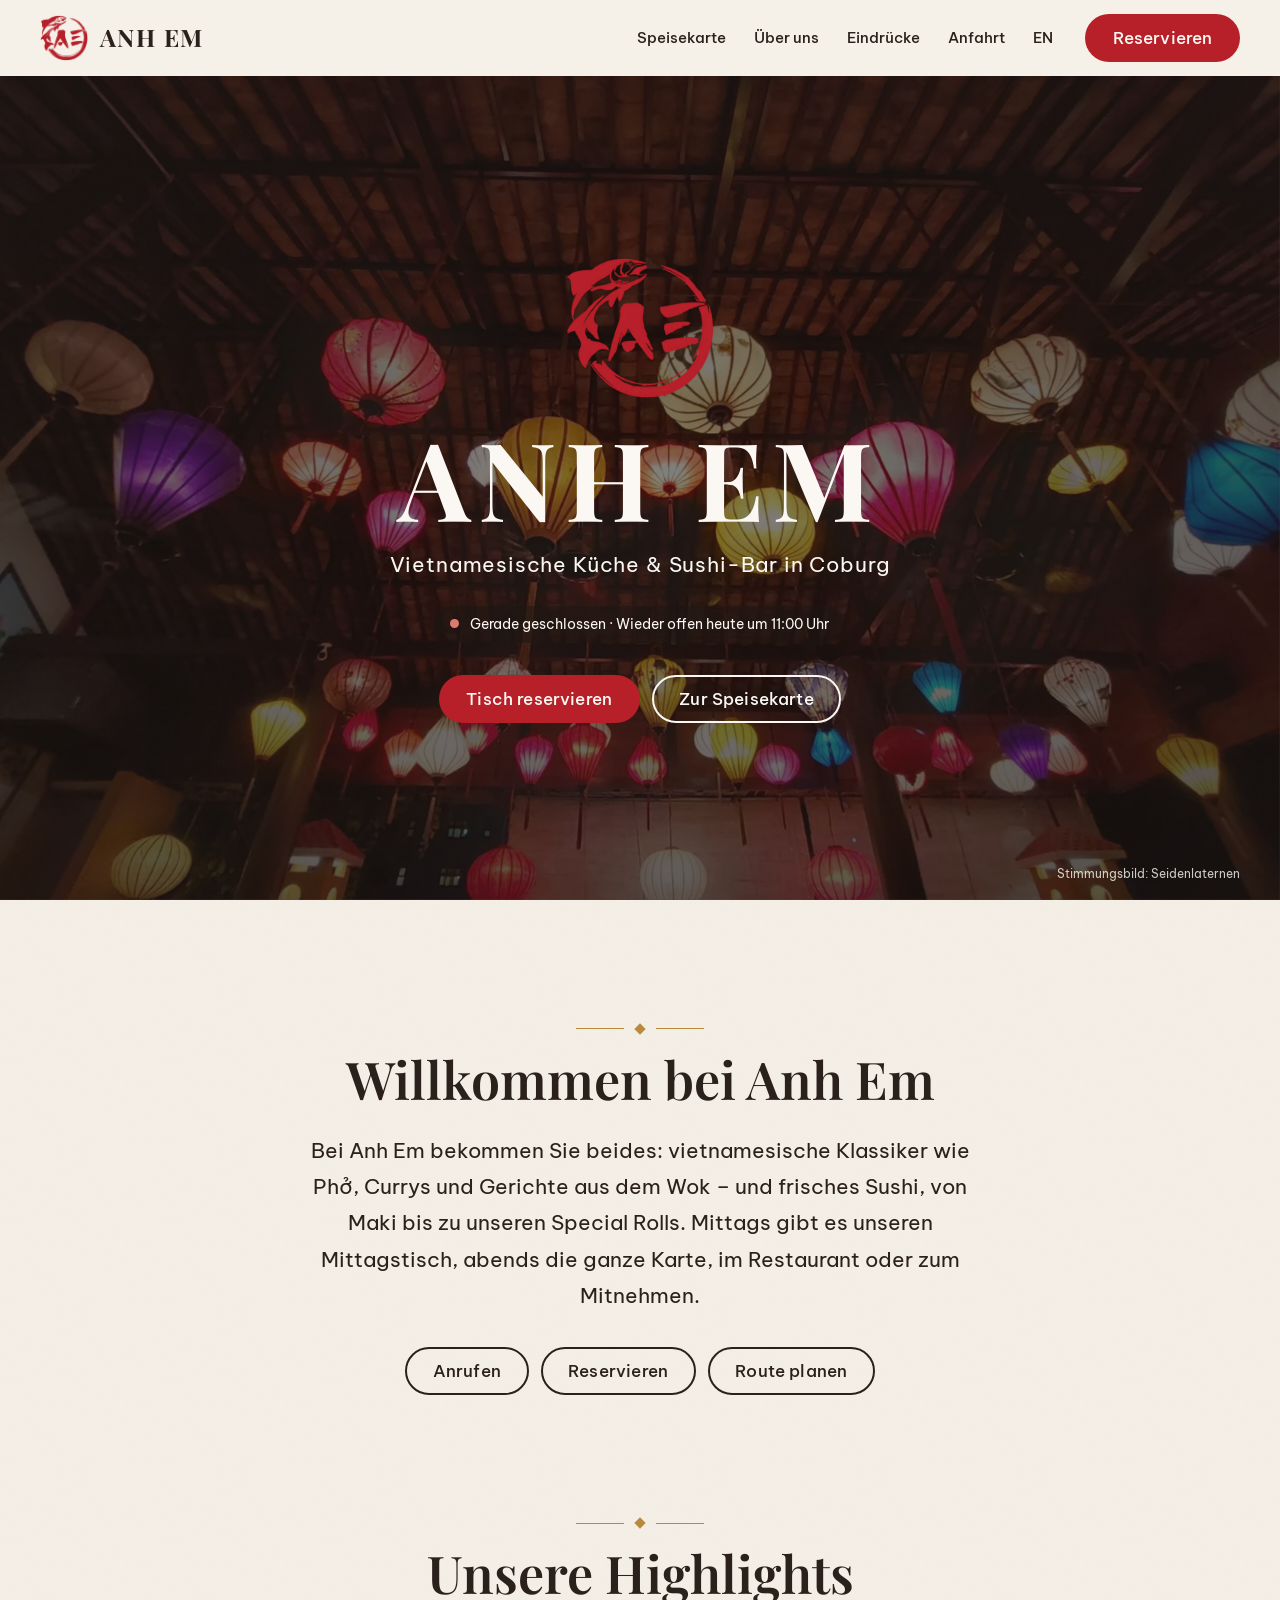
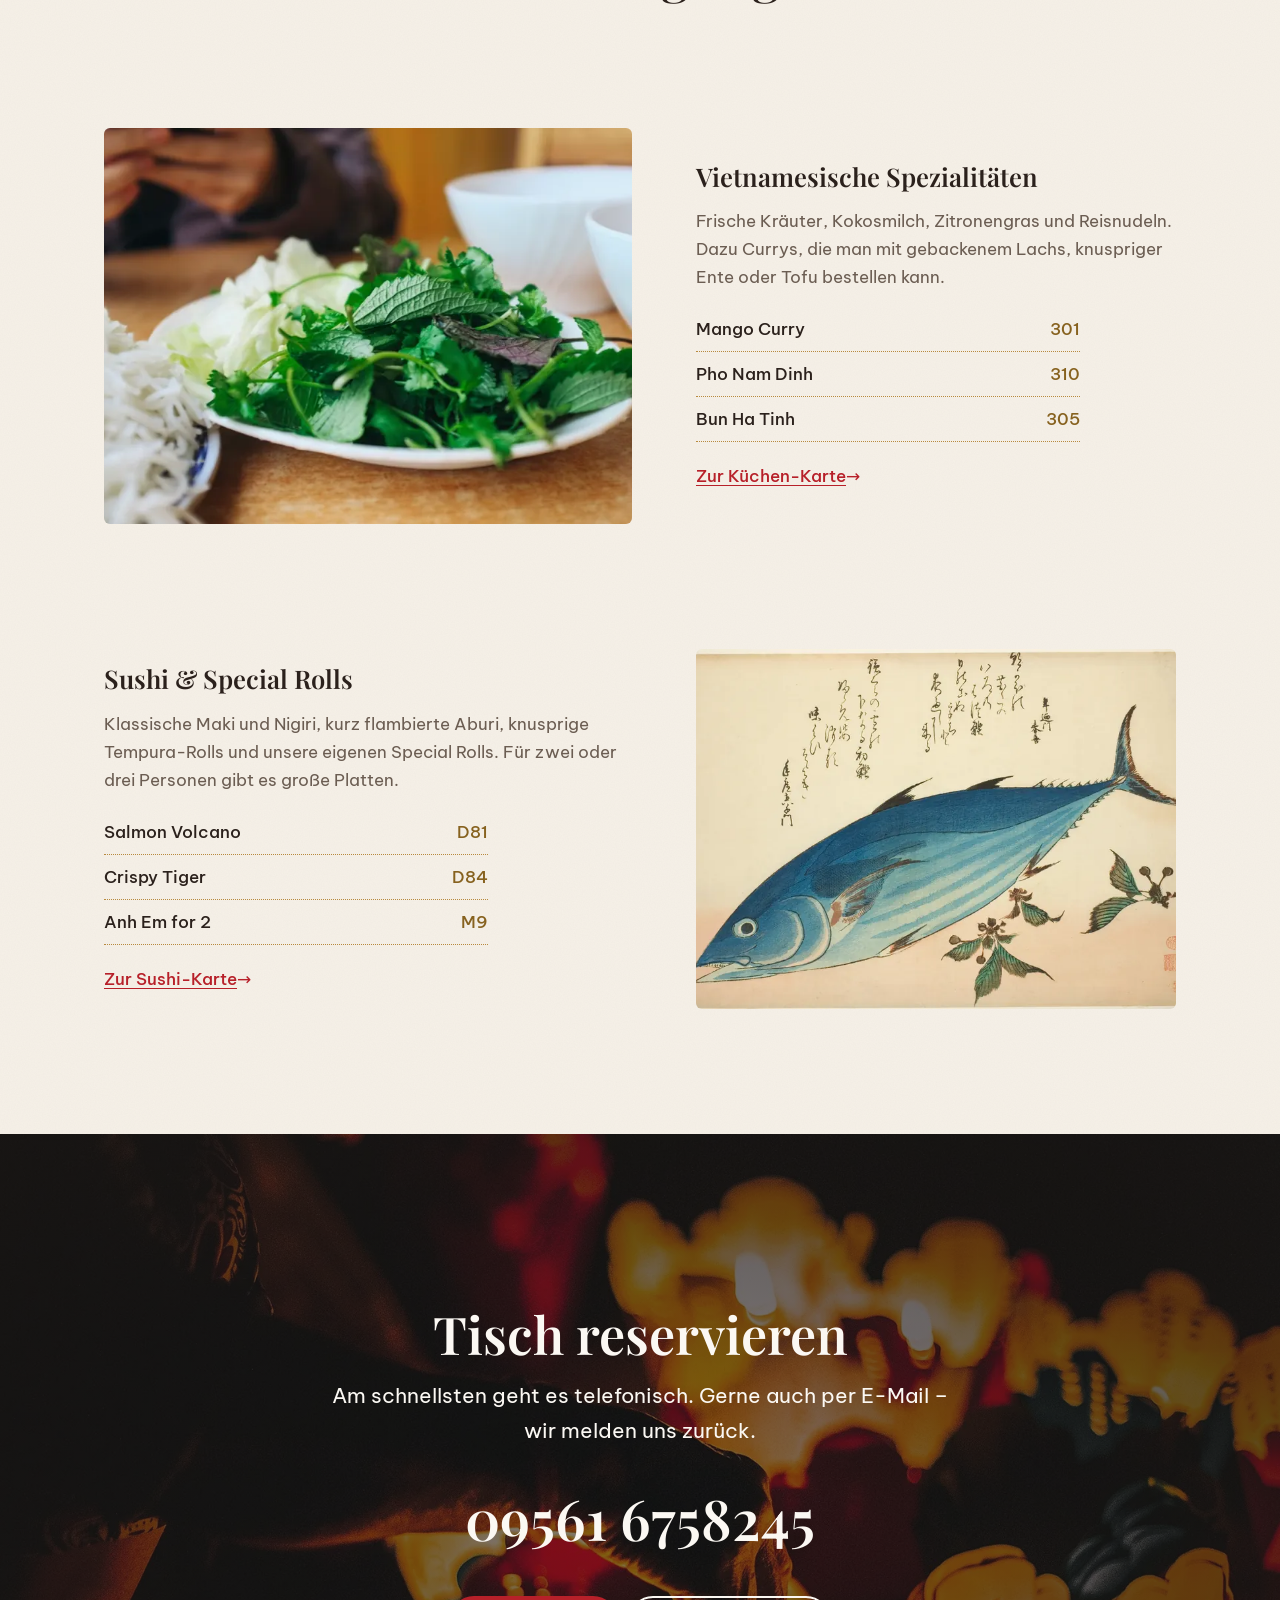
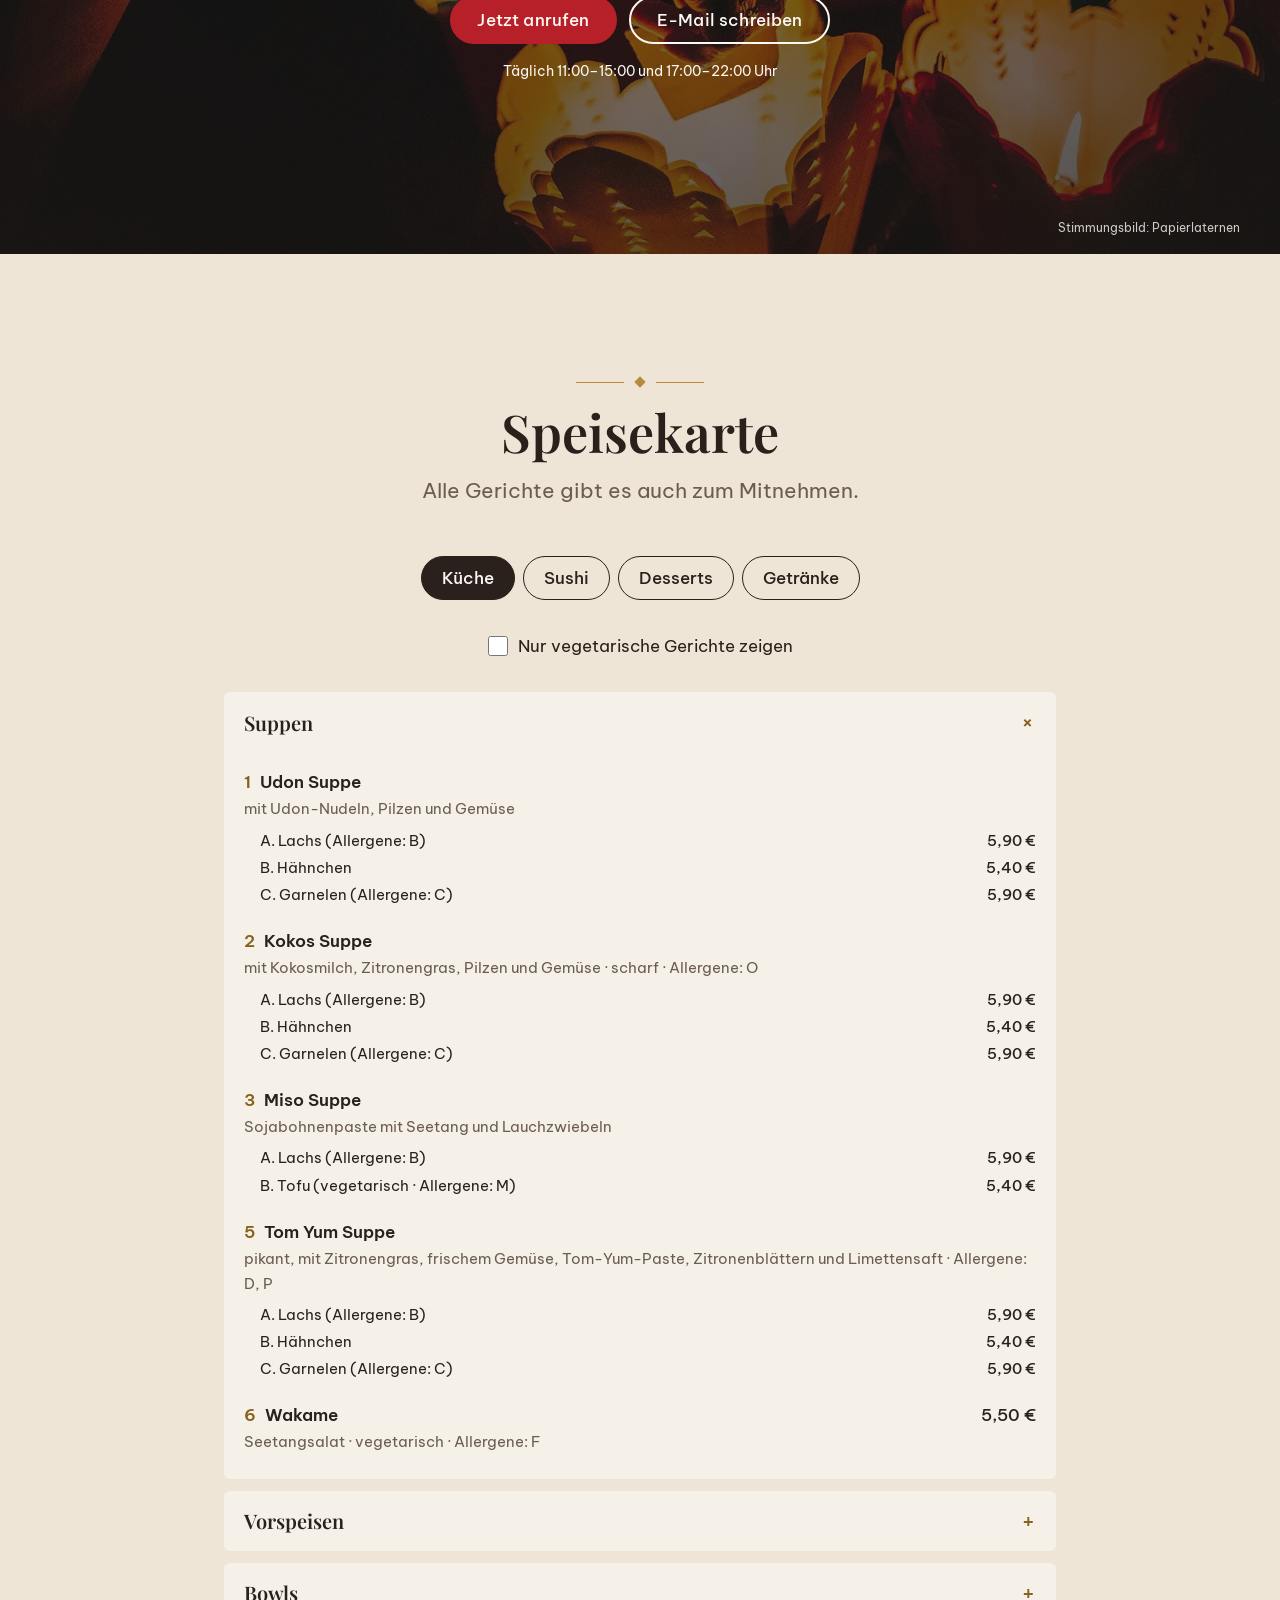
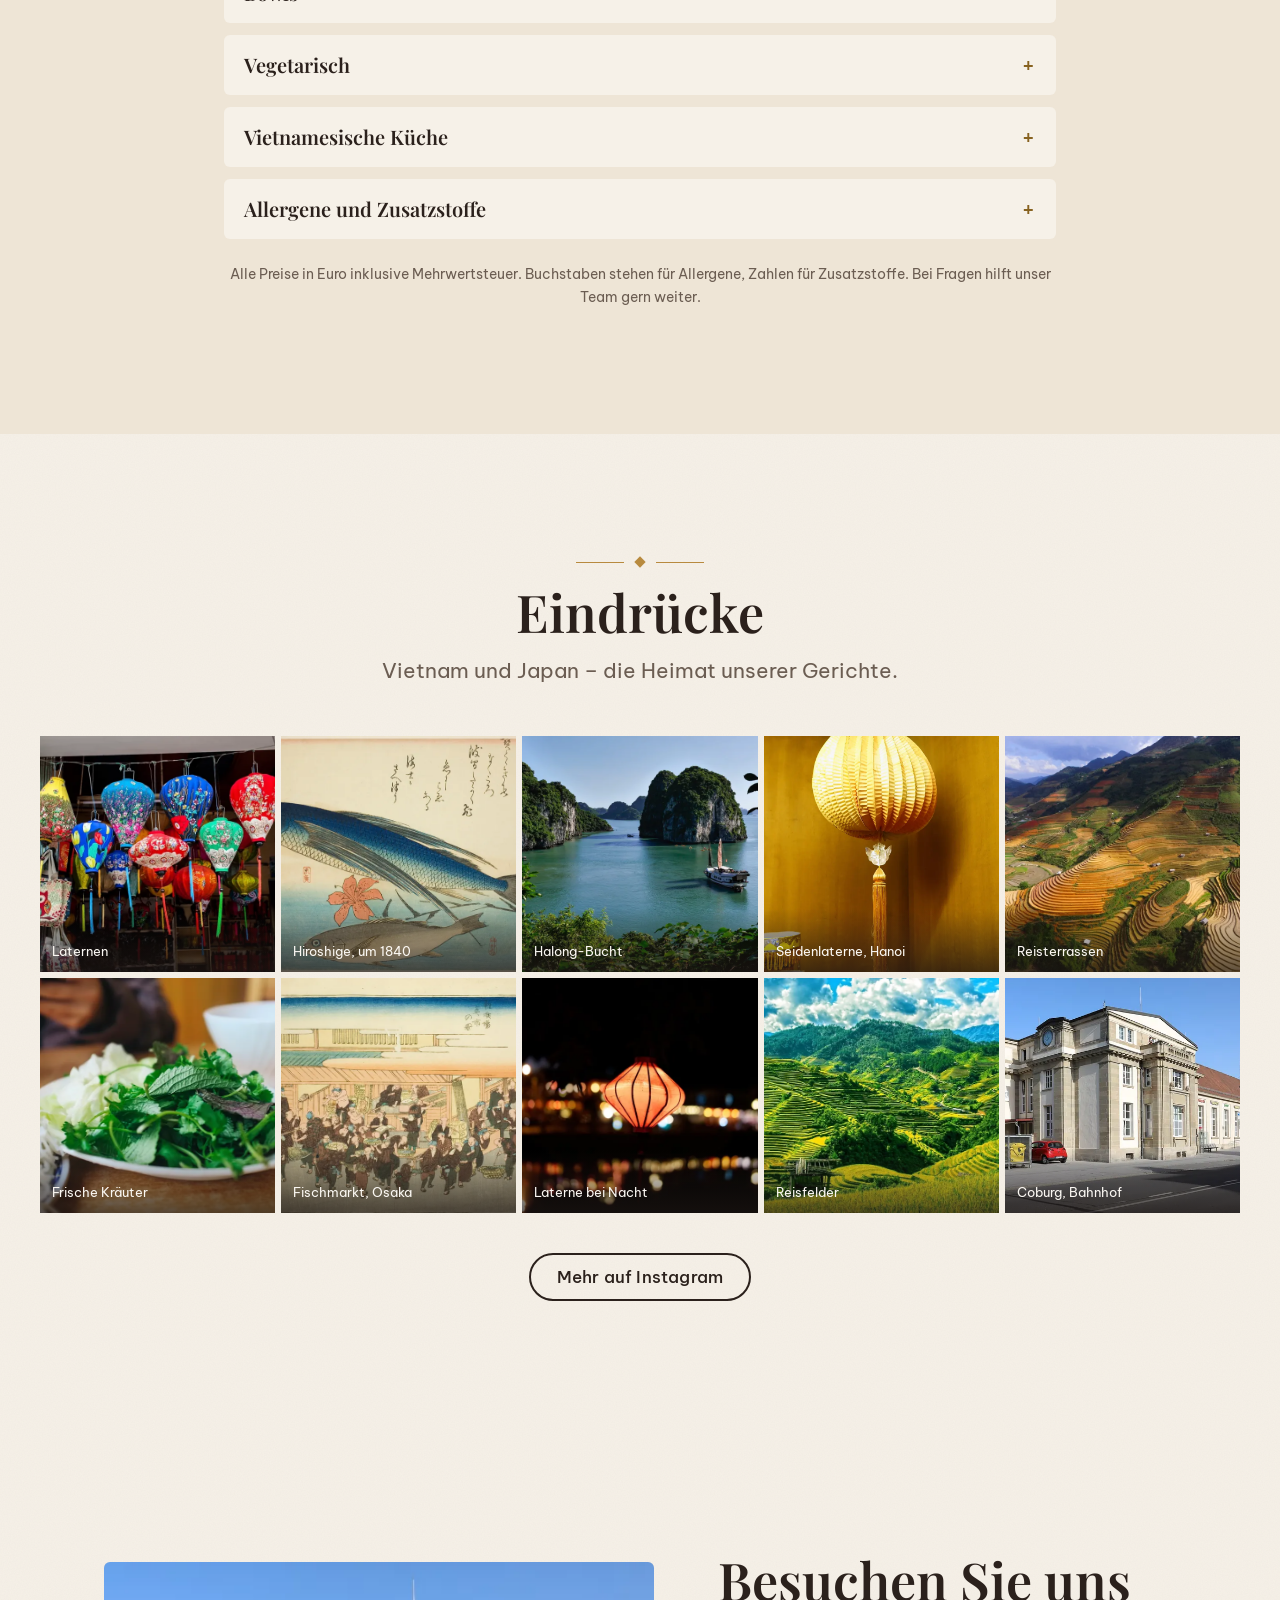
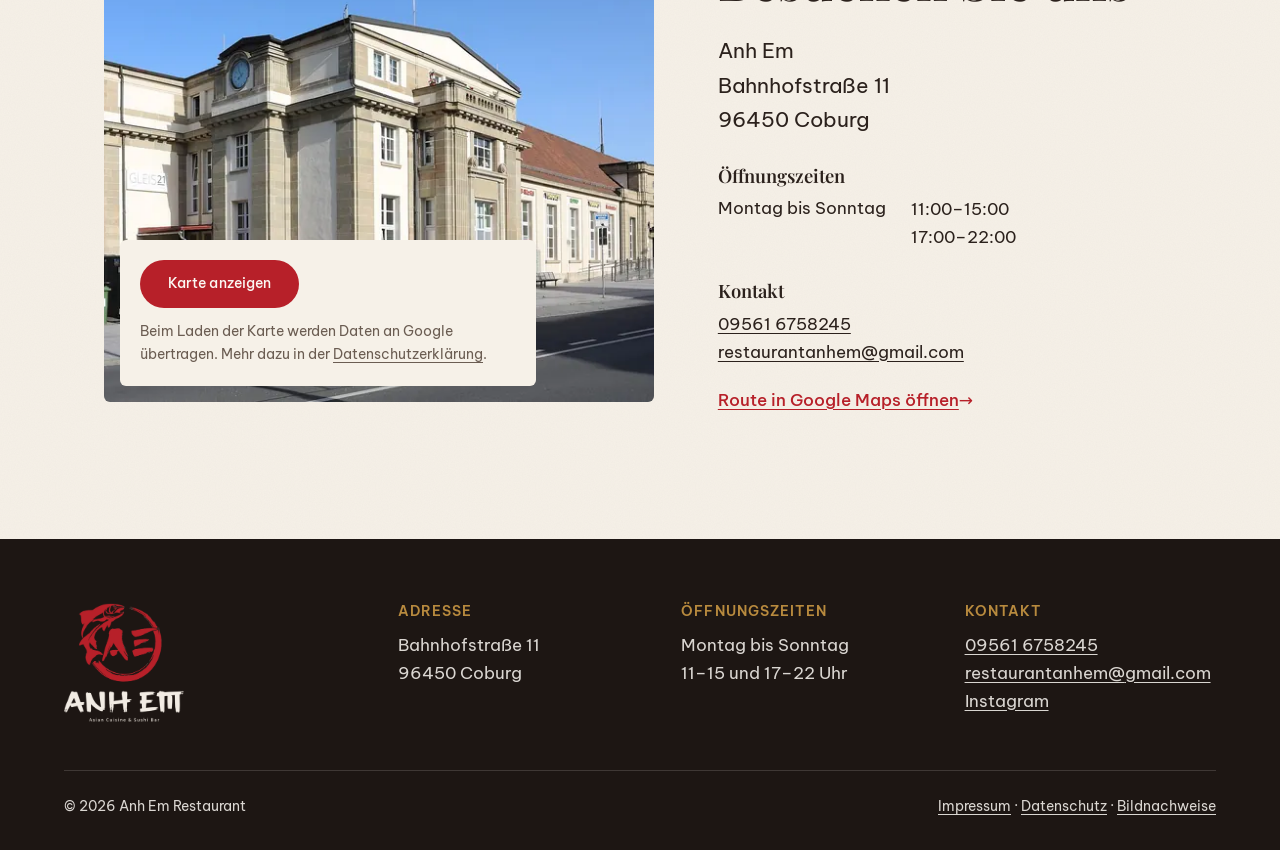
==== index.html @ 8180aa7c "Website Anh Em: erste Vorschau Statische Seite (HTML/CSS/JS) mit Speisekarte, DE/EN, Impressum- und " ====
<!doctype html>
<html lang="de">
<head>
  <meta charset="utf-8">
  <meta name="viewport" content="width=device-width, initial-scale=1">
  <title>Anh Em – Vietnamesische Küche & Sushi-Bar in Coburg</title>
  <meta name="description" content="Anh Em in der Bahnhofstraße 11 in Coburg: vietnamesische Küche und Sushi-Bar. Mittagstisch, Abendkarte und Abholung. Tisch reservieren unter 09561 6758245.">
  <!-- VORSCHAU: Suchmaschinen sollen die Seite noch nicht anzeigen.
       Diese Zeile löschen, sobald Impressum und Datenschutz vollständig sind. -->
  <meta name="robots" content="noindex, nofollow">
  <meta name="theme-color" content="#f6f1e8">
  <link rel="icon" href="favicon.png" type="image/png">
  <link rel="apple-touch-icon" href="images/apple-touch-icon.png">
  <link rel="alternate" hreflang="de" href="./">
  <link rel="alternate" hreflang="en" href="en/">

  <!-- Vorschau, wenn jemand den Link in WhatsApp, Facebook usw. teilt -->
  <meta property="og:title" content="Anh Em – Vietnamesische Küche & Sushi-Bar in Coburg">
  <meta property="og:description" content="Bahnhofstraße 11, Coburg. Mittagstisch, Abendkarte, Abholung.">
  <meta property="og:image" content="images/logo-dunkel.png">
  <meta property="og:type" content="restaurant">

  <!-- Markiert, dass JavaScript läuft. Erst dann werden Inhalte für die
       Einblend-Animation kurz versteckt. Ohne JavaScript bleibt alles sichtbar. -->
  <script>document.documentElement.classList.add("js");</script>

  <!-- Wichtigste Schriftdateien vorladen, damit die Überschriften sofort richtig aussehen -->
  <link rel="preload" href="fonts/playfair-latin.woff2" as="font" type="font/woff2" crossorigin>
  <link rel="preload" href="fonts/bevietnampro-latin-400.woff2" as="font" type="font/woff2" crossorigin>

  <!-- CSS: erst die Werte (tokens), dann Grundlagen, dann Aufbau, dann Bausteine -->
  <link rel="stylesheet" href="css/tokens.css">
  <link rel="stylesheet" href="css/base.css">
  <link rel="stylesheet" href="css/layout.css">
  <link rel="stylesheet" href="css/components.css">

  <!-- Daten für Google (schema.org): Name, Adresse, Zeiten, Küche -->
  <script type="application/ld+json">
  {
    "@context": "https://schema.org",
    "@type": "Restaurant",
    "name": "Anh Em",
    "description": "Vietnamesische Küche und Sushi-Bar in Coburg",
    "servesCuisine": ["Vietnamesisch", "Sushi"],
    "telephone": "+49 9561 6758245",
    "email": "restaurantanhem@gmail.com",
    "priceRange": "€€",
    "acceptsReservations": "True",
    "address": {
      "@type": "PostalAddress",
      "streetAddress": "Bahnhofstraße 11",
      "postalCode": "96450",
      "addressLocality": "Coburg",
      "addressRegion": "Bayern",
      "addressCountry": "DE"
    },
    "openingHoursSpecification": [
      {
        "@type": "OpeningHoursSpecification",
        "dayOfWeek": ["Monday", "Tuesday", "Wednesday", "Thursday", "Friday", "Saturday", "Sunday"],
        "opens": "11:00",
        "closes": "15:00"
      },
      {
        "@type": "OpeningHoursSpecification",
        "dayOfWeek": ["Monday", "Tuesday", "Wednesday", "Thursday", "Friday", "Saturday", "Sunday"],
        "opens": "17:00",
        "closes": "22:00"
      }
    ],
    "sameAs": ["https://www.instagram.com/anhemrestaurant.coburg/"]
  }
  </script>
</head>
<body>

  <a class="sprung" href="#inhalt">Zum Inhalt springen</a>

  <!-- ===================================================
       KOPFLEISTE (bleibt beim Scrollen oben stehen)
       Links das Logo, rechts die Menüpunkte und "Reservieren".
       Auf dem Handy klappt das Menü über den Knopf ☰ auf
       (gesteuert von js/navigation.js).
       =================================================== -->
  <header class="kopfleiste" id="kopfleiste">
    <a class="kopfleiste__logo" href="#oben" aria-label="Anh Em – zum Seitenanfang">
      <img src="images/emblem.webp" width="400" height="400" alt="">
      <span class="kopfleiste__name">Anh Em</span>
    </a>

    <button class="kopfleiste__menueknopf" type="button" aria-expanded="false" aria-controls="hauptmenue">
      <span class="kopfleiste__striche" aria-hidden="true"></span>
      <span class="nur-vorlesen">Menü</span>
    </button>

    <nav class="hauptmenue" id="hauptmenue" aria-label="Hauptnavigation">
      <ul>
        <li><a href="#karte">Speisekarte</a></li>
        <li><a href="#ueber-uns">Über uns</a></li>
        <li><a href="#eindruecke">Eindrücke</a></li>
        <li><a href="#besuch">Anfahrt</a></li>
        <li><a href="en/" hreflang="en" lang="en">EN</a></li>
      </ul>
      <a class="knopf knopf--rot" href="#reservieren">Reservieren</a>
    </nav>
  </header>

  <main id="inhalt">

    <!-- ===================================================
         GROSSES BILD MIT NAME
         =================================================== -->
    <section class="held" id="oben" aria-labelledby="held-titel">
      <img class="held__bild" fetchpriority="high"
           src="images/fotos/laternen-decke-1920.webp"
           srcset="images/fotos/laternen-decke-960.webp 960w, images/fotos/laternen-decke-1920.webp 1920w"
           sizes="100vw" width="1920" height="1080"
           alt="Viele bunte Seidenlaternen leuchten unter einer Holzdecke">
      <div class="held__inhalt">
        <img class="held__emblem" src="images/emblem.webp" width="400" height="400" alt="">
        <h1 class="held__titel" id="held-titel">Anh Em</h1>
        <p class="held__unterzeile">Vietnamesische Küche &amp; Sushi-Bar in Coburg</p>

        <!-- Live-Anzeige: js/oeffnungszeiten.js setzt hier den aktuellen Stand ein.
             Ohne JavaScript bleibt dieser Text stehen. -->
        <p class="held__status">
          <span class="punkt" id="status-punkt" aria-hidden="true"></span>
          <span id="status">Täglich 11–15 und 17–22 Uhr</span><span id="status-detail"></span>
        </p>

        <div class="knopfreihe knopfreihe--mitte">
          <a class="knopf knopf--rot" href="#reservieren">Tisch reservieren</a>
          <a class="knopf knopf--hell" href="#karte">Zur Speisekarte</a>
        </div>
      </div>
      <p class="bildort">Stimmungsbild: Seidenlaternen</p>
    </section>

    <!-- ===================================================
         WILLKOMMEN
         =================================================== -->
    <section class="willkommen abschnitt" id="ueber-uns" aria-labelledby="willkommen-titel" data-erscheinen>
      <p class="zierzeile" aria-hidden="true"><span></span></p>
      <h2 id="willkommen-titel">Willkommen bei Anh Em</h2>
      <p class="willkommen__text">
        Bei Anh Em bekommen Sie beides: vietnamesische Klassiker wie Phở, Currys und Gerichte
        aus dem Wok – und frisches Sushi, von Maki bis zu unseren Special Rolls. Mittags gibt es
        unseren Mittagstisch, abends die ganze Karte, im Restaurant oder zum Mitnehmen.
      </p>
      <div class="knopfreihe knopfreihe--mitte">
        <a class="knopf knopf--rand" href="tel:+4995616758245">Anrufen</a>
        <a class="knopf knopf--rand" href="#reservieren">Reservieren</a>
        <a class="knopf knopf--rand" href="https://www.google.com/maps/search/?api=1&amp;query=Anh+Em+Bahnhofstra%C3%9Fe+11+96450+Coburg" rel="noopener" target="_blank">Route planen</a>
      </div>
    </section>

    <!-- ===================================================
         HIGHLIGHTS
         Zwei Reihen: Bild und Text, jeweils mit Empfehlungen.
         =================================================== -->
    <section class="kuechen" aria-labelledby="kuechen-titel">
      <div class="abschnitt__kopf" data-erscheinen>
        <p class="zierzeile" aria-hidden="true"><span></span></p>
        <h2 id="kuechen-titel">Unsere Highlights</h2>
      </div>

      <article class="kueche" data-erscheinen>
        <figure class="kueche__bild">
          <img src="images/fotos/kraeuter-800.webp" width="800" height="531" loading="lazy"
               alt="Frische vietnamesische Kräuter und Salat auf einem Teller">
        </figure>
        <div class="kueche__text">
          <h3>Vietnamesische Spezialitäten</h3>
          <p>Frische Kräuter, Kokosmilch, Zitronengras und Reisnudeln. Dazu Currys, die man
             mit gebackenem Lachs, knuspriger Ente oder Tofu bestellen kann.</p>
          <ul class="empfehlungen">
            <li><span>Mango Curry</span><span class="zahlen">301</span></li>
            <li><span>Pho Nam Dinh</span><span class="zahlen">310</span></li>
            <li><span>Bun Ha Tinh</span><span class="zahlen">305</span></li>
          </ul>
          <a class="textlink" href="#karte" data-reiter="0">Zur Küchen-Karte</a>
        </div>
      </article>

      <article class="kueche kueche--gespiegelt" data-erscheinen>
        <figure class="kueche__bild">
          <img src="images/fischdruck-bonito-800.webp" width="800" height="546" loading="lazy"
               alt="Holzschnitt eines blauen Bonito-Fisches von Utagawa Hiroshige, um 1832">
        </figure>
        <div class="kueche__text">
          <h3>Sushi &amp; Special Rolls</h3>
          <p>Klassische Maki und Nigiri, kurz flambierte Aburi, knusprige Tempura-Rolls und
             unsere eigenen Special Rolls. Für zwei oder drei Personen gibt es große Platten.</p>
          <ul class="empfehlungen">
            <li><span>Salmon Volcano</span><span class="zahlen">D81</span></li>
            <li><span>Crispy Tiger</span><span class="zahlen">D84</span></li>
            <li><span>Anh Em for 2</span><span class="zahlen">M9</span></li>
          </ul>
          <a class="textlink" href="#karte" data-reiter="1">Zur Sushi-Karte</a>
        </div>
      </article>
    </section>

    <!-- ===================================================
         RESERVIEREN (Bildband)
         =================================================== -->
    <section class="band" id="reservieren" aria-labelledby="reservieren-titel">
      <img class="band__bild" loading="lazy"
           src="images/fotos/laternen-leuchtend-1600.webp"
           srcset="images/fotos/laternen-leuchtend-800.webp 800w, images/fotos/laternen-leuchtend-1600.webp 1600w"
           sizes="100vw" width="1600" height="1067"
           alt="Eine Hand stellt eine leuchtende Papierlaterne zu anderen Laternen">
      <div class="band__inhalt" data-erscheinen>
        <h2 id="reservieren-titel">Tisch reservieren</h2>
        <p>Am schnellsten geht es telefonisch. Gerne auch per E-Mail – wir melden uns zurück.</p>
        <a class="band__telefon zahlen" href="tel:+4995616758245">09561 6758245</a>
        <div class="knopfreihe knopfreihe--mitte">
          <a class="knopf knopf--rot" href="tel:+4995616758245">Jetzt anrufen</a>
          <a class="knopf knopf--hell" href="mailto:restaurantanhem@gmail.com?subject=Tischreservierung&amp;body=Name%3A%20%0ADatum%3A%20%0AUhrzeit%3A%20%0APersonen%3A%20">E-Mail schreiben</a>
        </div>
        <p class="band__zeiten">Täglich 11:00–15:00 und 17:00–22:00 Uhr</p>
      </div>
      <p class="bildort">Stimmungsbild: Papierlaternen</p>
    </section>

    <!-- ===================================================
         SPEISEKARTE
         Der Inhalt kommt aus js/speisekarte-daten.js und wird
         von js/speisekarte.js hier eingesetzt (mit Reitern).
         =================================================== -->
    <section class="karte abschnitt" id="karte" aria-labelledby="karte-titel">
      <div class="abschnitt__kopf" data-erscheinen>
        <p class="zierzeile" aria-hidden="true"><span></span></p>
        <h2 id="karte-titel">Speisekarte</h2>
        <p>Alle Gerichte gibt es auch zum Mitnehmen.</p>
      </div>

      <div id="speisekarte" class="karte__inhalt">
        <noscript>
          <p class="karte__hinweis">Die Speisekarte braucht JavaScript. Rufen Sie uns gern an: 09561 6758245.</p>
        </noscript>
      </div>
      <div id="allergene-legende" class="karte__legende"></div>
      <p class="karte__hinweis">
        Alle Preise in Euro inklusive Mehrwertsteuer. Buchstaben stehen für Allergene,
        Zahlen für Zusatzstoffe. Bei Fragen hilft unser Team gern weiter.
      </p>
    </section>

    <!-- ===================================================
         EINDRÜCKE (Fotoraster)
         Vorläufig Stimmungsbilder aus Vietnam und Japan, jeweils mit
         Ortsangabe. Sobald es eigene Fotos gibt, hier austauschen.
         =================================================== -->
    <section class="eindruecke abschnitt" id="eindruecke" aria-labelledby="eindruecke-titel">
      <div class="abschnitt__kopf" data-erscheinen>
        <p class="zierzeile" aria-hidden="true"><span></span></p>
        <h2 id="eindruecke-titel">Eindrücke</h2>
        <p>Vietnam und Japan – die Heimat unserer Gerichte.</p>
      </div>

      <ul class="fotoraster">
        <li><figure><img src="images/fotos/laternen-laden-800.webp" width="800" height="534" loading="lazy" alt="Bunte Laternen in einem Laden"><figcaption>Laternen</figcaption></figure></li>
        <li><figure><img src="images/fischdruck-fliegender-fisch-800.webp" width="800" height="556" loading="lazy" alt="Holzschnitt eines fliegenden Fisches"><figcaption>Hiroshige, um 1840</figcaption></figure></li>
        <li><figure><img src="images/fotos/halong-bucht-800.webp" width="800" height="600" loading="lazy" alt="Kalkfelsen und Boote in der Halong-Bucht"><figcaption>Halong-Bucht</figcaption></figure></li>
        <li><figure><img src="images/fotos/laterne-museum-800.webp" width="800" height="1200" loading="lazy" alt="Goldene Seidenlaterne"><figcaption>Seidenlaterne, Hanoi</figcaption></figure></li>
        <li><figure><img src="images/fotos/reisterrassen-800.webp" width="800" height="600" loading="lazy" alt="Grüne und goldene Reisterrassen in den Bergen"><figcaption>Reisterrassen</figcaption></figure></li>
        <li><figure><img src="images/fotos/kraeuter-800.webp" width="800" height="531" loading="lazy" alt="Frische Kräuter auf einem Teller"><figcaption>Frische Kräuter</figcaption></figure></li>
        <li><figure><img src="images/fischmarkt-osaka-800.webp" width="800" height="520" loading="lazy" alt="Holzschnitt eines Fischmarkts in Osaka"><figcaption>Fischmarkt, Osaka</figcaption></figure></li>
        <li><figure><img src="images/fotos/laterne-nacht-800.webp" width="800" height="534" loading="lazy" alt="Eine leuchtende Laterne vor nächtlichen Lichtern"><figcaption>Laterne bei Nacht</figcaption></figure></li>
        <li><figure><img src="images/fotos/reisfelder-800.webp" width="800" height="545" loading="lazy" alt="Weite grüne Reisfelder"><figcaption>Reisfelder</figcaption></figure></li>
        <li><figure><img src="images/coburg-bahnhof-800.webp" width="800" height="450" loading="lazy" alt="Empfangsgebäude des Coburger Bahnhofs"><figcaption>Coburg, Bahnhof</figcaption></figure></li>
      </ul>

      <p class="mitte">
        <a class="knopf knopf--rand" href="https://www.instagram.com/anhemrestaurant.coburg/" rel="noopener">Mehr auf Instagram</a>
      </p>
    </section>

    <!-- ===================================================
         BESUCH: Karte (Zwei-Klick) und Adresse/Zeiten
         Google Maps wird erst nach einem Klick geladen (Datenschutz).
         =================================================== -->
    <section class="besuch abschnitt" id="besuch" aria-labelledby="besuch-titel">
      <div class="karte-zwei-klick" id="karte-zwei-klick">
        <img src="images/coburg-bahnhof-1600.webp"
             srcset="images/coburg-bahnhof-800.webp 800w, images/coburg-bahnhof-1600.webp 1600w"
             sizes="(min-width: 900px) 50vw, 100vw"
             width="1600" height="900" loading="lazy"
             alt="Empfangsgebäude des Coburger Bahnhofs">
        <div class="karte-zwei-klick__hinweis">
          <button type="button" class="knopf knopf--rot" id="karte-laden">Karte anzeigen</button>
          <p>Beim Laden der Karte werden Daten an Google übertragen.
             Mehr dazu in der <a href="datenschutz.html#google-maps">Datenschutzerklärung</a>.</p>
        </div>
      </div>

      <div class="besuch__text" data-erscheinen>
        <h2 id="besuch-titel">Besuchen Sie uns</h2>
        <p class="besuch__adresse">
          Anh Em<br>
          Bahnhofstraße 11<br>
          96450 Coburg
        </p>

        <h3>Öffnungszeiten</h3>
        <table class="zeiten">
          <caption class="nur-vorlesen">Öffnungszeiten</caption>
          <tbody>
            <tr><th scope="row">Montag bis Sonntag</th><td class="zahlen">11:00–15:00<br>17:00–22:00</td></tr>
          </tbody>
        </table>

        <h3>Kontakt</h3>
        <p>
          <a href="tel:+4995616758245" class="zahlen">09561 6758245</a><br>
          <a href="mailto:restaurantanhem@gmail.com">restaurantanhem@gmail.com</a>
        </p>

        <p><a class="textlink" href="https://www.google.com/maps/search/?api=1&amp;query=Anh+Em+Bahnhofstra%C3%9Fe+11+96450+Coburg"
              rel="noopener" target="_blank">Route in Google Maps öffnen</a></p>
      </div>
    </section>

  </main>

  <!-- ===================================================
       FUSS (Footer)
       =================================================== -->
  <footer class="fuss">
    <div class="fuss__inhalt">
      <div class="fuss__marke">
        <img src="images/logo-hell-klein.png" width="320" height="320" alt="Anh Em – Asian Cuisine & Sushi Bar">
      </div>
      <div>
        <h2 class="fuss__titel">Adresse</h2>
        <p>Bahnhofstraße 11<br>96450 Coburg</p>
      </div>
      <div>
        <h2 class="fuss__titel">Öffnungszeiten</h2>
        <p>Montag bis Sonntag<br>11–15 und 17–22 Uhr</p>
      </div>
      <div>
        <h2 class="fuss__titel">Kontakt</h2>
        <p><a href="tel:+4995616758245" class="zahlen">09561 6758245</a><br>
           <a href="mailto:restaurantanhem@gmail.com">restaurantanhem@<wbr>gmail.com</a><br>
           <a href="https://www.instagram.com/anhemrestaurant.coburg/" rel="noopener">Instagram</a></p>
      </div>
    </div>

    <div class="fuss__unten">
      <p>© 2026 Anh Em Restaurant</p>
      <p>
        <a href="impressum.html">Impressum</a> ·
        <a href="datenschutz.html">Datenschutz</a> ·
        <a href="impressum.html#bildnachweise">Bildnachweise</a>
      </p>
    </div>
  </footer>

  <!-- Skripte am Ende, damit die Seite zuerst sichtbar ist.
       Reihenfolge wichtig: erst die Daten, dann das Skript, das sie benutzt. -->
  <script src="js/navigation.js"></script>
  <script src="js/speisekarte-daten.js"></script>
  <script src="js/speisekarte.js"></script>
  <script src="js/oeffnungszeiten.js"></script>
  <script src="js/karte-zwei-klick.js"></script>
  <script src="js/bewegung.js"></script>
</body>
</html>
---- css/tokens.css ----
/* =========================================================
   tokens.css – Alle Design-Werte an EINER Stelle
   Farben, Schriften, Größen, Abstände. Wer den Look ändern will,
   ändert nur diese Datei. Alle anderen CSS-Dateien benutzen
   nur diese Variablen (var(--name)), nie feste Werte.
   ========================================================= */

/* ---------- Schriften (lokal in /fonts, kein Google-Server → DSGVO) ----------
   "Playfair Display" für Überschriften, "Be Vietnam Pro" für Text.
   Jede Schrift ist in drei Teile zerlegt (latin, latin-ext, vietnamese).
   Der Browser lädt nur die Teile, deren Zeichen auf der Seite vorkommen. */

@font-face {
  font-family: "Playfair Display";
  font-weight: 400 900; /* variable Schrift: alle Stärken in einer Datei */
  font-display: swap;
  src: url("../fonts/playfair-latin.woff2") format("woff2");
  unicode-range: U+0000-00FF, U+0131, U+0152-0153, U+02BB-02BC, U+02C6, U+02DA, U+02DC, U+0304, U+0308, U+0329, U+2000-206F, U+20AC, U+2122, U+2191, U+2193, U+2212, U+2215, U+FEFF, U+FFFD;
}
@font-face {
  font-family: "Playfair Display";
  font-weight: 400 900;
  font-display: swap;
  src: url("../fonts/playfair-latin-ext.woff2") format("woff2");
  unicode-range: U+0100-02BA, U+02BD-02C5, U+02C7-02CC, U+02CE-02D7, U+02DD-02FF, U+0304, U+0308, U+0329, U+1D00-1DBF, U+1E00-1E9F, U+1EF2-1EFF, U+2020, U+20A0-20AB, U+20AD-20C0, U+2113, U+2C60-2C7F, U+A720-A7FF;
}
@font-face {
  font-family: "Playfair Display";
  font-weight: 400 900;
  font-display: swap;
  src: url("../fonts/playfair-vietnamese.woff2") format("woff2");
  unicode-range: U+0102-0103, U+0110-0111, U+0128-0129, U+0168-0169, U+01A0-01A1, U+01AF-01B0, U+0300-0301, U+0303-0304, U+0308-0309, U+0323, U+0329, U+1EA0-1EF9, U+20AB;
}

/* Be Vietnam Pro: drei Stärken (400 normal, 500 mittel, 600 halbfett) */
@font-face { font-family: "Be Vietnam Pro"; font-weight: 400; font-display: swap; src: url("../fonts/bevietnampro-latin-400.woff2") format("woff2"); unicode-range: U+0000-00FF, U+0131, U+0152-0153, U+02BB-02BC, U+02C6, U+02DA, U+02DC, U+0304, U+0308, U+0329, U+2000-206F, U+20AC, U+2122, U+2191, U+2193, U+2212, U+2215, U+FEFF, U+FFFD; }
@font-face { font-family: "Be Vietnam Pro"; font-weight: 500; font-display: swap; src: url("../fonts/bevietnampro-latin-500.woff2") format("woff2"); unicode-range: U+0000-00FF, U+0131, U+0152-0153, U+02BB-02BC, U+02C6, U+02DA, U+02DC, U+0304, U+0308, U+0329, U+2000-206F, U+20AC, U+2122, U+2191, U+2193, U+2212, U+2215, U+FEFF, U+FFFD; }
@font-face { font-family: "Be Vietnam Pro"; font-weight: 600; font-display: swap; src: url("../fonts/bevietnampro-latin-600.woff2") format("woff2"); unicode-range: U+0000-00FF, U+0131, U+0152-0153, U+02BB-02BC, U+02C6, U+02DA, U+02DC, U+0304, U+0308, U+0329, U+2000-206F, U+20AC, U+2122, U+2191, U+2193, U+2212, U+2215, U+FEFF, U+FFFD; }
@font-face { font-family: "Be Vietnam Pro"; font-weight: 400; font-display: swap; src: url("../fonts/bevietnampro-latin-ext-400.woff2") format("woff2"); unicode-range: U+0100-02BA, U+02BD-02C5, U+02C7-02CC, U+02CE-02D7, U+02DD-02FF, U+0304, U+0308, U+0329, U+1D00-1DBF, U+1E00-1E9F, U+1EF2-1EFF, U+2020, U+20A0-20AB, U+20AD-20C0, U+2113, U+2C60-2C7F, U+A720-A7FF; }
@font-face { font-family: "Be Vietnam Pro"; font-weight: 500; font-display: swap; src: url("../fonts/bevietnampro-latin-ext-500.woff2") format("woff2"); unicode-range: U+0100-02BA, U+02BD-02C5, U+02C7-02CC, U+02CE-02D7, U+02DD-02FF, U+0304, U+0308, U+0329, U+1D00-1DBF, U+1E00-1E9F, U+1EF2-1EFF, U+2020, U+20A0-20AB, U+20AD-20C0, U+2113, U+2C60-2C7F, U+A720-A7FF; }
@font-face { font-family: "Be Vietnam Pro"; font-weight: 600; font-display: swap; src: url("../fonts/bevietnampro-latin-ext-600.woff2") format("woff2"); unicode-range: U+0100-02BA, U+02BD-02C5, U+02C7-02CC, U+02CE-02D7, U+02DD-02FF, U+0304, U+0308, U+0329, U+1D00-1DBF, U+1E00-1E9F, U+1EF2-1EFF, U+2020, U+20A0-20AB, U+20AD-20C0, U+2113, U+2C60-2C7F, U+A720-A7FF; }
@font-face { font-family: "Be Vietnam Pro"; font-weight: 400; font-display: swap; src: url("../fonts/bevietnampro-vietnamese-400.woff2") format("woff2"); unicode-range: U+0102-0103, U+0110-0111, U+0128-0129, U+0168-0169, U+01A0-01A1, U+01AF-01B0, U+0300-0301, U+0303-0304, U+0308-0309, U+0323, U+0329, U+1EA0-1EF9, U+20AB; }
@font-face { font-family: "Be Vietnam Pro"; font-weight: 500; font-display: swap; src: url("../fonts/bevietnampro-vietnamese-500.woff2") format("woff2"); unicode-range: U+0102-0103, U+0110-0111, U+0128-0129, U+0168-0169, U+01A0-01A1, U+01AF-01B0, U+0300-0301, U+0303-0304, U+0308-0309, U+0323, U+0329, U+1EA0-1EF9, U+20AB; }
@font-face { font-family: "Be Vietnam Pro"; font-weight: 600; font-display: swap; src: url("../fonts/bevietnampro-vietnamese-600.woff2") format("woff2"); unicode-range: U+0102-0103, U+0110-0111, U+0128-0129, U+0168-0169, U+01A0-01A1, U+01AF-01B0, U+0300-0301, U+0303-0304, U+0308-0309, U+0323, U+0329, U+1EA0-1EF9, U+20AB; }

:root {
  /* --- Farben --- */
  --grund: #f6f1e8;         /* Seitenhintergrund: warmes Creme */
  --grund-2: #eee5d6;       /* etwas dunkler: abwechselnde Abschnitte, Karten */
  --grund-3: #e4d8c4;       /* noch dunkler: Hover, aktive Reiter */
  --tinte: #2b211c;         /* Haupttext: sehr dunkles Braun statt hartem Schwarz */
  --tinte-weich: #6b5d52;   /* Nebentext (Beschreibungen, Hinweise) */
  --rot: #b72029;           /* Logo-Rot: Hauptknöpfe ("Reservieren") */
  --rot-dunkel: #93171f;    /* Rot beim Darüberfahren */
  --gold: #b88a3e;          /* Gold für Zierlinien und Symbole */
  --gold-text: #87621f;     /* dunkleres Gold für Text (gut lesbar auf Creme) */
  --nacht: #1d1613;         /* dunkle Flächen: Footer, Bild-Abdunklung */
  --hell: #fbf8f3;          /* heller Text auf dunklen Flächen */

  /* --- Schriften --- */
  --schrift-titel: "Playfair Display", Georgia, serif;
  --schrift-text: "Be Vietnam Pro", system-ui, sans-serif;

  /* --- Schriftgrößen. clamp(min, bevorzugt, max) wächst mit der Bildschirmbreite --- */
  --groesse-klein: 0.875rem;                                  /* 14px */
  --groesse-text: clamp(1rem, 0.96rem + 0.2vw, 1.0625rem);    /* 16–17px */
  --groesse-gross: clamp(1.125rem, 1.05rem + 0.4vw, 1.3rem);  /* 18–21px */
  --groesse-h3: clamp(1.35rem, 1.2rem + 0.6vw, 1.6rem);
  --groesse-h2: clamp(2rem, 1.5rem + 2.2vw, 3.25rem);
  --groesse-held: clamp(3.25rem, 2rem + 6vw, 7rem);           /* "Anh Em" im großen Bild */

  /* --- Abstände --- */
  --rand: clamp(1rem, 0.5rem + 2.5vw, 3rem);       /* Seitenrand links/rechts */
  --abschnitt: clamp(4.5rem, 3rem + 6vw, 8.5rem);  /* Abstand oben/unten pro Abschnitt */
  --breite: 72rem;                                 /* maximale Inhaltsbreite */
  --kopf-hoehe: 76px;                              /* Höhe der festen Leiste oben */

  /* --- Formen --- */
  --radius: 6px;          /* Ecken von Karten und Bildern */
  --radius-knopf: 999px;  /* Knöpfe ganz rund (Pillenform) */
  --schatten: 0 10px 30px rgb(43 33 28 / 0.12); /* nur für schwebende Dinge (Menü am Handy) */

  /* --- Bewegung --- */
  --dauer: 220ms;
  --kurve: cubic-bezier(0.2, 0.7, 0.2, 1);
}
---- css/base.css ----
/* =========================================================
   base.css – Grundeinstellungen für die ganze Seite
   Setzt Browser-Standards zurück und legt Schrift und Farben fest.
   ========================================================= */

*,
*::before,
*::after {
  box-sizing: border-box; /* Breite enthält Innenabstand und Rahmen */
}

html {
  -webkit-text-size-adjust: 100%;
  scroll-behavior: smooth;
  /* Beim Springen zu #anker nicht unter der festen Kopfleiste verschwinden */
  scroll-padding-top: calc(var(--kopf-hoehe) + 12px);
}

body {
  margin: 0;
  background-color: var(--grund);
  /* Ganz feine Papierstruktur, als kleines SVG direkt im CSS (keine externe Datei) */
  background-image: url("data:image/svg+xml,%3Csvg xmlns='http://www.w3.org/2000/svg' width='160' height='160'%3E%3Cfilter id='n'%3E%3CfeTurbulence type='fractalNoise' baseFrequency='0.85' numOctaves='3' stitchTiles='stitch'/%3E%3CfeColorMatrix values='0 0 0 0 0.35 0 0 0 0 0.27 0 0 0 0 0.2 0 0 0 0.05 0'/%3E%3C/filter%3E%3Crect width='100%25' height='100%25' filter='url(%23n)'/%3E%3C/svg%3E");
  color: var(--tinte);
  font-family: var(--schrift-text);
  font-size: var(--groesse-text);
  line-height: 1.65;
}

h1, h2, h3, p, ul, ol, dl, dd, figure {
  margin: 0;
}

h1, h2, h3 {
  font-family: var(--schrift-titel);
  font-weight: 600;
  line-height: 1.15;
  text-wrap: balance; /* Überschriften gleichmäßig umbrechen */
}

ul, ol {
  padding: 0;
  list-style: none;
}

img {
  display: block;
  max-width: 100%;
  height: auto;
}

a {
  color: inherit;
  text-underline-offset: 0.2em;
}

/* Sichtbarer Rahmen, wenn man mit der Tastatur (Tab) navigiert */
:focus-visible {
  outline: 3px solid var(--gold);
  outline-offset: 3px;
}

::selection {
  background: var(--rot);
  color: var(--hell);
}

/* Versteckte Elemente bleiben versteckt, auch wenn eine andere Regel
   ihnen z. B. display: grid gibt (wichtig für Reiter und Filter der Speisekarte) */
[hidden] {
  display: none !important;
}

/* Zahlen gleich breit, damit Preise sauber untereinander stehen */
.zahlen {
  font-variant-numeric: tabular-nums;
}

/* Nur für Screenreader (Vorlese-Programme) sichtbar */
.nur-vorlesen {
  position: absolute;
  width: 1px;
  height: 1px;
  overflow: hidden;
  clip: rect(0 0 0 0);
  white-space: nowrap;
}

/* Wer in den Systemeinstellungen "weniger Bewegung" gewählt hat:
   kein weiches Scrollen. Die einzelnen Animationen haben eigene Regeln
   in components.css. */
@media (prefers-reduced-motion: reduce) {
  html {
    scroll-behavior: auto;
  }
}
---- css/layout.css ----
/* =========================================================
   layout.css – Wo was auf der Seite steht
   Kopfleiste, Abschnitte, Spalten, Footer.
   Zuerst Handy (schmal), dann ab 900px breit = Desktop.
   ========================================================= */

/* ---------- Allgemeiner Abschnitt ---------- */

.abschnitt {
  padding: var(--abschnitt) var(--rand);
}

/* Kopf eines Abschnitts: Zierlinie, Überschrift, ein Satz – mittig */
.abschnitt__kopf {
  max-width: 40rem;
  margin: 0 auto 3rem;
  text-align: center;
}

/* ---------- Kopfleiste (fest oben) ---------- */

.kopfleiste {
  position: sticky; /* bleibt beim Scrollen oben kleben */
  top: 0;
  z-index: 20;
  display: flex;
  align-items: center;
  justify-content: space-between;
  gap: 1rem;
  height: var(--kopf-hoehe);
  padding: 0 var(--rand);
  background: var(--grund);
  transition: box-shadow var(--dauer) var(--kurve);
}

/* js/navigation.js setzt diese Klasse, sobald man etwas gescrollt hat */
.kopfleiste.ist-gescrollt {
  box-shadow: 0 1px 0 rgb(43 33 28 / 0.08), 0 8px 24px rgb(43 33 28 / 0.06);
}

/* Handy: Menü ist ein aufklappbares Feld unter der Leiste */
.hauptmenue {
  position: absolute;
  top: var(--kopf-hoehe);
  left: 0;
  right: 0;
  display: none;
  padding: 1rem var(--rand) 1.5rem;
  background: var(--grund);
  box-shadow: var(--schatten);
}
.hauptmenue.ist-offen {
  display: grid;
  gap: 1rem;
}

/* Desktop: Menü steht direkt in der Leiste, kein Menüknopf */
@media (min-width: 900px) {
  .hauptmenue {
    position: static;
    display: flex;
    align-items: center;
    gap: 2rem;
    padding: 0;
    background: none;
    box-shadow: none;
  }
}

/* ---------- Großes Bild (Held) ---------- */

.held {
  position: relative;
  display: grid;
  place-items: center;
  min-height: calc(100svh - var(--kopf-hoehe));
  padding: 4rem var(--rand);
  overflow: hidden;
  isolation: isolate; /* eigene Ebene: Bild (z-index -2) bleibt hinter dem Text, aber vor dem Seitenhintergrund */
  color: var(--hell);
  text-align: center;
}

/* ---------- Willkommen ---------- */

.willkommen {
  max-width: 48rem;
  margin: 0 auto;
  text-align: center;
}

/* ---------- Zwei Küchen ---------- */

.kuechen {
  display: grid;
  gap: var(--abschnitt);
  max-width: var(--breite);
  margin: 0 auto;
  padding: 0 var(--rand) var(--abschnitt);
}

.kueche {
  display: grid;
  gap: 2rem;
  align-items: center;
}

@media (min-width: 900px) {
  .kueche {
    grid-template-columns: 1.1fr 1fr;
    gap: 4rem;
  }
  /* Zweite Küche: Bild rechts, Text links */
  .kueche--gespiegelt .kueche__bild {
    order: 2;
  }
}

/* ---------- Bildband "Reservieren" ---------- */

.band {
  position: relative;
  display: grid;
  place-items: center;
  min-height: 80svh;
  padding: var(--abschnitt) var(--rand);
  overflow: hidden;
  isolation: isolate;
  color: var(--hell);
  text-align: center;
}

/* ---------- Speisekarte ---------- */

.karte {
  background: var(--grund-2);
}

.karte__inhalt,
.karte__legende,
.karte__hinweis {
  max-width: 52rem;
  margin-left: auto;
  margin-right: auto;
}

/* ---------- Eindrücke (Fotoraster) ---------- */

.fotoraster {
  display: grid;
  grid-template-columns: repeat(2, 1fr); /* Handy: 2 Spalten */
  gap: 6px;
  max-width: 90rem;
  margin: 0 auto 2.5rem;
}

@media (min-width: 700px) {
  .fotoraster { grid-template-columns: repeat(3, 1fr); }
}
@media (min-width: 1100px) {
  .fotoraster { grid-template-columns: repeat(5, 1fr); }
}

/* ---------- Besuch: Karte + Adresse ---------- */

.besuch {
  display: grid;
  gap: 2.5rem;
  max-width: var(--breite);
  margin: 0 auto;
}

@media (min-width: 900px) {
  .besuch {
    grid-template-columns: 1.2fr 1fr;
    gap: 4rem;
    align-items: center;
  }
}

/* ---------- Fuß (Footer) ---------- */

.fuss {
  padding: 4rem var(--rand) 2rem;
  background: var(--nacht);
  color: var(--hell);
}

.fuss__inhalt {
  display: grid;
  grid-template-columns: repeat(2, minmax(0, 1fr));
  gap: 2rem;
  max-width: var(--breite);
  margin: 0 auto;
}

@media (min-width: 900px) {
  .fuss__inhalt {
    grid-template-columns: 1.2fr repeat(3, 1fr);
  }
}

.fuss__marke {
  grid-column: 1 / -1;
}
@media (min-width: 900px) {
  .fuss__marke { grid-column: auto; }
}

.fuss__unten {
  display: flex;
  flex-wrap: wrap;
  justify-content: space-between;
  gap: 0.5rem 2rem;
  max-width: var(--breite);
  margin: 3rem auto 0;
  padding-top: 1.5rem;
  border-top: 1px solid rgb(251 248 243 / 0.15);
}

/* ---------- Unterseiten (Impressum, Datenschutz) ---------- */

.rechtstext {
  width: min(44rem, 100% - 2 * var(--rand));
  margin: 3rem auto var(--abschnitt);
}

/* Überschrift "Unsere Highlights": der große Abstand der Reihen reicht, kein zusätzlicher Rand */
.kuechen .abschnitt__kopf {
  margin-bottom: 0;
}
---- css/components.css ----
/* =========================================================
   components.css – Einzelne Bausteine
   Knöpfe, Kopfleiste, großes Bild, Speisekarte, Fotoraster,
   Karte, Footer, Rechtstexte, Animationen.
   ========================================================= */

/* ---------- Knöpfe ---------- */

.knopf {
  display: inline-flex;
  align-items: center;
  justify-content: center;
  min-height: 48px;         /* groß genug für den Daumen */
  padding: 0 1.6rem;
  border: 2px solid transparent;
  border-radius: var(--radius-knopf);
  font: inherit;
  font-weight: 500;
  letter-spacing: 0.01em;
  text-decoration: none;
  cursor: pointer;
  transition: background-color var(--dauer) var(--kurve), color var(--dauer) var(--kurve),
              border-color var(--dauer) var(--kurve), transform var(--dauer) var(--kurve);
}
.knopf:hover { transform: translateY(-1px); }
.knopf:active { transform: translateY(0); }

/* Rot: die wichtigste Aktion (Reservieren) */
.knopf--rot {
  background: var(--rot);
  color: var(--hell);
}
.knopf--rot:hover { background: var(--rot-dunkel); }

/* Hell umrandet: auf dunklen Bildern */
.knopf--hell {
  border-color: var(--hell);
  color: var(--hell);
}
.knopf--hell:hover {
  background: var(--hell);
  color: var(--tinte);
}

/* Dunkel umrandet: auf hellem Grund */
.knopf--rand {
  border-color: var(--tinte);
  color: var(--tinte);
}
.knopf--rand:hover {
  background: var(--tinte);
  color: var(--hell);
}

.knopfreihe {
  display: flex;
  flex-wrap: wrap;
  gap: 0.75rem;
  margin-top: 2rem;
}
.knopfreihe--mitte {
  justify-content: center;
}

.mitte {
  text-align: center;
}

/* Unterstrichener Textlink mit Pfeil */
.textlink {
  display: inline-block;
  margin-top: 1.25rem;
  color: var(--rot);
  font-weight: 500;
  text-decoration-thickness: 1px;
}
.textlink::after {
  content: " →";
  display: inline-block;
  transition: transform var(--dauer) var(--kurve);
}
.textlink:hover::after {
  transform: translateX(4px);
}

/* Kleine goldene Zierlinie mit Raute über Überschriften */
.zierzeile {
  display: flex;
  align-items: center;
  justify-content: center;
  gap: 12px;
  margin-bottom: 1rem;
}
.zierzeile::before,
.zierzeile::after {
  content: "";
  width: 48px;
  height: 1px;
  background: var(--gold);
}
.zierzeile span {
  width: 8px;
  height: 8px;
  background: var(--gold);
  transform: rotate(45deg);
}

h2 {
  font-size: var(--groesse-h2);
}
h3 {
  font-size: var(--groesse-h3);
}

.abschnitt__kopf p:not(.zierzeile) {
  margin-top: 0.75rem;
  color: var(--tinte-weich);
  font-size: var(--groesse-gross);
}

/* ---------- Kopfleiste ---------- */

.kopfleiste__logo {
  display: flex;
  align-items: center;
  gap: 12px;
  text-decoration: none;
}
.kopfleiste__logo img {
  width: 48px;
  height: 48px;
}
.kopfleiste__name {
  font-family: var(--schrift-titel);
  font-size: 1.5rem;
  font-weight: 700;
  letter-spacing: 0.06em;
  text-transform: uppercase;
}

/* Menüknopf (☰) für das Handy: drei Striche aus einem Element + ::before/::after */
.kopfleiste__menueknopf {
  display: grid;
  place-items: center;
  width: 48px;
  height: 48px;
  padding: 0;
  border: 0;
  background: none;
  cursor: pointer;
}
@media (min-width: 900px) {
  .kopfleiste__menueknopf { display: none; } /* Desktop: Menü steht direkt in der Leiste */
}
.kopfleiste__striche,
.kopfleiste__striche::before,
.kopfleiste__striche::after {
  display: block;
  width: 24px;
  height: 2px;
  background: var(--tinte);
  transition: transform var(--dauer) var(--kurve), background-color var(--dauer) var(--kurve);
}
.kopfleiste__striche {
  position: relative;
}
.kopfleiste__striche::before,
.kopfleiste__striche::after {
  content: "";
  position: absolute;
  left: 0;
}
.kopfleiste__striche::before { top: -7px; }
.kopfleiste__striche::after { top: 7px; }
/* Offen: die Striche werden zu einem X */
[aria-expanded="true"] .kopfleiste__striche { background: transparent; }
[aria-expanded="true"] .kopfleiste__striche::before { transform: translateY(7px) rotate(45deg); }
[aria-expanded="true"] .kopfleiste__striche::after { transform: translateY(-7px) rotate(-45deg); }

.hauptmenue ul {
  display: grid;
  gap: 0.25rem;
}
.hauptmenue ul a {
  display: block;
  padding: 0.6rem 0;
  font-weight: 500;
  text-decoration: none;
}
@media (min-width: 900px) {
  .hauptmenue ul {
    display: flex;
    gap: 1.75rem;
  }
  .hauptmenue ul a {
    position: relative;
    padding: 0.25rem 0;
    font-size: 0.95rem;
  }
  /* Feiner roter Strich unter dem Menüpunkt beim Darüberfahren */
  .hauptmenue ul a::after {
    content: "";
    position: absolute;
    left: 0;
    right: 0;
    bottom: -2px;
    height: 2px;
    background: var(--rot);
    transform: scaleX(0);
    transition: transform var(--dauer) var(--kurve);
  }
  .hauptmenue ul a:hover::after {
    transform: scaleX(1);
  }
}

/* ---------- Großes Bild (Held) ---------- */

.held__bild,
.band__bild {
  position: absolute;
  inset: 0;
  width: 100%;
  height: 100%;
  object-fit: cover;
  z-index: -2;
}

/* Abdunklung über dem Foto, damit der weiße Text gut lesbar ist */
.held::before,
.band::before {
  content: "";
  position: absolute;
  inset: 0;
  z-index: -1;
  background:
    radial-gradient(ellipse at center, rgb(29 22 19 / 0.45), rgb(29 22 19 / 0.75)),
    rgb(29 22 19 / 0.15);
}

.held__inhalt {
  position: relative;
  max-width: 48rem;
}

.held__emblem {
  width: clamp(96px, 12vw, 150px);
  height: auto;
  margin: 0 auto 1.25rem;
}

.held__titel {
  font-size: var(--groesse-held);
  font-weight: 700;
  letter-spacing: 0.08em;
  text-transform: uppercase;
  line-height: 1;
}

.held__unterzeile {
  margin-top: 1rem;
  font-size: var(--groesse-gross);
  letter-spacing: 0.04em;
}

/* "Jetzt geöffnet"-Anzeige mit farbigem Punkt.
   Normaler Textfluss (inline-block), damit sie auf dem Handy sauber umbricht. */
.held__status {
  display: inline-block;
  margin-top: 1.5rem;
  padding: 0.45rem 1rem;
  border-radius: 1.25rem;
  background: rgb(29 22 19 / 0.55);
  font-size: var(--groesse-klein);
}
.punkt {
  display: inline-block;
  width: 9px;
  height: 9px;
  margin-right: 0.5rem;
  border-radius: 50%;
  background: var(--gold);
  vertical-align: 0.05em;
}
.punkt.ist-offen { background: #5bbf7a; }  /* grün = geöffnet */
.punkt.ist-zu { background: #e0796f; }     /* hellrot = geschlossen */

/* Kleine Ortsangabe unten rechts auf Stimmungsbildern */
.bildort {
  position: absolute;
  right: var(--rand);
  bottom: 1rem;
  font-size: 0.75rem;
  opacity: 0.8;
}

/* ---------- Willkommen ---------- */

.willkommen__text {
  margin-top: 1.5rem;
  font-size: var(--groesse-gross);
  line-height: 1.75;
}

/* ---------- Zwei Küchen ---------- */

.kueche__bild img {
  width: 100%;
  aspect-ratio: 4 / 3;
  object-fit: cover;
  border-radius: var(--radius);
}

.kueche__text h3 {
  margin-bottom: 1rem;
}

.kueche__text > p {
  color: var(--tinte-weich);
}

.empfehlungen {
  display: grid;
  gap: 0.5rem;
  max-width: 24rem;
  margin-top: 1.5rem;
}
.empfehlungen li {
  display: flex;
  justify-content: space-between;
  gap: 1rem;
  padding-bottom: 0.5rem;
  border-bottom: 1px dotted var(--gold);
  font-weight: 500;
}
.empfehlungen li span:last-child {
  color: var(--gold-text);
}

/* ---------- Bildband "Reservieren" ---------- */

.band__inhalt {
  position: relative;
  max-width: 40rem;
}
.band__inhalt > p {
  margin-top: 1rem;
  font-size: var(--groesse-gross);
}
.band__telefon {
  display: inline-block;
  margin-top: 1.5rem;
  font-family: var(--schrift-titel);
  font-size: clamp(2rem, 1.4rem + 3vw, 3.5rem);
  font-weight: 600;
  text-decoration: none;
}
.band .band__zeiten {
  font-size: var(--groesse-klein);
  opacity: 0.85;
}

/* ---------- Speisekarte ---------- */

/* Reiter: Küche / Sushi / Desserts / Getränke */
.reiter {
  display: flex;
  flex-wrap: wrap;
  justify-content: center;
  gap: 0.5rem;
  margin-bottom: 1.5rem;
}
.reiter button {
  min-height: 44px;
  padding: 0 1.25rem;
  border: 1px solid var(--tinte);
  border-radius: var(--radius-knopf);
  background: transparent;
  color: var(--tinte);
  font: inherit;
  font-weight: 500;
  cursor: pointer;
  transition: background-color var(--dauer) var(--kurve), color var(--dauer) var(--kurve);
}
.reiter button:hover {
  background: var(--grund-3);
}
.reiter button[aria-selected="true"] {
  background: var(--tinte);
  color: var(--hell);
}

/* Schalter "Nur vegetarisch" */
.karte__filter {
  display: flex;
  align-items: center;
  justify-content: center;
  gap: 10px;
  min-height: 44px;
  margin-bottom: 1.5rem;
  cursor: pointer;
}
.karte__filter input {
  width: 20px;
  height: 20px;
  margin: 0;
  accent-color: var(--rot);
}

.karte__gruppe {
  display: grid;
  gap: 0.75rem;
}

/* Eine Kategorie = ein aufklappbarer Kasten (<details>) */
.kategorie {
  border-radius: var(--radius);
  background: var(--grund);
}
.kategorie summary {
  display: flex;
  justify-content: space-between;
  align-items: center;
  min-height: 60px;
  padding: 0 1.25rem;
  font-family: var(--schrift-titel);
  font-size: 1.25rem;
  font-weight: 600;
  cursor: pointer;
  list-style: none; /* versteckt das Standard-Dreieck */
}
.kategorie summary::-webkit-details-marker {
  display: none;
}
/* Plus-Zeichen rechts, dreht sich beim Öffnen zum × */
.kategorie summary::after {
  content: "+";
  color: var(--gold-text);
  font-family: var(--schrift-text);
  font-size: 1.5rem;
  font-weight: 400;
  transition: transform var(--dauer) var(--kurve);
}
.kategorie[open] summary::after {
  transform: rotate(45deg);
}

.kategorie__hinweis {
  padding: 0 1.25rem;
  color: var(--tinte-weich);
  font-size: var(--groesse-klein);
  font-style: italic;
}

.kategorie__gerichte {
  display: grid;
  gap: 1.25rem;
  padding: 1rem 1.25rem 1.5rem;
}

.gericht__kopf {
  display: flex;
  justify-content: space-between;
  align-items: baseline;
  gap: 1rem;
}
.gericht__name {
  font-weight: 600;
}
.gericht__nr {
  margin-right: 0.5em;
  color: var(--gold-text);
  font-variant-numeric: tabular-nums;
}
.gericht__menge {
  margin-left: 0.5em;
  color: var(--tinte-weich);
  font-weight: 400;
}
.gericht__preis {
  white-space: nowrap;
  font-weight: 500;
  font-variant-numeric: tabular-nums;
}
.gericht__info {
  color: var(--tinte-weich);
  font-size: 0.95rem;
}
.gericht__varianten {
  display: grid;
  gap: 2px;
  margin-top: 0.4rem;
  padding-left: 1rem;
  font-size: 0.95rem;
}
.gericht__varianten li {
  display: flex;
  justify-content: space-between;
  gap: 1rem;
}

/* Filter aktiv: nicht vegetarische Gerichte ausblenden (Getränke bleiben) */
.nur-vegetarisch .karte__gruppe:not([data-getraenke]) [data-veg="nein"] {
  display: none;
}

/* Legende der Allergene */
.karte__legende {
  margin-top: 0.75rem;
}
.legende {
  display: grid;
  gap: 1.5rem;
  padding: 0.5rem 1.25rem 1.5rem;
}
@media (min-width: 560px) {
  .legende { grid-template-columns: 1fr 1fr; }
}
.legende__liste {
  display: grid;
  grid-template-columns: 2.2em 1fr;
  gap: 2px 8px;
  font-size: 0.95rem;
}
.legende__liste dt {
  color: var(--gold-text);
  font-weight: 600;
}
.legende__liste dd {
  margin: 0;
}

.karte__hinweis {
  margin-top: 1.5rem;
  color: var(--tinte-weich);
  font-size: var(--groesse-klein);
  text-align: center;
}

/* ---------- Fotoraster ---------- */

.fotoraster figure {
  position: relative;
  aspect-ratio: 1;  /* quadratisch wie bei Instagram */
  overflow: hidden;
}
.fotoraster img {
  width: 100%;
  height: 100%;
  object-fit: cover;
  transition: transform 600ms var(--kurve);
}
.fotoraster figure:hover img {
  transform: scale(1.06);
}
/* Bildunterschrift unten im Bild, auf dunklem Verlauf */
.fotoraster figcaption {
  position: absolute;
  left: 0;
  right: 0;
  bottom: 0;
  padding: 2rem 0.75rem 0.6rem;
  background: linear-gradient(transparent, rgb(29 22 19 / 0.7));
  color: var(--hell);
  font-size: 0.8rem;
}

/* ---------- Besuch: Karte + Adresse ---------- */

.besuch__text h2 {
  margin-bottom: 1.5rem;
}
.besuch__text h3 {
  margin: 1.75rem 0 0.5rem;
  font-size: 1.15rem;
}
.besuch__adresse {
  font-size: var(--groesse-gross);
}

.zeiten {
  border-collapse: collapse;
}
.zeiten th {
  padding: 0 1.5rem 0 0;
  font-weight: 400;
  text-align: left;
  vertical-align: top;
}

/* Platzhalter für die Karte: Bild vom Bahnhof mit Knopf darüber */
.karte-zwei-klick {
  position: relative;
  min-height: 440px;
  overflow: hidden;
  border-radius: var(--radius);
  background: var(--grund-2);
}
.karte-zwei-klick img {
  position: absolute;
  inset: 0;
  width: 100%;
  height: 100%;
  object-fit: cover;
}
.karte-zwei-klick__hinweis {
  position: absolute;
  left: 1rem;
  right: 1rem;
  bottom: 1rem;
  display: grid;
  justify-items: start;
  gap: 0.75rem;
  max-width: 26rem;
  padding: 1.25rem;
  border-radius: var(--radius);
  background: var(--grund);
  font-size: var(--groesse-klein);
  color: var(--tinte-weich);
}
.karte-zwei-klick__rahmen {
  display: block;
  width: 100%;
  height: 100%;
  min-height: 440px;
  border: 0;
}

/* ---------- Fuß (Footer) ---------- */

.fuss__marke img {
  width: 120px;
  height: auto;
}
.fuss__titel {
  margin-bottom: 0.75rem;
  color: var(--gold);
  font-family: var(--schrift-text);
  font-size: var(--groesse-klein);
  font-weight: 600;
  letter-spacing: 0.08em;
  text-transform: uppercase;
}
.fuss p {
  color: rgb(251 248 243 / 0.85);
  overflow-wrap: break-word;
}
.fuss__unten {
  font-size: var(--groesse-klein);
}

/* ---------- Unterseiten (Impressum, Datenschutz) ---------- */

.rechtstext h1 {
  margin-bottom: 2rem;
  font-size: var(--groesse-h2);
  hyphens: manual;
}
.rechtstext h2 {
  margin: 2.5rem 0 0.75rem;
  font-size: var(--groesse-h3);
}
.rechtstext p + p {
  margin-top: 0.75rem;
}
.rechtstext__liste {
  display: grid;
  gap: 0.75rem;
}
.rechtstext__stand {
  margin-top: 2.5rem;
  color: var(--tinte-weich);
}
/* Platzhalter, die vor dem Veröffentlichen ersetzt werden müssen: gut sichtbar gelb */
.ausfuellen {
  background: #f3d27a;
}

/* ---------- Sprunglink (nur für Tastatur sichtbar) ---------- */

.sprung {
  position: absolute;
  left: 8px;
  top: -100px;
  z-index: 30;
  padding: 12px 16px;
  background: var(--tinte);
  color: var(--hell);
}
.sprung:focus {
  top: 8px;
}

/* ---------- Bewegung ---------- */

/* Das große Bild zoomt beim Laden ganz langsam heraus */
.held__bild {
  animation: heranZoomen 14s var(--kurve) both;
}
@keyframes heranZoomen {
  from { transform: scale(1.08); }
  to   { transform: scale(1); }
}

/* Einschweben beim Scrollen: nur wenn JavaScript läuft (Klasse .js auf <html>).
   Die direkten Kinder eines Abschnitts kommen nacheinander von unten. */
.js [data-erscheinen] > * {
  opacity: 0;
  transform: translateY(20px);
  transition: opacity 700ms var(--kurve), transform 700ms var(--kurve);
}
.js [data-erscheinen].sichtbar > * {
  opacity: 1;
  transform: none;
}
.js [data-erscheinen] > :nth-child(2) { transition-delay: 80ms; }
.js [data-erscheinen] > :nth-child(3) { transition-delay: 160ms; }
.js [data-erscheinen] > :nth-child(4) { transition-delay: 240ms; }
.js [data-erscheinen] > :nth-child(n+5) { transition-delay: 320ms; }

/* "Weniger Bewegung" eingestellt: alles sofort und still */
@media (prefers-reduced-motion: reduce) {
  .held__bild { animation: none; }
  .js [data-erscheinen] > * {
    opacity: 1;
    transform: none;
    transition: none;
  }
  .knopf, .fotoraster img, .textlink::after { transition: none; }
}
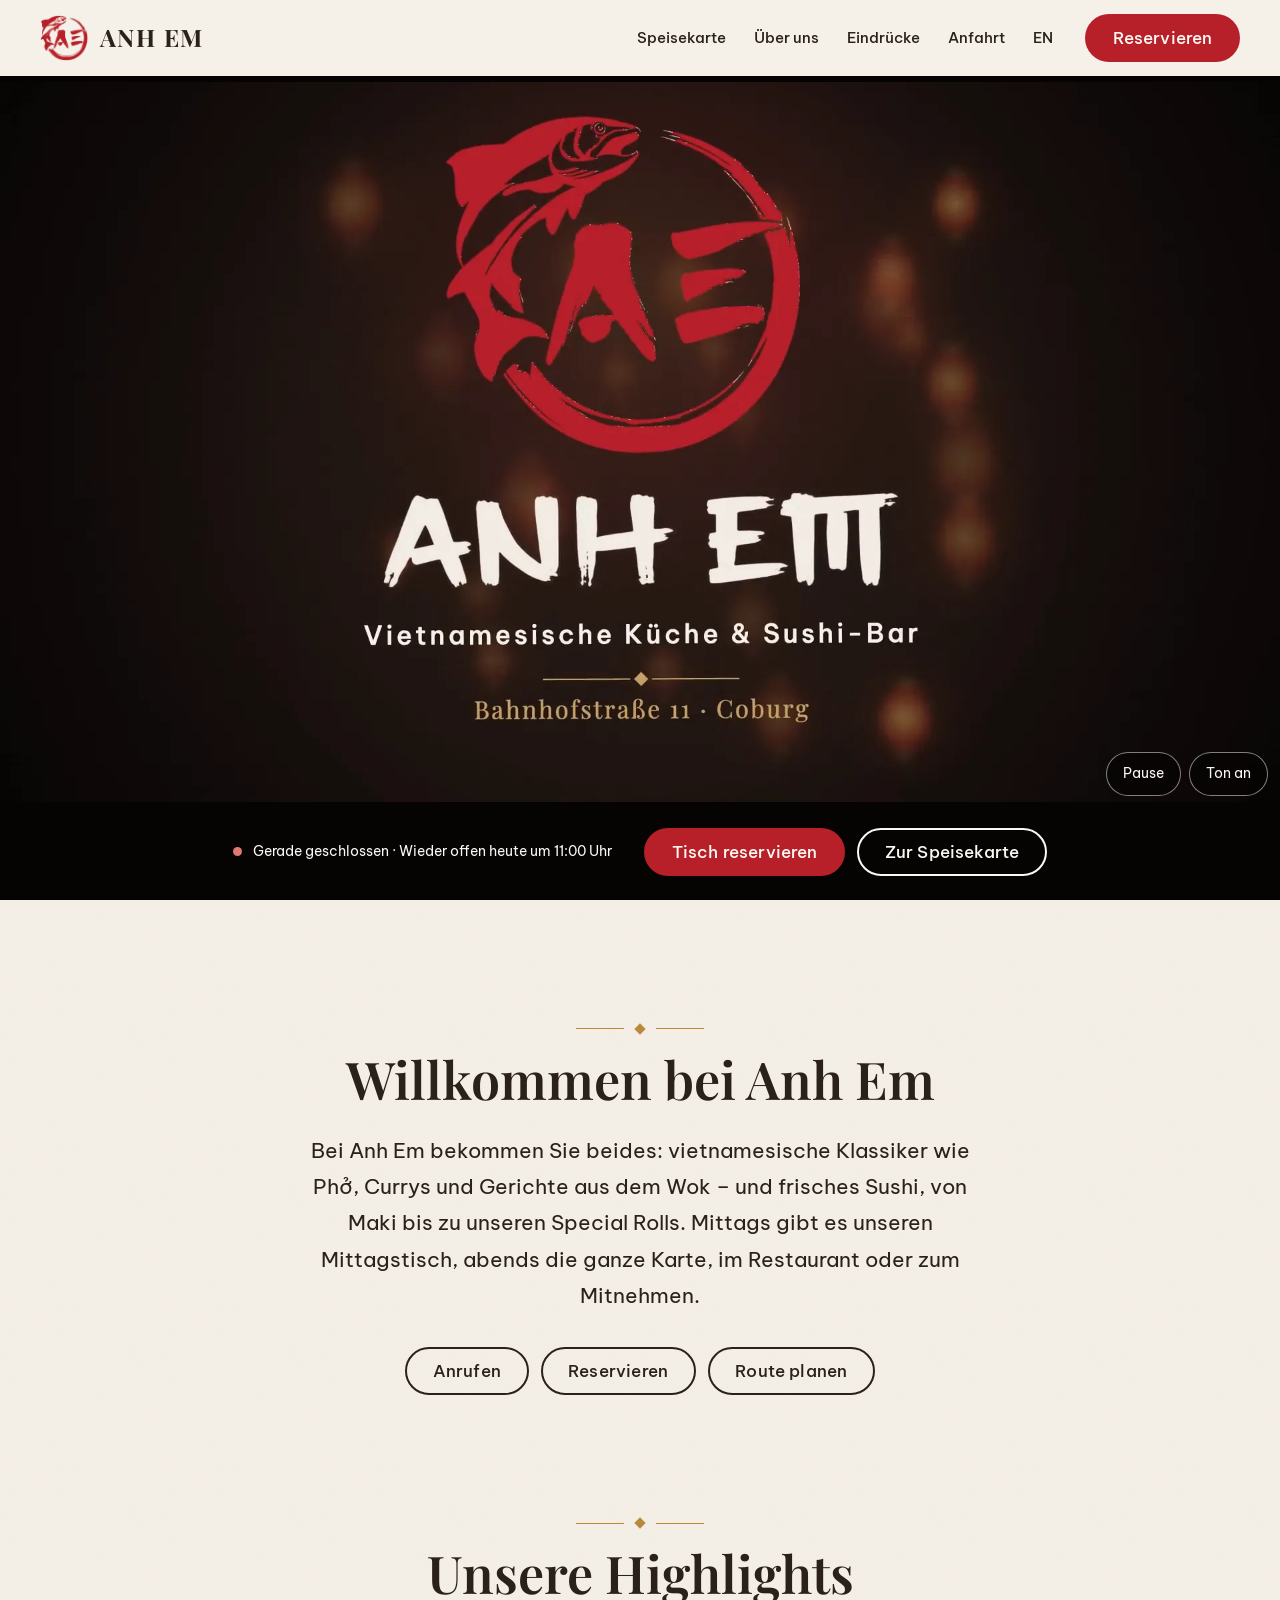
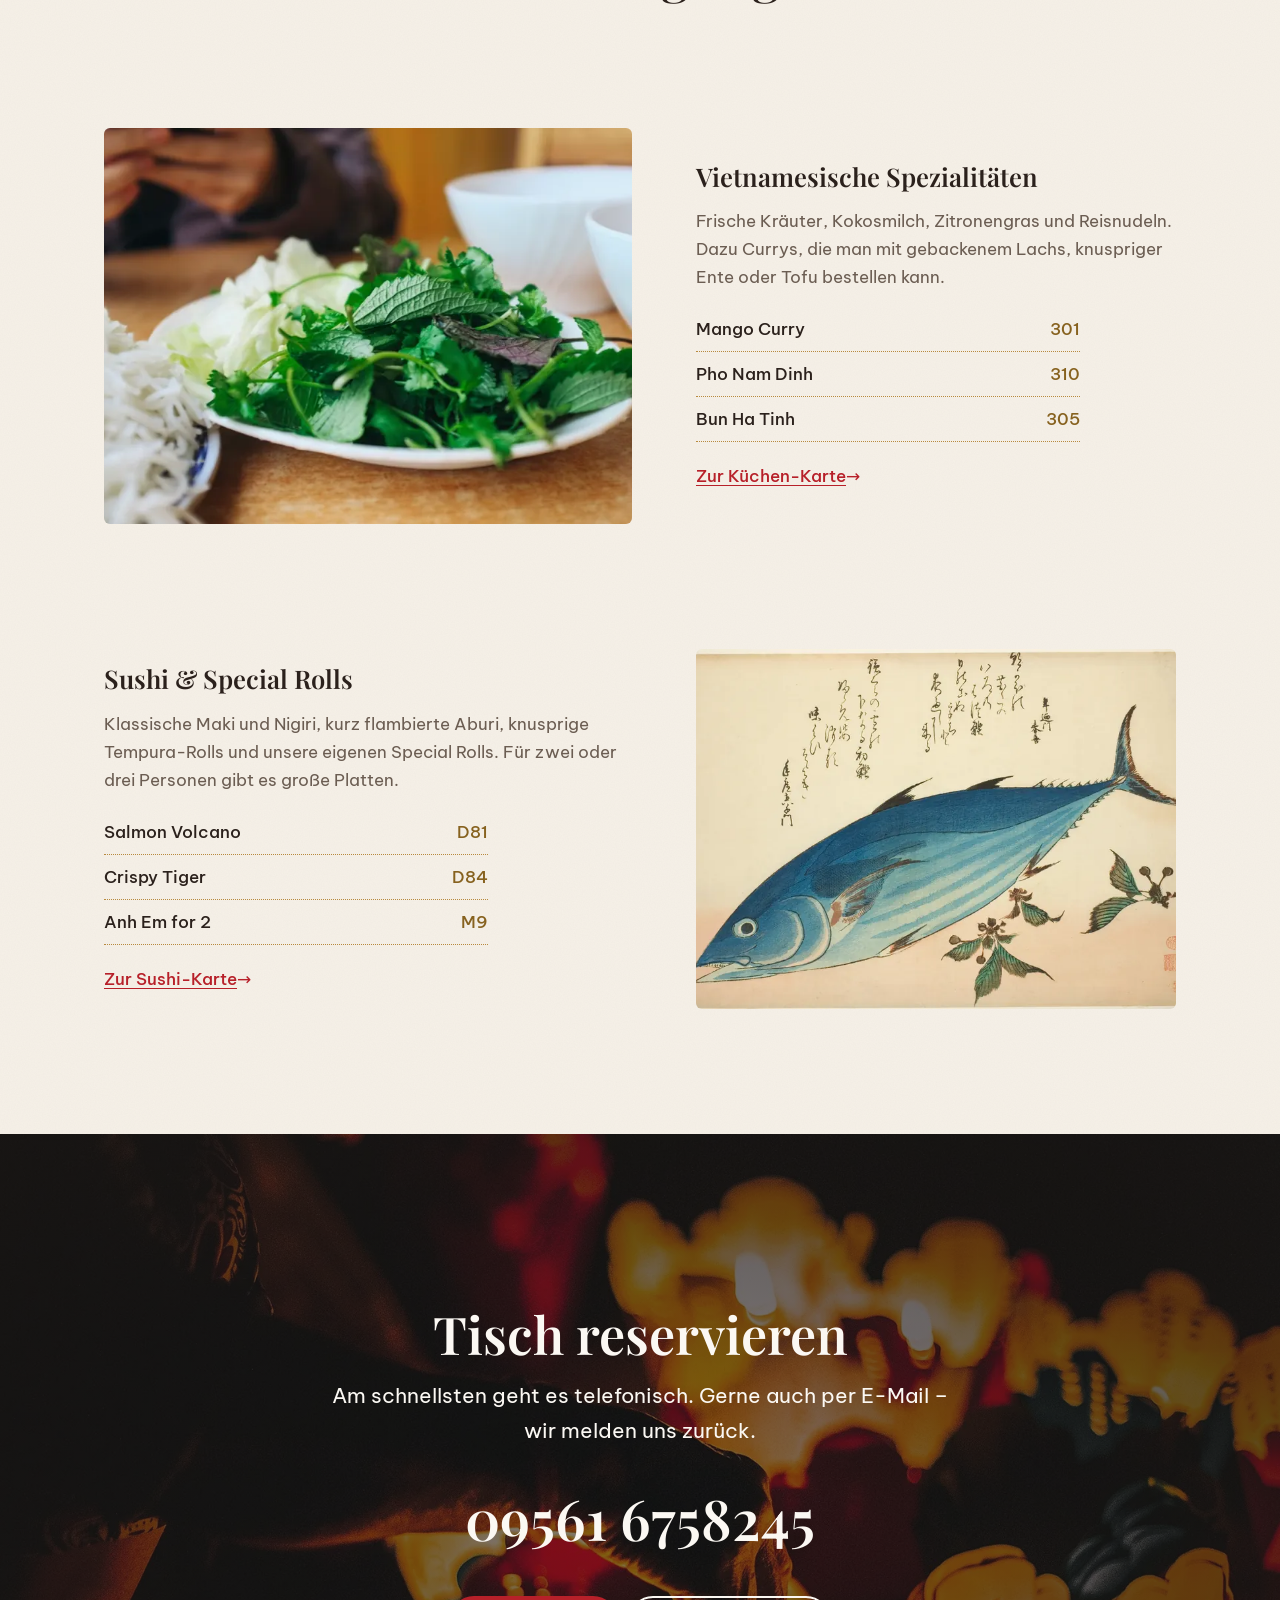
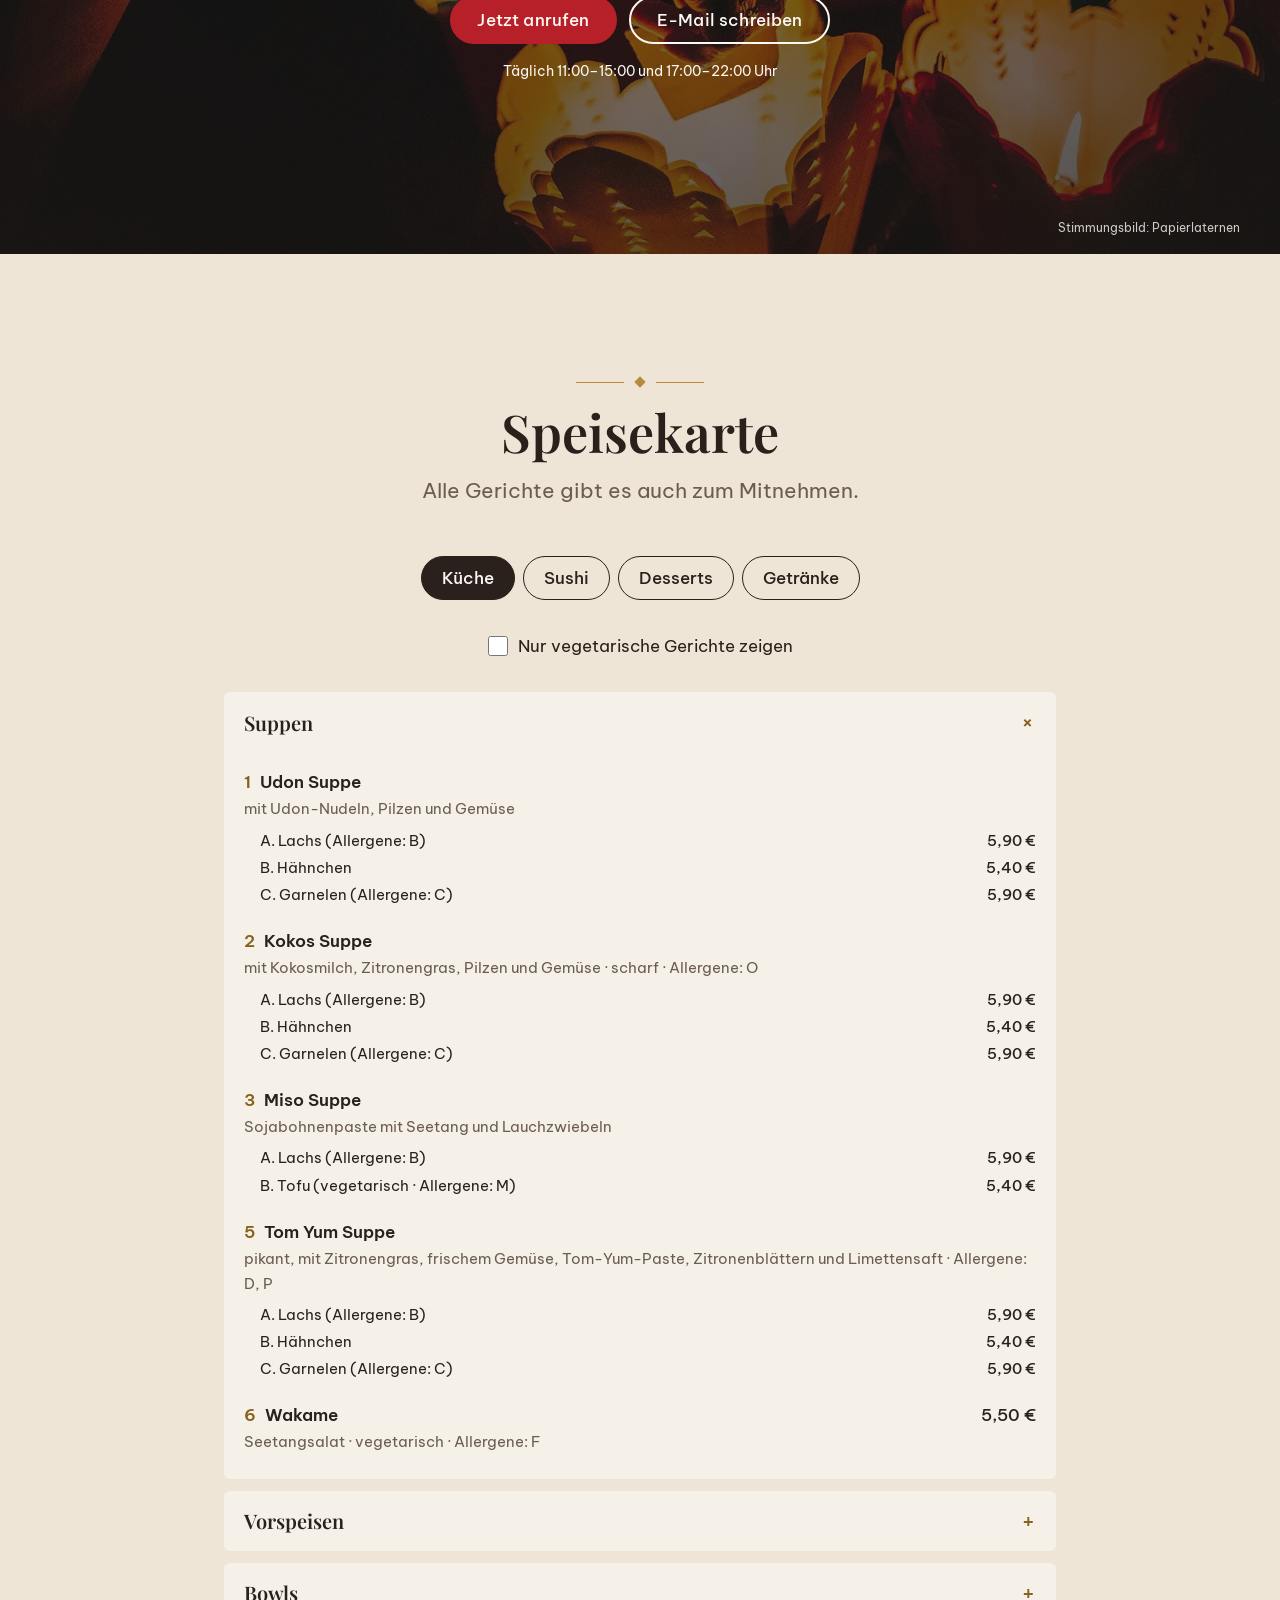
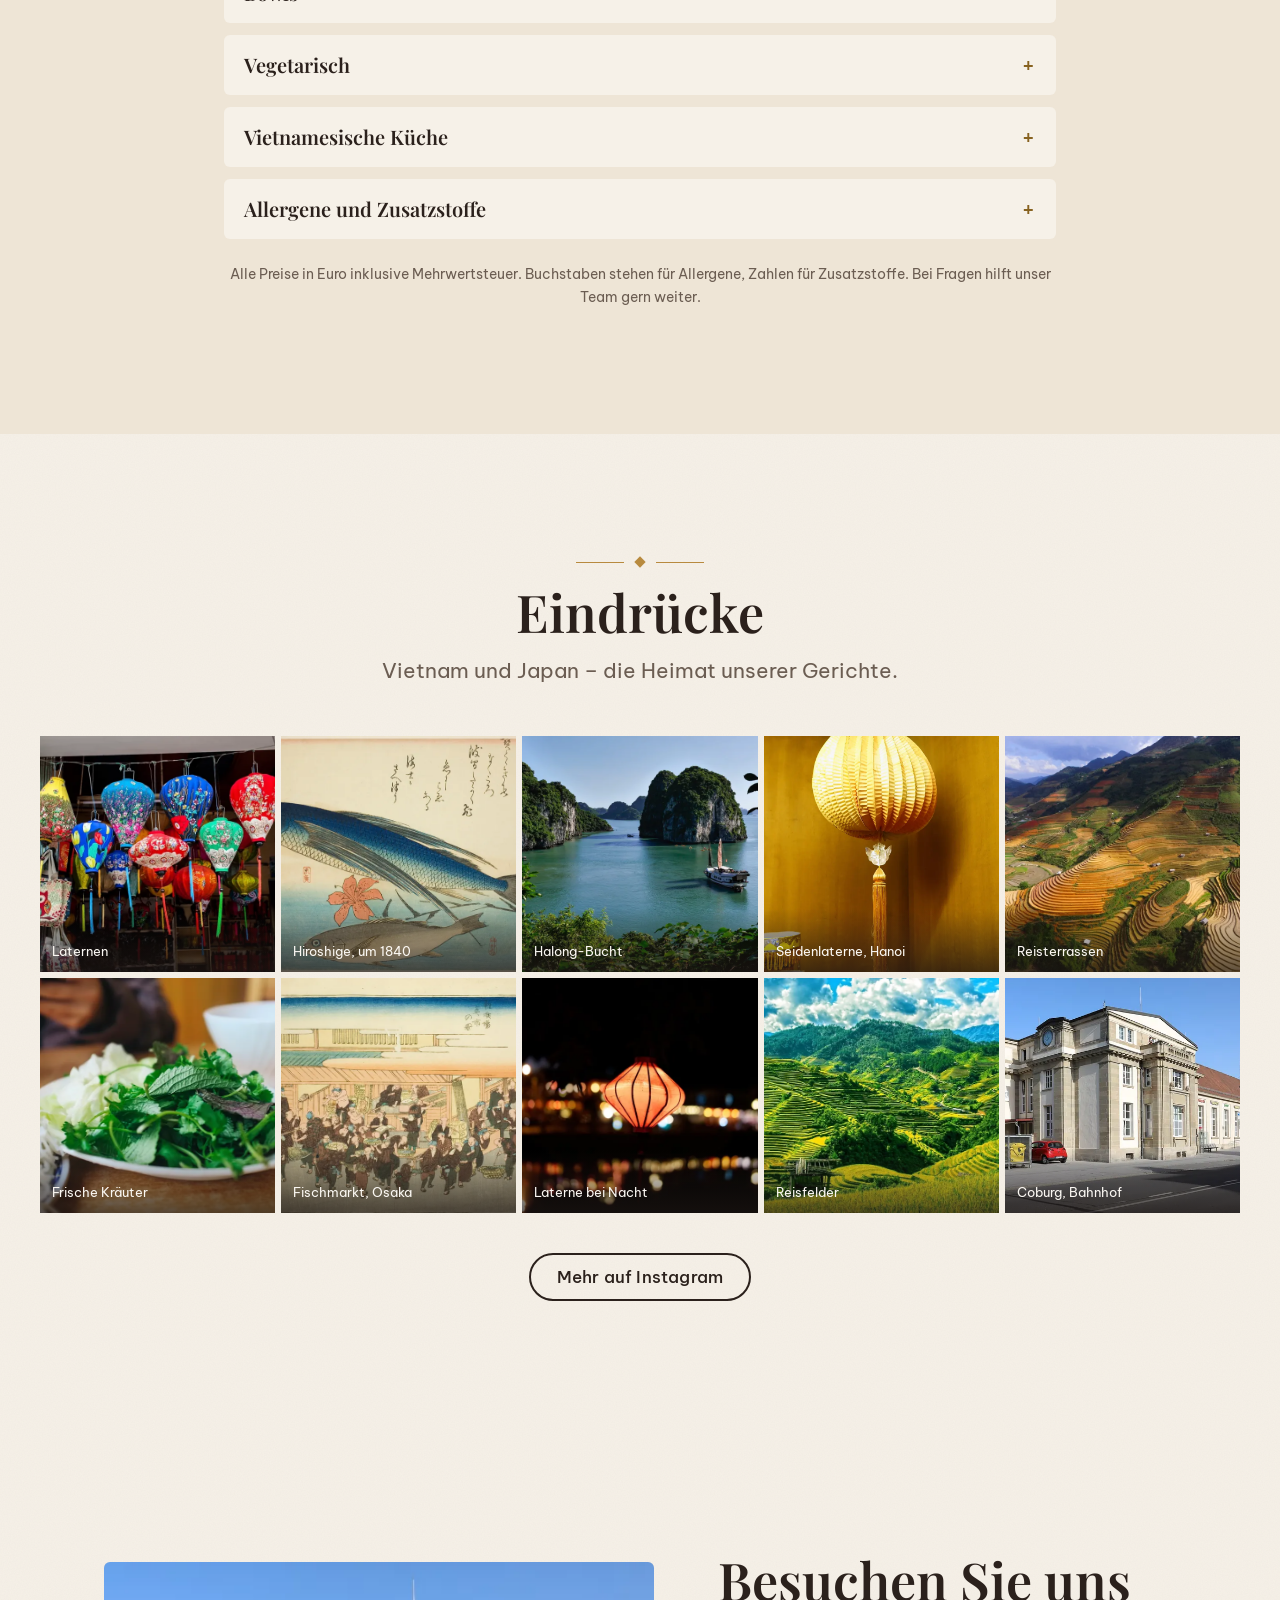
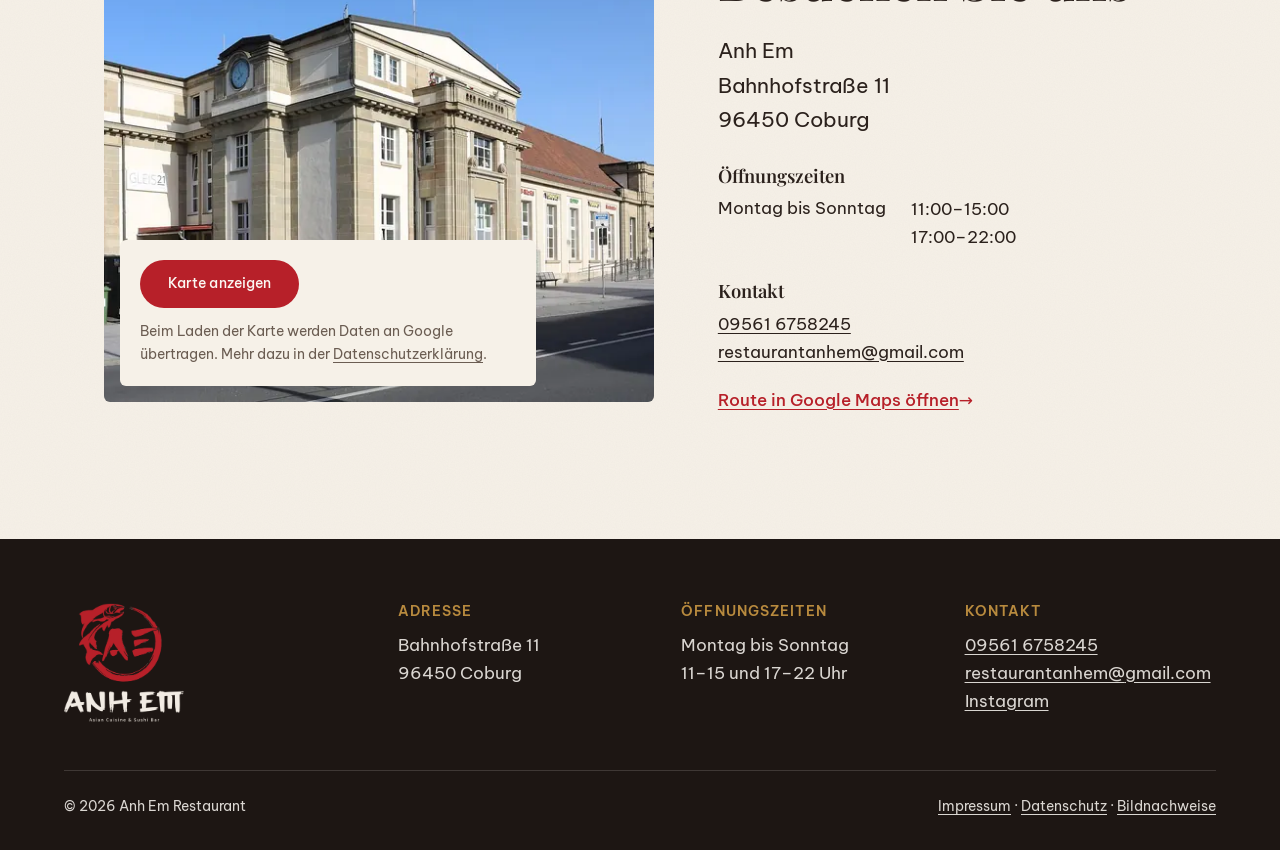
==== commit 83fcb623: "Kopfbereich: Intro-Video statt Laternenfoto Video komprimiert (1080p, 2,3 MB), startet stumm, mit Pa" ====
--- a/index.html
+++ b/index.html
@@ -108,32 +108,36 @@
   <main id="inhalt">
 
     <!-- ===================================================
-         GROSSES BILD MIT NAME
+         INTRO-VIDEO
          =================================================== -->
     <section class="held" id="oben" aria-labelledby="held-titel">
-      <img class="held__bild" fetchpriority="high"
-           src="images/fotos/laternen-decke-1920.webp"
-           srcset="images/fotos/laternen-decke-960.webp 960w, images/fotos/laternen-decke-1920.webp 1920w"
-           sizes="100vw" width="1920" height="1080"
-           alt="Viele bunte Seidenlaternen leuchten unter einer Holzdecke">
-      <div class="held__inhalt">
-        <img class="held__emblem" src="images/emblem.webp" width="400" height="400" alt="">
-        <h1 class="held__titel" id="held-titel">Anh Em</h1>
-        <p class="held__unterzeile">Vietnamesische Küche &amp; Sushi-Bar in Coburg</p>
-
-        <!-- Live-Anzeige: js/oeffnungszeiten.js setzt hier den aktuellen Stand ein.
-             Ohne JavaScript bleibt dieser Text stehen. -->
+      <h1 class="nur-vorlesen" id="held-titel">Anh Em – Vietnamesische Küche &amp; Sushi-Bar in Coburg</h1>
+
+      <!-- Intro-Video: zeigt selbst Logo, Name und Adresse, deshalb kein Text darüber.
+           js/intro-video.js startet es und blendet die eigenen Knöpfe ein. -->
+      <div class="held__film">
+        <video class="held__video" id="intro-video" muted playsinline controls preload="auto"
+               poster="images/intro-standbild.webp" width="1920" height="1080"
+               aria-label="Intro-Video: Laternen, dann entsteht das Logo von Anh Em mit dem Fisch. Am Ende stehen dort der Name, Vietnamesische Küche und Sushi-Bar sowie die Adresse Bahnhofstraße 11, Coburg.">
+          <source src="videos/anh-em-intro.mp4" type="video/mp4">
+        </video>
+        <div class="held__steuerung" id="intro-steuerung" role="group" aria-label="Intro-Video steuern" hidden>
+          <button type="button" class="filmknopf" id="intro-spielen">Abspielen</button>
+          <button type="button" class="filmknopf" id="intro-ton">Ton an</button>
+        </div>
+      </div>
+
+      <!-- Leiste unter dem Video: Live-Anzeige (js/oeffnungszeiten.js) und die zwei Hauptknöpfe -->
+      <div class="held__leiste">
         <p class="held__status">
           <span class="punkt" id="status-punkt" aria-hidden="true"></span>
           <span id="status">Täglich 11–15 und 17–22 Uhr</span><span id="status-detail"></span>
         </p>
-
-        <div class="knopfreihe knopfreihe--mitte">
+        <div class="knopfreihe">
           <a class="knopf knopf--rot" href="#reservieren">Tisch reservieren</a>
           <a class="knopf knopf--hell" href="#karte">Zur Speisekarte</a>
         </div>
       </div>
-      <p class="bildort">Stimmungsbild: Seidenlaternen</p>
     </section>
 
     <!-- ===================================================
@@ -361,6 +365,7 @@
   <!-- Skripte am Ende, damit die Seite zuerst sichtbar ist.
        Reihenfolge wichtig: erst die Daten, dann das Skript, das sie benutzt. -->
   <script src="js/navigation.js"></script>
+  <script src="js/intro-video.js"></script>
   <script src="js/speisekarte-daten.js"></script>
   <script src="js/speisekarte.js"></script>
   <script src="js/oeffnungszeiten.js"></script>
--- a/css/tokens.css
+++ b/css/tokens.css
@@ -56,6 +56,7 @@
   --gold-text: #87621f;     /* dunkleres Gold für Text (gut lesbar auf Creme) */
   --nacht: #1d1613;         /* dunkle Flächen: Footer, Bild-Abdunklung */
   --hell: #fbf8f3;          /* heller Text auf dunklen Flächen */
+  --film-grund: #060403;    /* Randfarbe des Intro-Videos, damit es nahtlos in die Fläche übergeht */
 
   /* --- Schriften --- */
   --schrift-titel: "Playfair Display", Georgia, serif;
@@ -67,7 +68,6 @@
   --groesse-gross: clamp(1.125rem, 1.05rem + 0.4vw, 1.3rem);  /* 18–21px */
   --groesse-h3: clamp(1.35rem, 1.2rem + 0.6vw, 1.6rem);
   --groesse-h2: clamp(2rem, 1.5rem + 2.2vw, 3.25rem);
-  --groesse-held: clamp(3.25rem, 2rem + 6vw, 7rem);           /* "Anh Em" im großen Bild */
 
   /* --- Abstände --- */
   --rand: clamp(1rem, 0.5rem + 2.5vw, 3rem);       /* Seitenrand links/rechts */
--- a/css/layout.css
+++ b/css/layout.css
@@ -67,18 +67,41 @@
   }
 }
 
-/* ---------- Großes Bild (Held) ---------- */
-
+/* ---------- Intro-Video (Held) ---------- */
+
+/* Handy: quadratischer Ausschnitt, damit Logo und Schrift groß genug bleiben.
+   Das Video steht oben, die Leiste mit den Knöpfen direkt darunter. */
 .held {
+  background: var(--film-grund);
+  color: var(--hell);
+  text-align: center;
+}
+.held__film {
   position: relative;
-  display: grid;
-  place-items: center;
-  min-height: calc(100svh - var(--kopf-hoehe));
-  padding: 4rem var(--rand);
+  aspect-ratio: 1;
   overflow: hidden;
-  isolation: isolate; /* eigene Ebene: Bild (z-index -2) bleibt hinter dem Text, aber vor dem Seitenhintergrund */
-  color: var(--hell);
-  text-align: center;
+}
+
+/* Tablet hochkant: das ganze Video im Format 16:9 */
+@media (min-width: 700px) {
+  .held__film {
+    aspect-ratio: 16 / 9;
+  }
+}
+
+/* Breite Bildschirme: Video + Leiste füllen genau den ersten Bildschirm.
+   Das Video passt sich der freien Höhe an (1fr = der ganze Rest). */
+@media (min-width: 700px) and (min-aspect-ratio: 4 / 3) {
+  .held {
+    display: grid;
+    grid-template-rows: minmax(0, 1fr) auto;
+    height: calc(100svh - var(--kopf-hoehe));
+    min-height: 480px;
+  }
+  .held__film {
+    aspect-ratio: auto;
+    min-height: 0;
+  }
 }
 
 /* ---------- Willkommen ---------- */
--- a/css/components.css
+++ b/css/components.css
@@ -214,9 +214,80 @@
   }
 }
 
-/* ---------- Großes Bild (Held) ---------- */
-
-.held__bild,
+/* ---------- Intro-Video (Held) ---------- */
+
+/* Das Video füllt seinen Rahmen. Auf dem Handy wird links und rechts
+   etwas abgeschnitten (cover), ab Tablet ist immer das ganze Bild zu sehen (contain). */
+.held__video {
+  position: absolute;
+  inset: 0;
+  width: 100%;
+  height: 100%;
+  object-fit: cover;
+}
+@media (min-width: 700px) {
+  .held__video { object-fit: contain; }
+}
+
+/* Knöpfe Abspielen/Pause und Ton, unten rechts im Video */
+.held__steuerung {
+  position: absolute;
+  right: 0.75rem;
+  bottom: 0.75rem;
+  display: flex;
+  gap: 0.5rem;
+}
+.filmknopf {
+  min-height: 44px;
+  padding: 0 1rem;
+  border: 1px solid rgb(251 248 243 / 0.5);
+  border-radius: var(--radius-knopf);
+  background: rgb(6 4 3 / 0.7);
+  color: var(--hell);
+  font: inherit;
+  font-size: var(--groesse-klein);
+  cursor: pointer;
+  transition: background-color var(--dauer) var(--kurve), color var(--dauer) var(--kurve);
+}
+.filmknopf:hover {
+  background: var(--hell);
+  color: var(--tinte);
+}
+
+/* Handy: Knöpfe unter das Video setzen, sonst verdecken sie am Ende die Adresse */
+@media (max-width: 699px) {
+  .held__film {
+    aspect-ratio: auto;
+  }
+  .held__video {
+    position: static;
+    display: block;
+    height: auto;
+    aspect-ratio: 1;
+  }
+  .held__steuerung {
+    position: static;
+    justify-content: center;
+    padding-top: 0.75rem;
+  }
+}
+
+/* Leiste unter dem Video: Öffnungsanzeige und Hauptknöpfe.
+   Schmal untereinander, breit nebeneinander. */
+.held__leiste {
+  display: flex;
+  flex-wrap: wrap;
+  align-items: center;
+  justify-content: center;
+  gap: 1rem 2rem;
+  padding: 1.25rem var(--rand) 1.5rem;
+}
+.held__leiste .knopfreihe {
+  justify-content: center;
+  margin-top: 0;
+}
+
+/* Abdunklung über dem Foto, damit der weiße Text gut lesbar ist */
 .band__bild {
   position: absolute;
   inset: 0;
@@ -225,9 +296,6 @@
   object-fit: cover;
   z-index: -2;
 }
-
-/* Abdunklung über dem Foto, damit der weiße Text gut lesbar ist */
-.held::before,
 .band::before {
   content: "";
   position: absolute;
@@ -238,39 +306,10 @@
     rgb(29 22 19 / 0.15);
 }
 
-.held__inhalt {
-  position: relative;
-  max-width: 48rem;
-}
-
-.held__emblem {
-  width: clamp(96px, 12vw, 150px);
-  height: auto;
-  margin: 0 auto 1.25rem;
-}
-
-.held__titel {
-  font-size: var(--groesse-held);
-  font-weight: 700;
-  letter-spacing: 0.08em;
-  text-transform: uppercase;
-  line-height: 1;
-}
-
-.held__unterzeile {
-  margin-top: 1rem;
-  font-size: var(--groesse-gross);
-  letter-spacing: 0.04em;
-}
-
 /* "Jetzt geöffnet"-Anzeige mit farbigem Punkt.
    Normaler Textfluss (inline-block), damit sie auf dem Handy sauber umbricht. */
 .held__status {
   display: inline-block;
-  margin-top: 1.5rem;
-  padding: 0.45rem 1rem;
-  border-radius: 1.25rem;
-  background: rgb(29 22 19 / 0.55);
   font-size: var(--groesse-klein);
 }
 .punkt {
@@ -693,15 +732,6 @@
 
 /* ---------- Bewegung ---------- */
 
-/* Das große Bild zoomt beim Laden ganz langsam heraus */
-.held__bild {
-  animation: heranZoomen 14s var(--kurve) both;
-}
-@keyframes heranZoomen {
-  from { transform: scale(1.08); }
-  to   { transform: scale(1); }
-}
-
 /* Einschweben beim Scrollen: nur wenn JavaScript läuft (Klasse .js auf <html>).
    Die direkten Kinder eines Abschnitts kommen nacheinander von unten. */
 .js [data-erscheinen] > * {
@@ -720,11 +750,10 @@
 
 /* "Weniger Bewegung" eingestellt: alles sofort und still */
 @media (prefers-reduced-motion: reduce) {
-  .held__bild { animation: none; }
   .js [data-erscheinen] > * {
     opacity: 1;
     transform: none;
     transition: none;
   }
-  .knopf, .fotoraster img, .textlink::after { transition: none; }
-}
+  .knopf, .filmknopf, .fotoraster img, .textlink::after { transition: none; }
+}
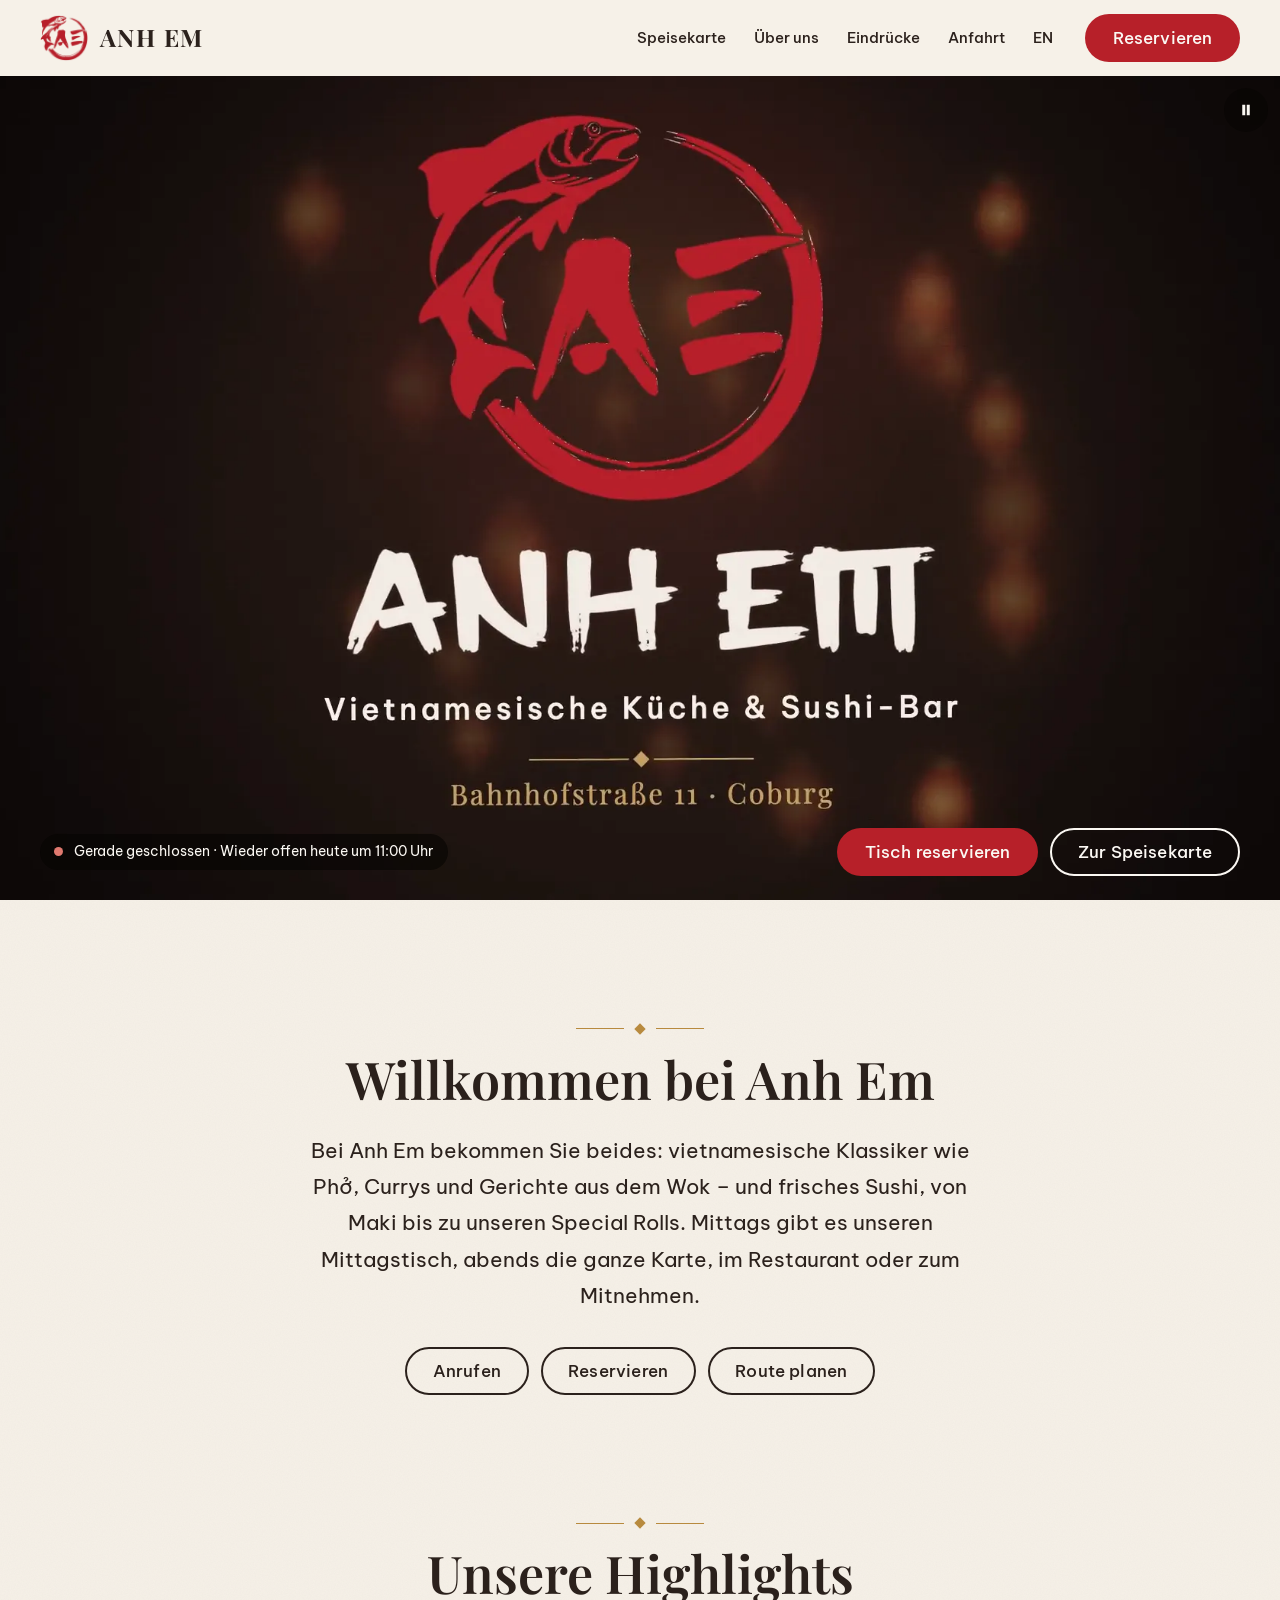
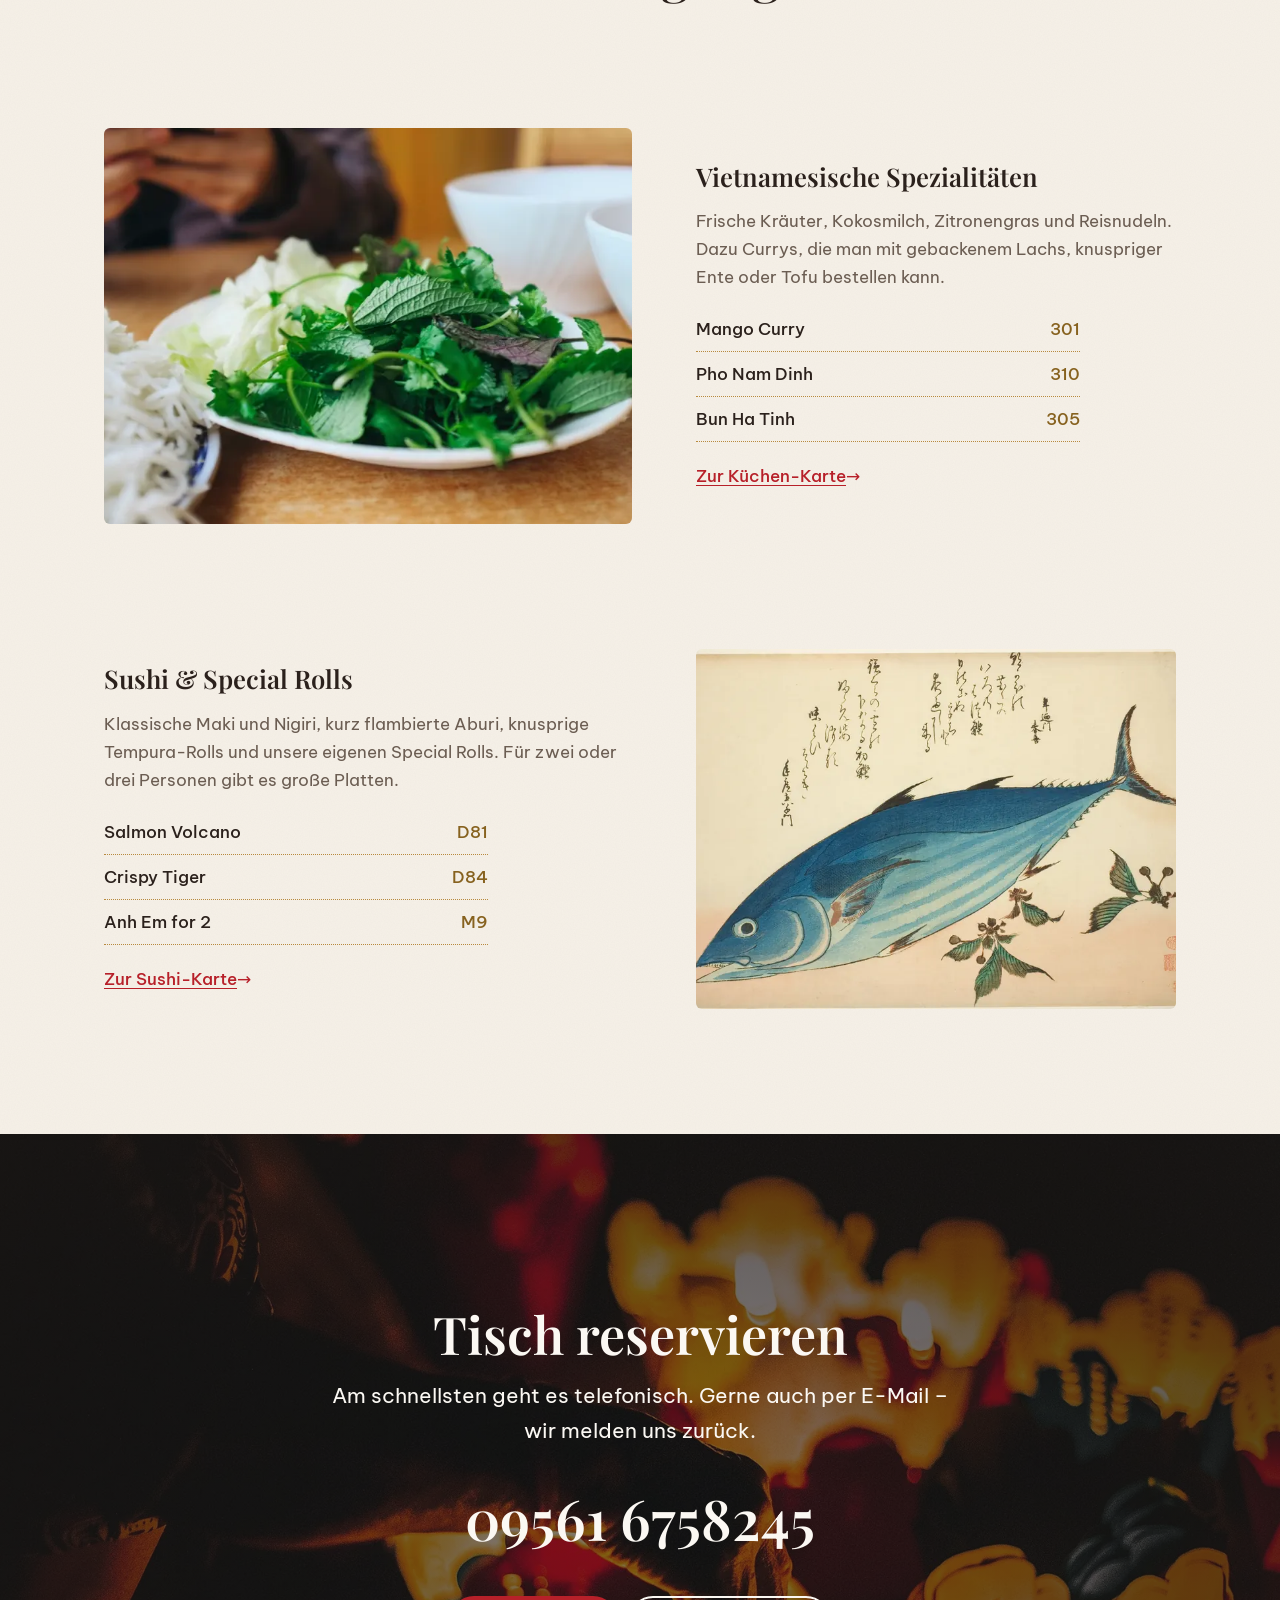
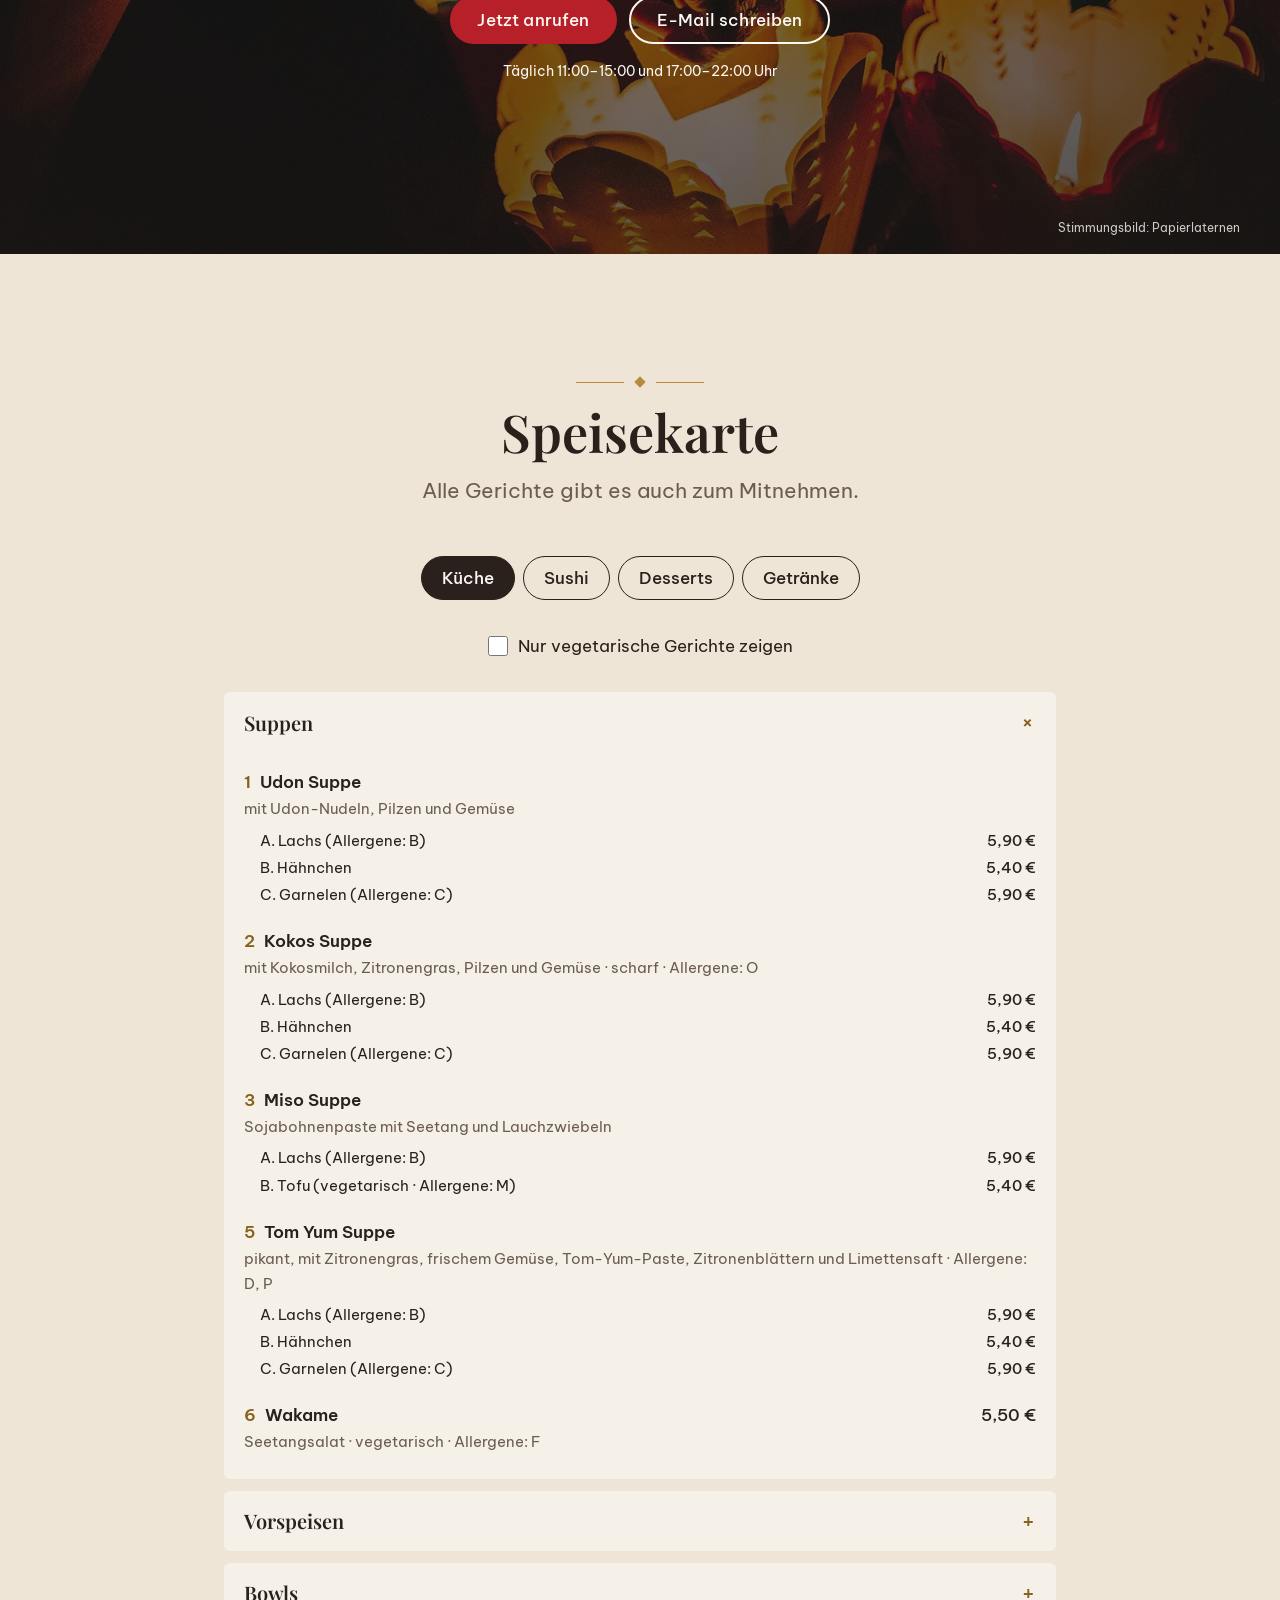
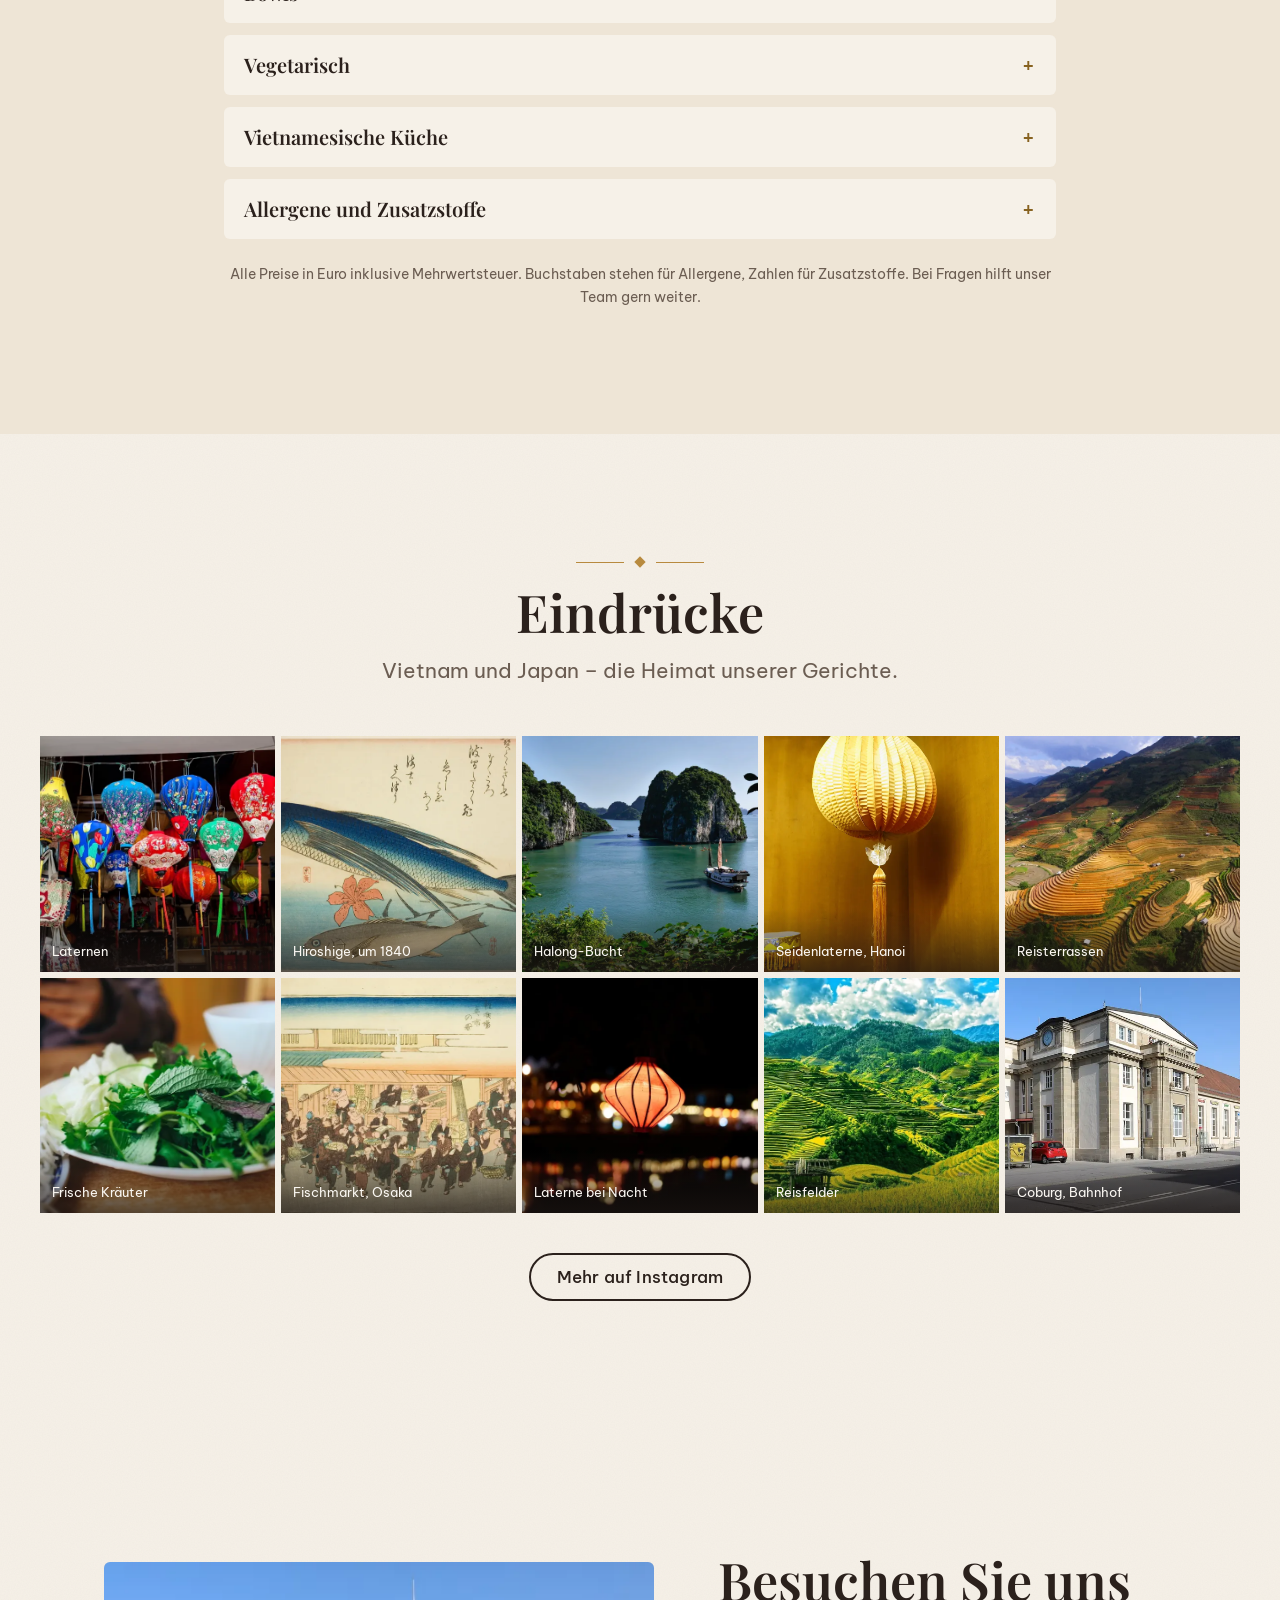
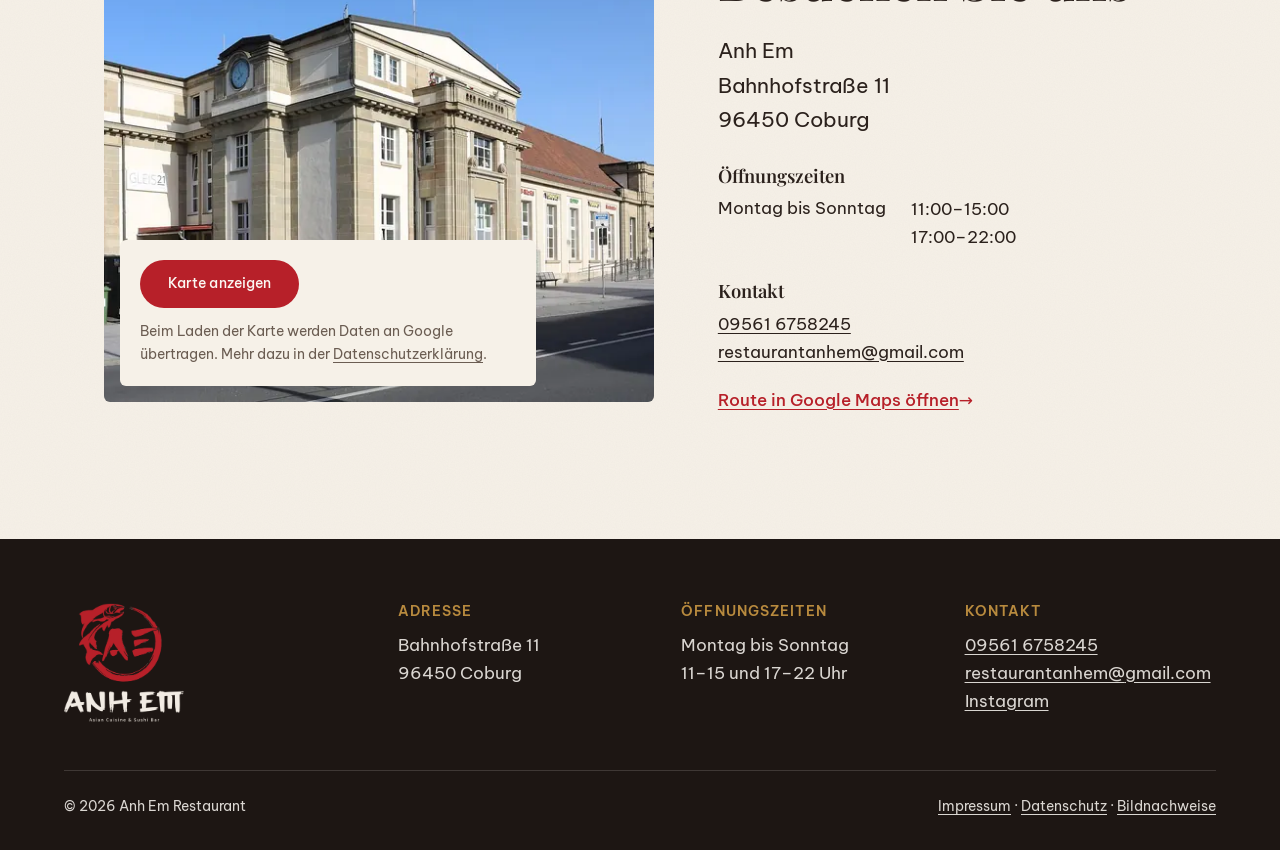
==== commit 0bc45206: "Kopfbereich: Video als Hintergrund statt Player-Ansicht Video füllt die Fläche, ohne Ton, läuft einm" ====
--- a/index.html
+++ b/index.html
@@ -108,26 +108,27 @@
   <main id="inhalt">
 
     <!-- ===================================================
-         INTRO-VIDEO
+         HINTERGRUND-VIDEO
          =================================================== -->
     <section class="held" id="oben" aria-labelledby="held-titel">
       <h1 class="nur-vorlesen" id="held-titel">Anh Em – Vietnamesische Küche &amp; Sushi-Bar in Coburg</h1>
 
-      <!-- Intro-Video: zeigt selbst Logo, Name und Adresse, deshalb kein Text darüber.
-           js/intro-video.js startet es und blendet die eigenen Knöpfe ein. -->
+      <!-- Hintergrund-Video: füllt den ganzen Bereich und zeigt selbst Logo, Name und
+           Adresse, deshalb kein Text darüber. js/intro-video.js startet es. -->
       <div class="held__film">
-        <video class="held__video" id="intro-video" muted playsinline controls preload="auto"
-               poster="images/intro-standbild.webp" width="1920" height="1080"
-               aria-label="Intro-Video: Laternen, dann entsteht das Logo von Anh Em mit dem Fisch. Am Ende stehen dort der Name, Vietnamesische Küche und Sushi-Bar sowie die Adresse Bahnhofstraße 11, Coburg.">
+        <video class="held__video" id="intro-video" muted playsinline preload="auto"
+               disablepictureinpicture disableremoteplayback aria-hidden="true"
+               poster="images/intro-standbild.webp" width="1920" height="1080">
           <source src="videos/anh-em-intro.mp4" type="video/mp4">
         </video>
-        <div class="held__steuerung" id="intro-steuerung" role="group" aria-label="Intro-Video steuern" hidden>
-          <button type="button" class="filmknopf" id="intro-spielen">Abspielen</button>
-          <button type="button" class="filmknopf" id="intro-ton">Ton an</button>
-        </div>
-      </div>
-
-      <!-- Leiste unter dem Video: Live-Anzeige (js/oeffnungszeiten.js) und die zwei Hauptknöpfe -->
+        <!-- Kleiner Knopf zum Anhalten; js/intro-video.js zeigt ihn an und setzt die Beschriftung -->
+        <button type="button" class="filmknopf" id="intro-knopf" hidden>
+          <svg class="symbol-pause" viewBox="0 0 24 24" width="18" height="18" aria-hidden="true"><path fill="currentColor" d="M7 5h4v14H7zM13 5h4v14h-4z"/></svg>
+          <svg class="symbol-spielen" viewBox="0 0 24 24" width="18" height="18" aria-hidden="true"><path fill="currentColor" d="M8 5v14l11-7z"/></svg>
+        </button>
+      </div>
+
+      <!-- Leiste am unteren Rand: Live-Anzeige (js/oeffnungszeiten.js) und die zwei Hauptknöpfe -->
       <div class="held__leiste">
         <p class="held__status">
           <span class="punkt" id="status-punkt" aria-hidden="true"></span>
--- a/css/layout.css
+++ b/css/layout.css
@@ -67,11 +67,12 @@
   }
 }
 
-/* ---------- Intro-Video (Held) ---------- */
+/* ---------- Hintergrund-Video (Held) ---------- */
 
 /* Handy: quadratischer Ausschnitt, damit Logo und Schrift groß genug bleiben.
-   Das Video steht oben, die Leiste mit den Knöpfen direkt darunter. */
+   Die Leiste mit den Knöpfen schließt dunkel und nahtlos darunter an. */
 .held {
+  position: relative;
   background: var(--film-grund);
   color: var(--hell);
   text-align: center;
@@ -89,18 +90,20 @@
   }
 }
 
-/* Breite Bildschirme: Video + Leiste füllen genau den ersten Bildschirm.
-   Das Video passt sich der freien Höhe an (1fr = der ganze Rest). */
+/* Breite Bildschirme: Das Video füllt den ganzen ersten Bildschirm als Hintergrund,
+   die Leiste liegt unten darauf. Die Mindesthöhe verhindert, dass auf sehr flachen
+   Bildschirmen oben und unten zu viel vom Video abgeschnitten wird. */
 @media (min-width: 700px) and (min-aspect-ratio: 4 / 3) {
   .held {
-    display: grid;
-    grid-template-rows: minmax(0, 1fr) auto;
+    display: flex;
+    align-items: flex-end;
     height: calc(100svh - var(--kopf-hoehe));
-    min-height: 480px;
+    min-height: max(480px, min(50vw, 130svh));
   }
   .held__film {
+    position: absolute;
+    inset: 0;
     aspect-ratio: auto;
-    min-height: 0;
   }
 }
 
--- a/css/components.css
+++ b/css/components.css
@@ -214,38 +214,46 @@
   }
 }
 
-/* ---------- Intro-Video (Held) ---------- */
-
-/* Das Video füllt seinen Rahmen. Auf dem Handy wird links und rechts
-   etwas abgeschnitten (cover), ab Tablet ist immer das ganze Bild zu sehen (contain). */
+/* ---------- Hintergrund-Video (Held) ---------- */
+
+/* cover: füllt die Fläche ohne Balken, was übersteht wird abgeschnitten.
+   35 %: oben wird weniger abgeschnitten als unten, damit der Fisch im Logo ganz bleibt.
+   pointer-events: none, damit das Video nicht wie ein Player auf Klicks reagiert. */
 .held__video {
   position: absolute;
   inset: 0;
   width: 100%;
   height: 100%;
   object-fit: cover;
-}
-@media (min-width: 700px) {
-  .held__video { object-fit: contain; }
-}
-
-/* Knöpfe Abspielen/Pause und Ton, unten rechts im Video */
-.held__steuerung {
-  position: absolute;
+  object-position: center 35%;
+  pointer-events: none;
+}
+
+/* Sanfter dunkler Übergang am unteren Rand: Text und Knöpfe bleiben lesbar,
+   auf dem Handy geht das Video nahtlos in die Fläche darunter über */
+.held__film::after {
+  content: "";
+  position: absolute;
+  inset: 0;
+  background: linear-gradient(transparent 88%, var(--film-grund));
+  pointer-events: none;
+}
+
+/* Kleiner runder Knopf zum Anhalten, oben rechts im Video */
+.filmknopf {
+  position: absolute;
+  top: 0.75rem;
   right: 0.75rem;
-  bottom: 0.75rem;
-  display: flex;
-  gap: 0.5rem;
-}
-.filmknopf {
-  min-height: 44px;
-  padding: 0 1rem;
-  border: 1px solid rgb(251 248 243 / 0.5);
-  border-radius: var(--radius-knopf);
-  background: rgb(6 4 3 / 0.7);
+  z-index: 1;
+  display: grid;
+  place-items: center;
+  width: 44px;
+  height: 44px;
+  padding: 0;
+  border: 0;
+  border-radius: 50%;
+  background: rgb(6 4 3 / 0.5);
   color: var(--hell);
-  font: inherit;
-  font-size: var(--groesse-klein);
   cursor: pointer;
   transition: background-color var(--dauer) var(--kurve), color var(--dauer) var(--kurve);
 }
@@ -253,26 +261,13 @@
   background: var(--hell);
   color: var(--tinte);
 }
-
-/* Handy: Knöpfe unter das Video setzen, sonst verdecken sie am Ende die Adresse */
-@media (max-width: 699px) {
-  .held__film {
-    aspect-ratio: auto;
-  }
-  .held__video {
-    position: static;
-    display: block;
-    height: auto;
-    aspect-ratio: 1;
-  }
-  .held__steuerung {
-    position: static;
-    justify-content: center;
-    padding-top: 0.75rem;
-  }
-}
-
-/* Leiste unter dem Video: Öffnungsanzeige und Hauptknöpfe.
+/* Das passende Symbol zeigen (Attribut setzt js/intro-video.js) */
+.filmknopf[data-zustand="laeuft"] .symbol-spielen,
+.filmknopf[data-zustand="angehalten"] .symbol-pause {
+  display: none;
+}
+
+/* Leiste am unteren Rand: Öffnungsanzeige und Hauptknöpfe.
    Schmal untereinander, breit nebeneinander. */
 .held__leiste {
   display: flex;
@@ -285,6 +280,27 @@
 .held__leiste .knopfreihe {
   justify-content: center;
   margin-top: 0;
+}
+
+/* Breite Bildschirme: Die Leiste liegt auf dem Video. Status links, Knöpfe rechts,
+   damit die Mitte frei bleibt für Logo, Schrift und Adresse im Video.
+   Kein dunkler Übergang nötig, die Ecken des Videos sind ohnehin dunkel. */
+@media (min-width: 700px) and (min-aspect-ratio: 4 / 3) {
+  .held__film::after {
+    display: none;
+  }
+  .held__leiste {
+    position: relative;
+    width: 100%;
+    justify-content: space-between;
+    padding: 0 var(--rand) 1.5rem;
+    text-align: left;
+  }
+  .held__status {
+    padding: 0.4rem 0.9rem;
+    border-radius: var(--radius-knopf);
+    background: rgb(6 4 3 / 0.6); /* bleibt lesbar, wenn hinter der Anzeige Laternen vorbeiziehen */
+  }
 }
 
 /* Abdunklung über dem Foto, damit der weiße Text gut lesbar ist */
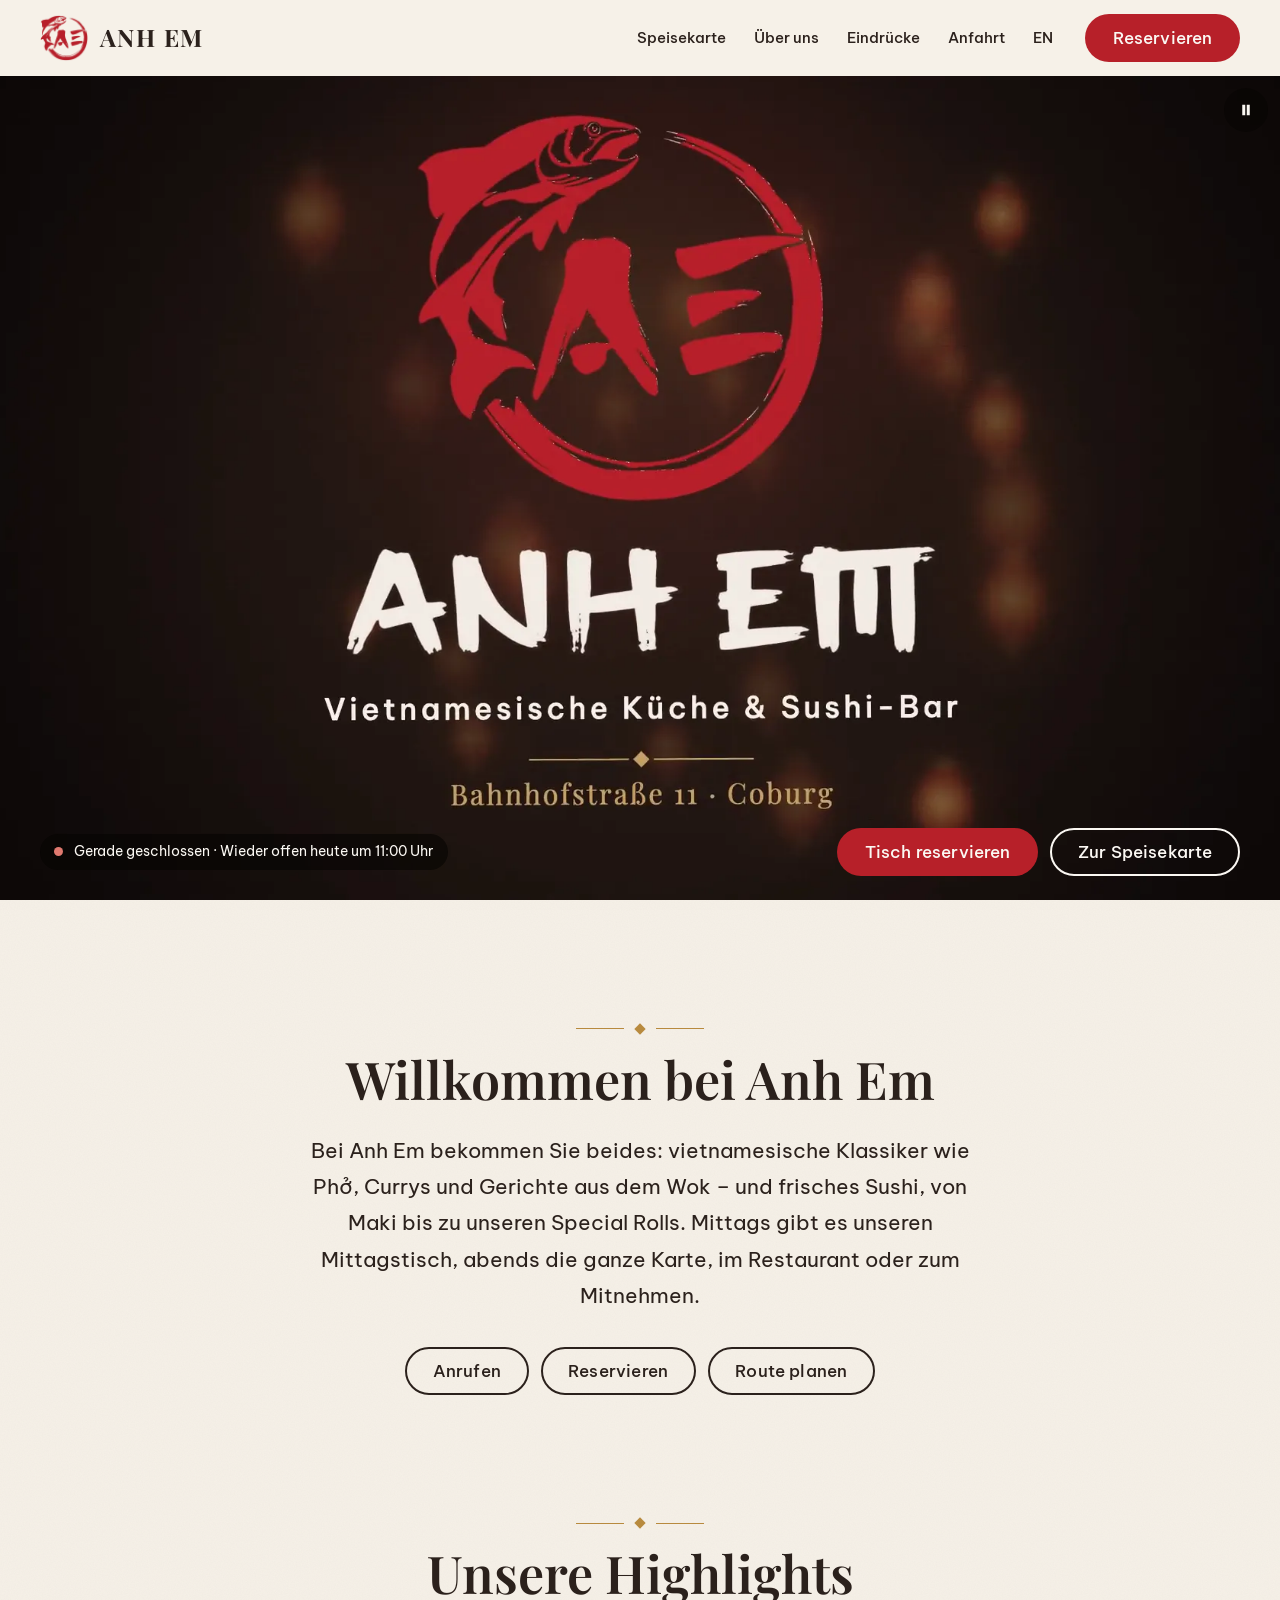
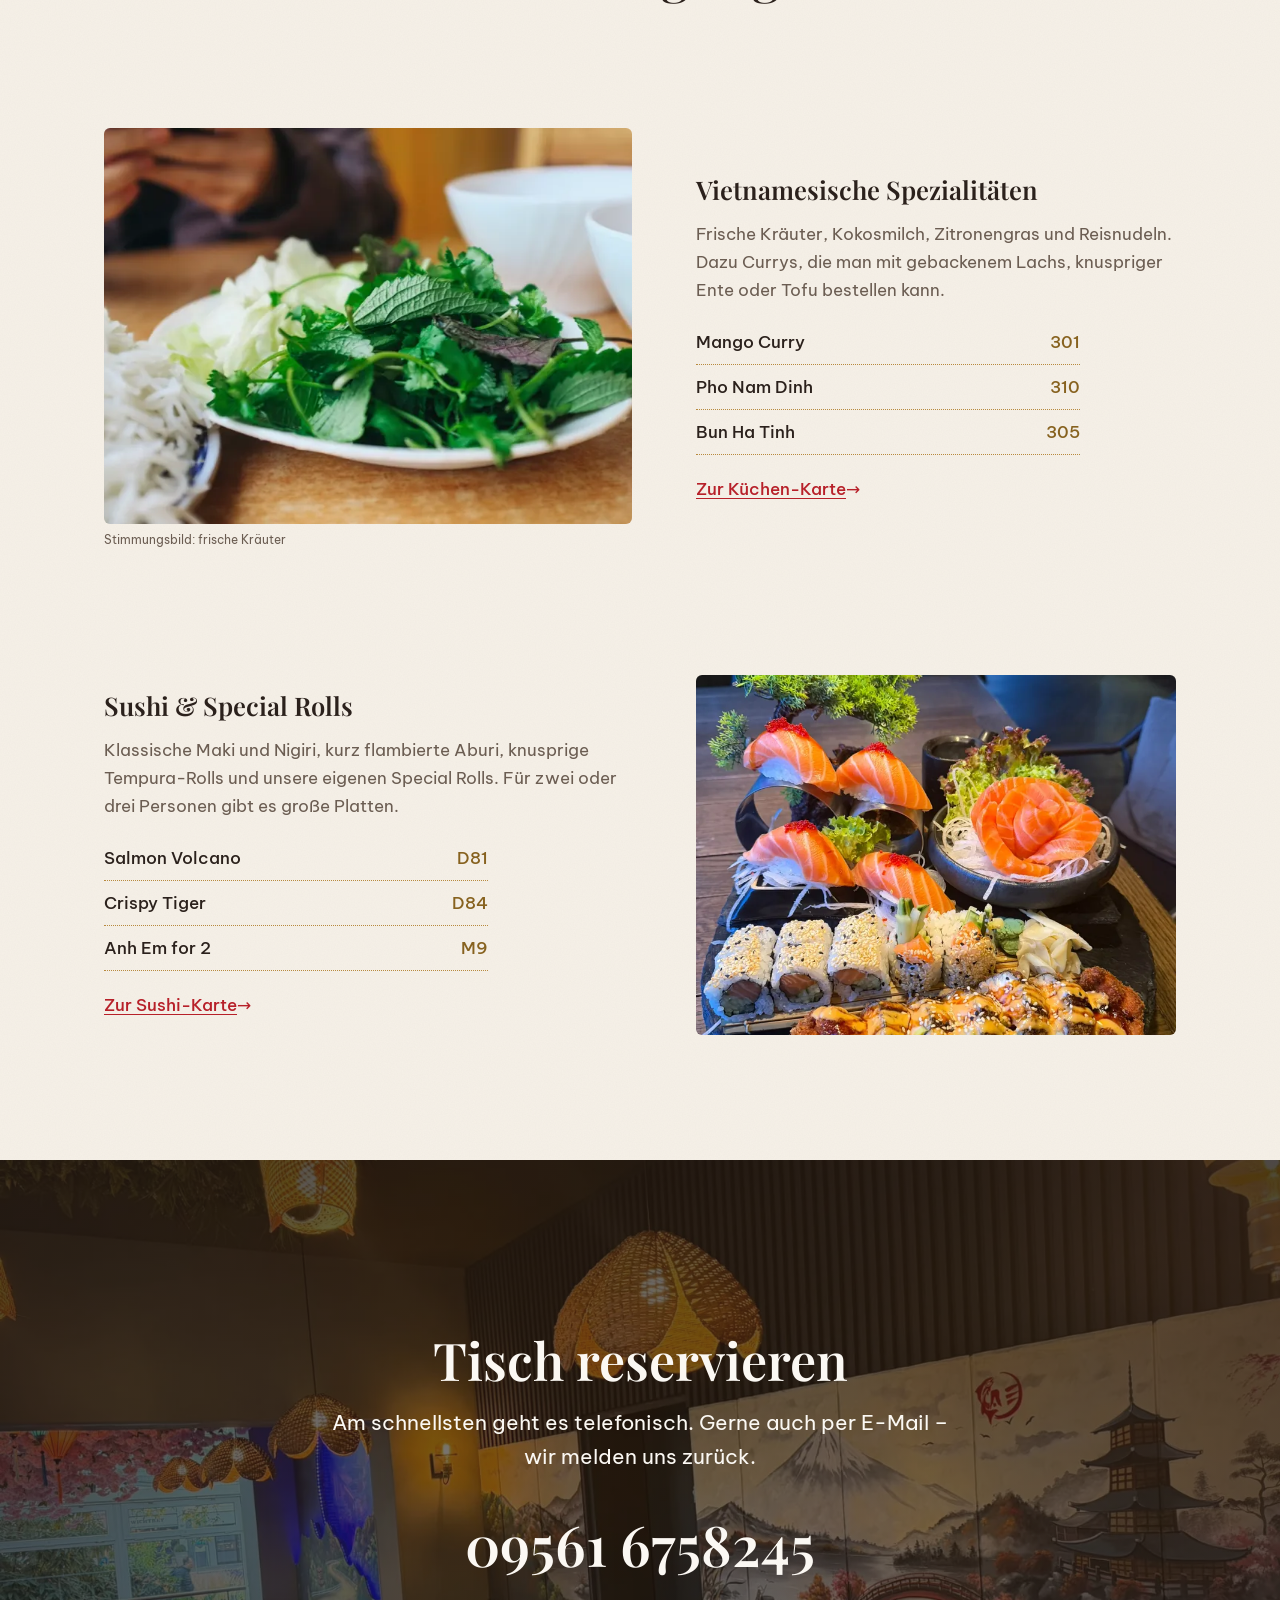
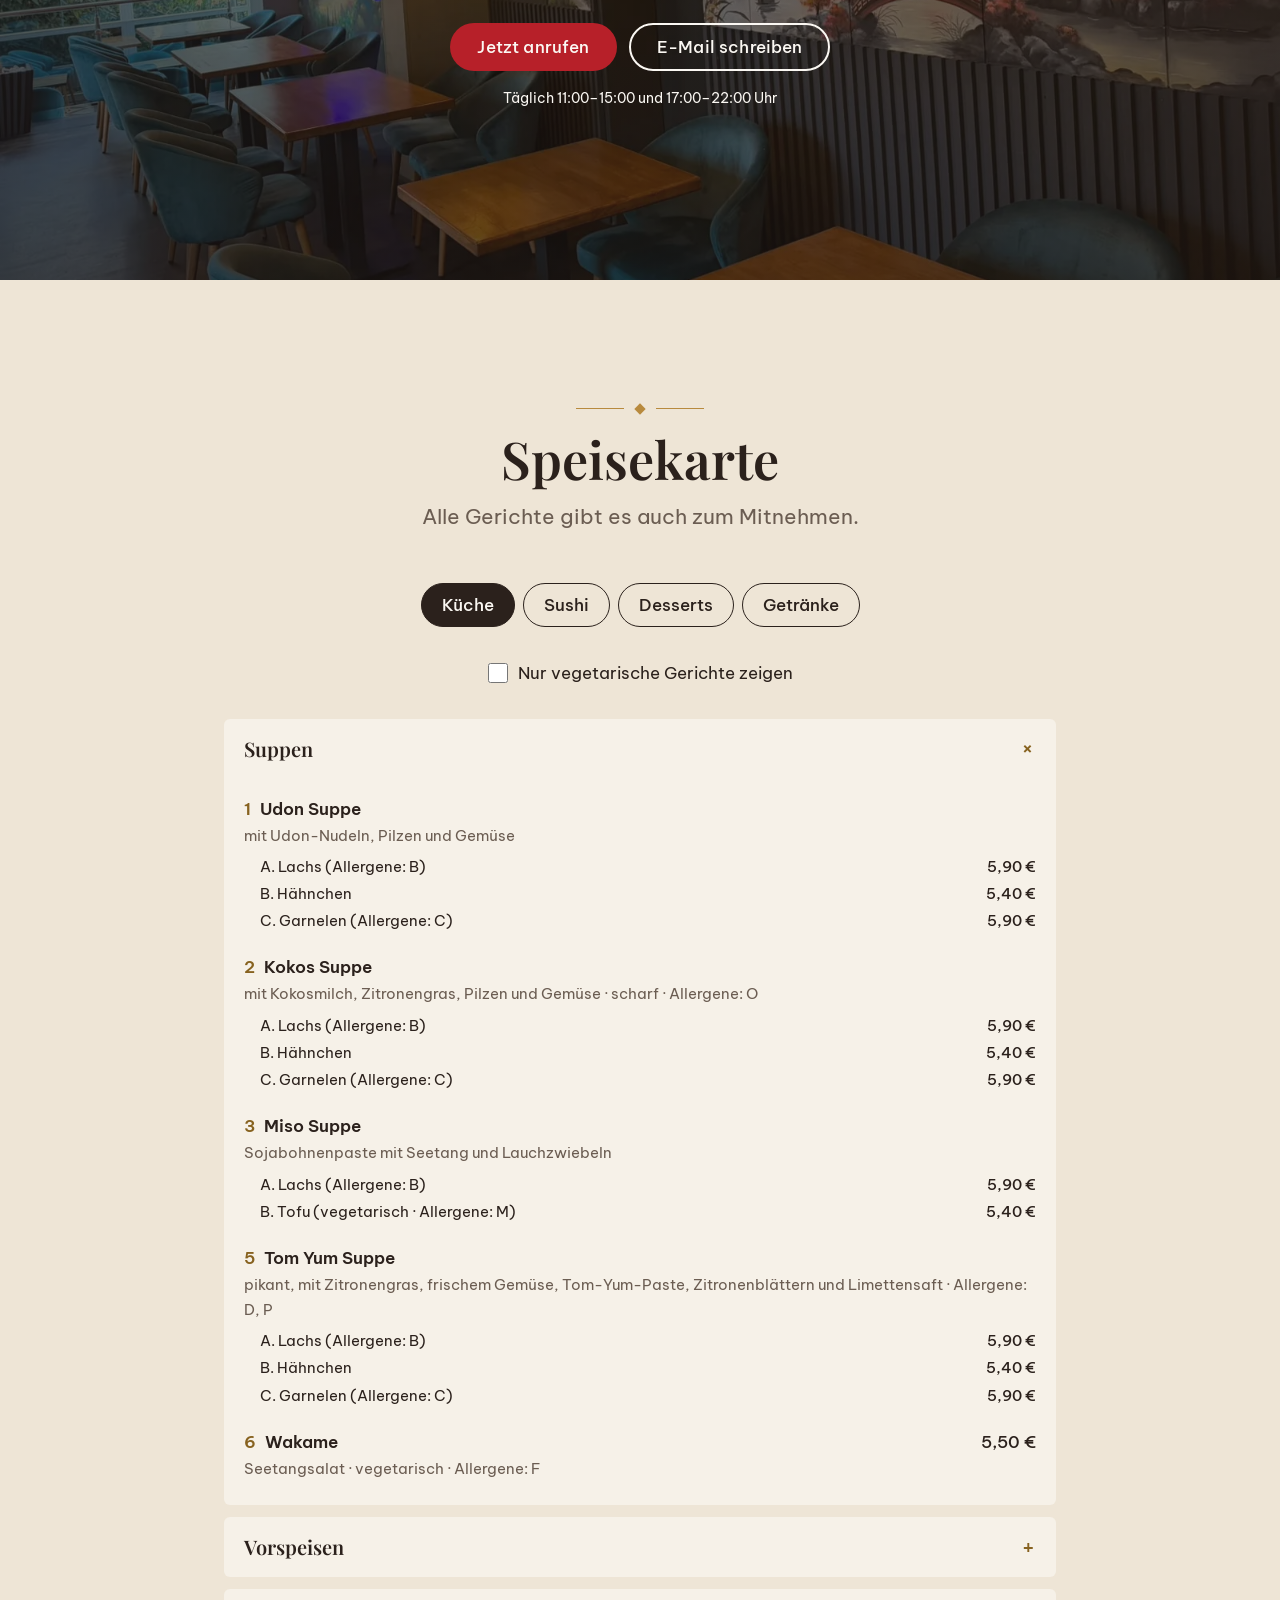
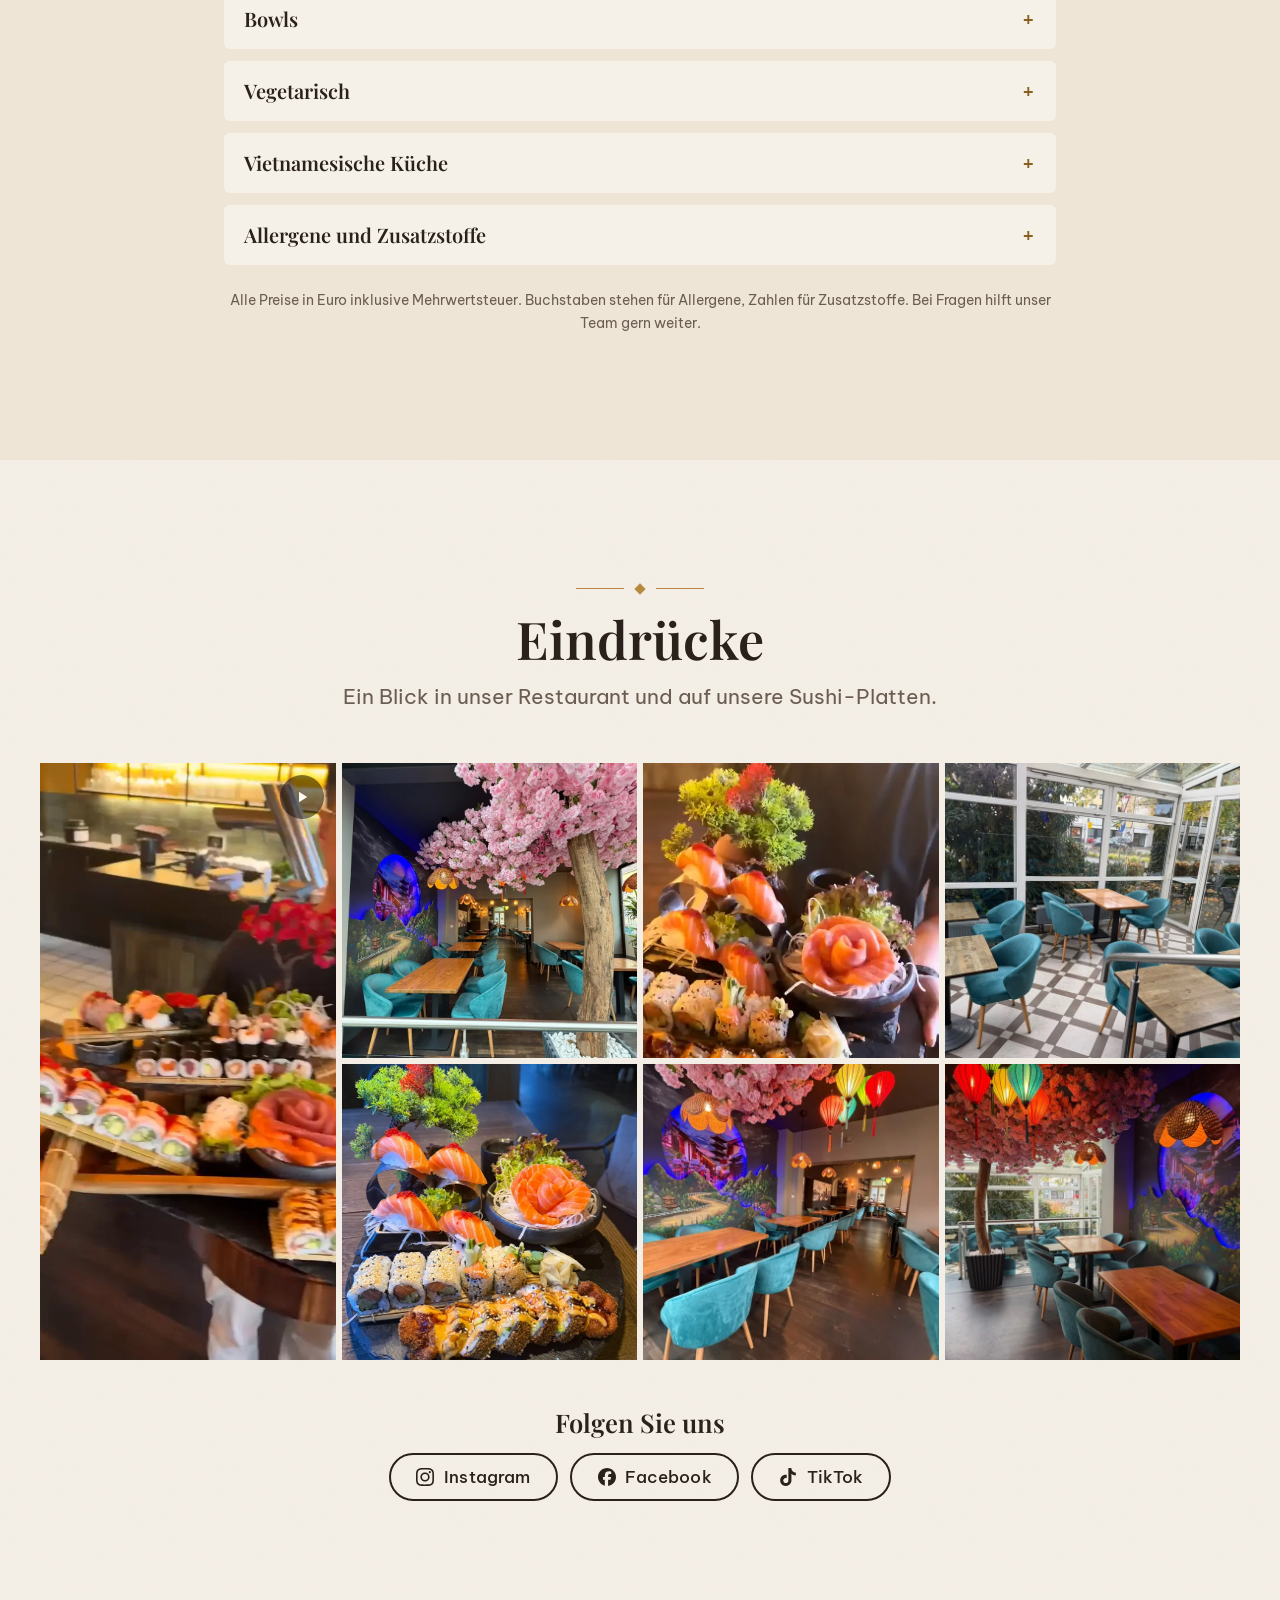
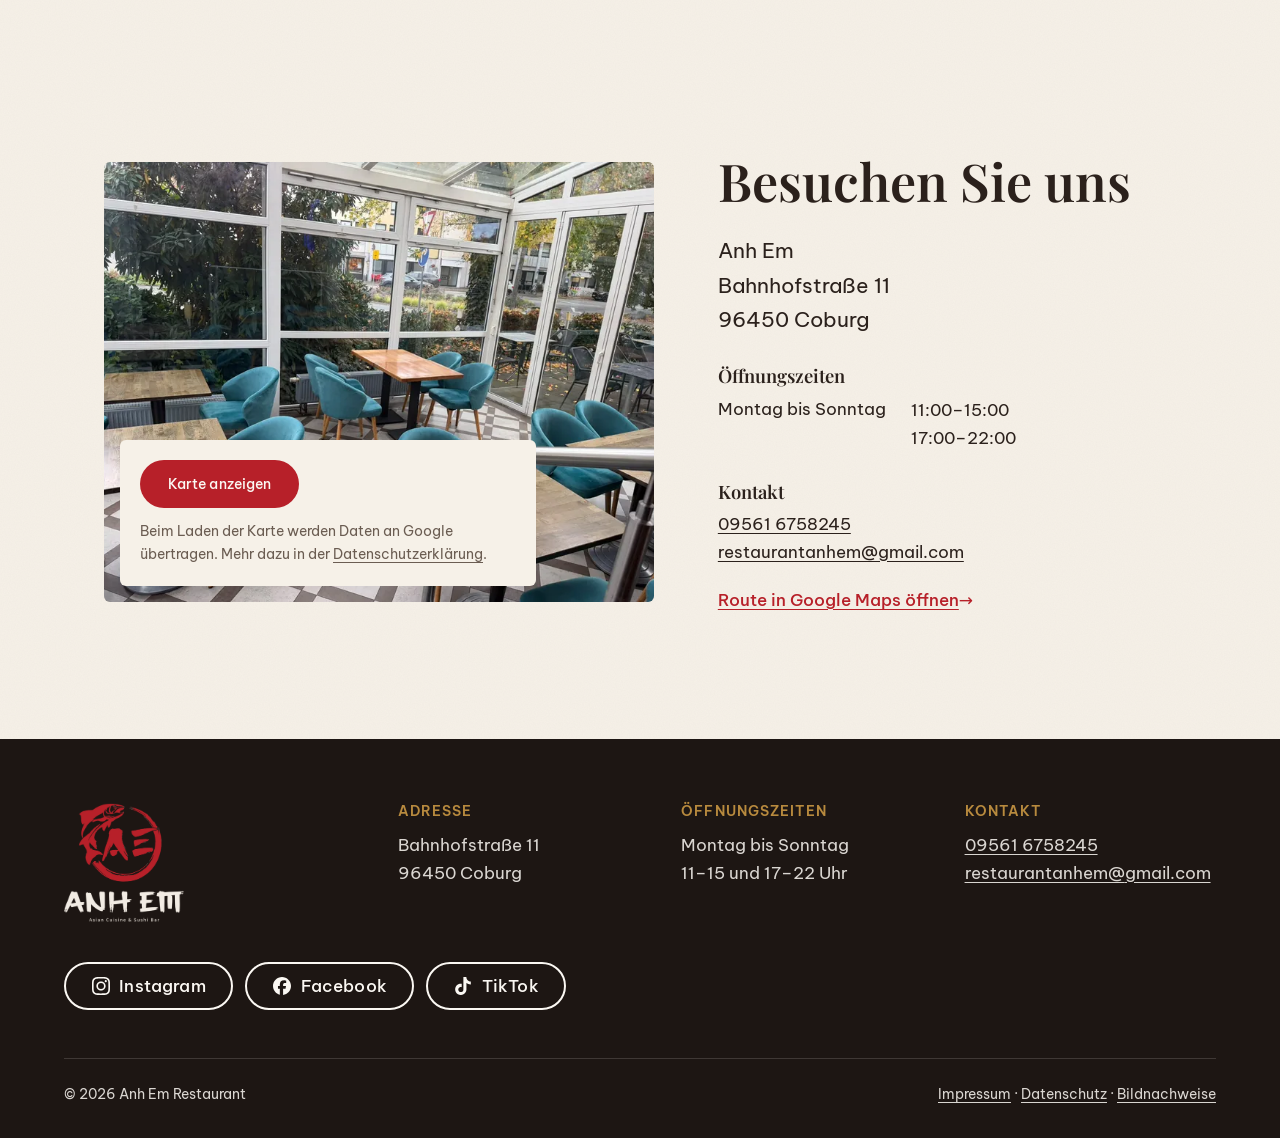
==== commit b008bd39: "Echte Fotos und Video statt Platzhalter, Social-Media-Knöpfe Fotos aus dem Restaurant, kurzes Sushi-" ====
--- a/index.html
+++ b/index.html
@@ -68,7 +68,7 @@
         "closes": "22:00"
       }
     ],
-    "sameAs": ["https://www.instagram.com/anhemrestaurant.coburg/"]
+    "sameAs": ["https://www.instagram.com/anhemrestaurant.coburg/", "https://www.facebook.com/profile.php?id=61582713230617", "https://www.tiktok.com/@anhem.restaurant.coburg"]
   }
   </script>
 </head>
@@ -173,7 +173,8 @@
         <figure class="kueche__bild">
           <img src="images/fotos/kraeuter-800.webp" width="800" height="531" loading="lazy"
                alt="Frische vietnamesische Kräuter und Salat auf einem Teller">
-        </figure>
+        <figcaption class="bildhinweis">Stimmungsbild: frische Kräuter</figcaption>
+      </figure>
         <div class="kueche__text">
           <h3>Vietnamesische Spezialitäten</h3>
           <p>Frische Kräuter, Kokosmilch, Zitronengras und Reisnudeln. Dazu Currys, die man
@@ -189,8 +190,8 @@
 
       <article class="kueche kueche--gespiegelt" data-erscheinen>
         <figure class="kueche__bild">
-          <img src="images/fischdruck-bonito-800.webp" width="800" height="546" loading="lazy"
-               alt="Holzschnitt eines blauen Bonito-Fisches von Utagawa Hiroshige, um 1832">
+          <img src="images/fotos/sushi-platte-800.webp" width="800" height="1067" loading="lazy"
+               alt="Sushi-Platte mit Lachs-Sashimi, Rolls und Dekoration">
         </figure>
         <div class="kueche__text">
           <h3>Sushi &amp; Special Rolls</h3>
@@ -211,10 +212,10 @@
          =================================================== -->
     <section class="band" id="reservieren" aria-labelledby="reservieren-titel">
       <img class="band__bild" loading="lazy"
-           src="images/fotos/laternen-leuchtend-1600.webp"
-           srcset="images/fotos/laternen-leuchtend-800.webp 800w, images/fotos/laternen-leuchtend-1600.webp 1600w"
-           sizes="100vw" width="1600" height="1067"
-           alt="Eine Hand stellt eine leuchtende Papierlaterne zu anderen Laternen">
+           src="images/fotos/innen-wandbild-1600.webp"
+           srcset="images/fotos/innen-wandbild-800.webp 800w, images/fotos/innen-wandbild-1600.webp 1600w"
+           sizes="100vw" width="1600" height="1200"
+           alt="Gastraum mit Holztischen, türkisfarbenen Sesseln und einem großen Wandbild mit Pagode">
       <div class="band__inhalt" data-erscheinen>
         <h2 id="reservieren-titel">Tisch reservieren</h2>
         <p>Am schnellsten geht es telefonisch. Gerne auch per E-Mail – wir melden uns zurück.</p>
@@ -225,7 +226,6 @@
         </div>
         <p class="band__zeiten">Täglich 11:00–15:00 und 17:00–22:00 Uhr</p>
       </div>
-      <p class="bildort">Stimmungsbild: Papierlaternen</p>
     </section>
 
     <!-- ===================================================
@@ -254,32 +254,46 @@
 
     <!-- ===================================================
          EINDRÜCKE (Fotoraster)
-         Vorläufig Stimmungsbilder aus Vietnam und Japan, jeweils mit
-         Ortsangabe. Sobald es eigene Fotos gibt, hier austauschen.
+         Fotos aus dem Restaurant und ein kurzes Video.
+         Neue Fotos einfach hier in der Liste austauschen.
          =================================================== -->
     <section class="eindruecke abschnitt" id="eindruecke" aria-labelledby="eindruecke-titel">
       <div class="abschnitt__kopf" data-erscheinen>
         <p class="zierzeile" aria-hidden="true"><span></span></p>
         <h2 id="eindruecke-titel">Eindrücke</h2>
-        <p>Vietnam und Japan – die Heimat unserer Gerichte.</p>
+        <p>Ein Blick in unser Restaurant und auf unsere Sushi-Platten.</p>
       </div>
 
       <ul class="fotoraster">
-        <li><figure><img src="images/fotos/laternen-laden-800.webp" width="800" height="534" loading="lazy" alt="Bunte Laternen in einem Laden"><figcaption>Laternen</figcaption></figure></li>
-        <li><figure><img src="images/fischdruck-fliegender-fisch-800.webp" width="800" height="556" loading="lazy" alt="Holzschnitt eines fliegenden Fisches"><figcaption>Hiroshige, um 1840</figcaption></figure></li>
-        <li><figure><img src="images/fotos/halong-bucht-800.webp" width="800" height="600" loading="lazy" alt="Kalkfelsen und Boote in der Halong-Bucht"><figcaption>Halong-Bucht</figcaption></figure></li>
-        <li><figure><img src="images/fotos/laterne-museum-800.webp" width="800" height="1200" loading="lazy" alt="Goldene Seidenlaterne"><figcaption>Seidenlaterne, Hanoi</figcaption></figure></li>
-        <li><figure><img src="images/fotos/reisterrassen-800.webp" width="800" height="600" loading="lazy" alt="Grüne und goldene Reisterrassen in den Bergen"><figcaption>Reisterrassen</figcaption></figure></li>
-        <li><figure><img src="images/fotos/kraeuter-800.webp" width="800" height="531" loading="lazy" alt="Frische Kräuter auf einem Teller"><figcaption>Frische Kräuter</figcaption></figure></li>
-        <li><figure><img src="images/fischmarkt-osaka-800.webp" width="800" height="520" loading="lazy" alt="Holzschnitt eines Fischmarkts in Osaka"><figcaption>Fischmarkt, Osaka</figcaption></figure></li>
-        <li><figure><img src="images/fotos/laterne-nacht-800.webp" width="800" height="534" loading="lazy" alt="Eine leuchtende Laterne vor nächtlichen Lichtern"><figcaption>Laterne bei Nacht</figcaption></figure></li>
-        <li><figure><img src="images/fotos/reisfelder-800.webp" width="800" height="545" loading="lazy" alt="Weite grüne Reisfelder"><figcaption>Reisfelder</figcaption></figure></li>
-        <li><figure><img src="images/coburg-bahnhof-800.webp" width="800" height="450" loading="lazy" alt="Empfangsgebäude des Coburger Bahnhofs"><figcaption>Coburg, Bahnhof</figcaption></figure></li>
+        <!-- Kurzes Video, nimmt zwei Zeilen ein. js/raster-video.js startet es, sobald es im Bild ist. -->
+        <li class="fotoraster__film">
+          <video id="raster-video" muted loop playsinline preload="none" disablepictureinpicture disableremoteplayback
+                 poster="images/fotos/sushi-video-standbild.webp" width="576" height="1024" aria-label="Sushi-Platten werden an den Tisch getragen">
+            <source src="videos/sushi-platten.mp4" type="video/mp4">
+          </video>
+          <button type="button" class="filmknopf" id="raster-knopf" hidden>
+            <svg class="symbol-pause" viewBox="0 0 24 24" width="18" height="18" aria-hidden="true"><path fill="currentColor" d="M7 5h4v14H7zM13 5h4v14h-4z"/></svg>
+            <svg class="symbol-spielen" viewBox="0 0 24 24" width="18" height="18" aria-hidden="true"><path fill="currentColor" d="M8 5v14l11-7z"/></svg>
+          </button>
+        </li>
+        <li><figure><img src="images/fotos/innen-kirschbaum-800.webp" width="800" height="1067" loading="lazy" alt="Blick durch den Gastraum, darüber ein großer rosa Kirschblütenbaum"></figure></li>
+        <li><figure><img src="images/fotos/sushi-platte-detail.webp" width="576" height="576" loading="lazy" alt="Nahaufnahme einer Platte mit Lachs-Sashimi, Rolls und Dekoration"></figure></li>
+        <li><figure><img src="images/fotos/wintergarten-800.webp" width="800" height="600" loading="lazy" alt="Heller Wintergarten mit Holztischen und türkisfarbenen Sesseln"></figure></li>
+        <li><figure><img src="images/fotos/sushi-platte-800.webp" width="800" height="1067" loading="lazy" alt="Sushi-Platte mit Lachs-Sashimi und Rolls"></figure></li>
+        <li><figure><img src="images/fotos/innen-tische-800.webp" width="800" height="600" loading="lazy" alt="Lange Tischreihe, Laternen und ein leuchtendes Wandbild"></figure></li>
+        <li><figure><img src="images/fotos/innen-baum-fenster-800.webp" width="800" height="600" loading="lazy" alt="Kirschblütenbaum vor den Fenstern, darunter gedeckte Tische"></figure></li>
       </ul>
 
-      <p class="mitte">
-        <a class="knopf knopf--rand" href="https://www.instagram.com/anhemrestaurant.coburg/" rel="noopener">Mehr auf Instagram</a>
-      </p>
+      <h3 class="sozial__titel">Folgen Sie uns</h3>
+      <!-- Normale Links: Instagram, Facebook und TikTok laden erst nach dem Klick -->
+      <ul class="sozial">
+          <li><a class="knopf knopf--rand sozialknopf" href="https://www.instagram.com/anhemrestaurant.coburg/" rel="noopener" target="_blank">
+            <svg viewBox="0 0 24 24" width="18" height="18" aria-hidden="true"><path fill="currentColor" d="M7.0301.084c-1.2768.0602-2.1487.264-2.911.5634-.7888.3075-1.4575.72-2.1228 1.3877-.6652.6677-1.075 1.3368-1.3802 2.127-.2954.7638-.4956 1.6365-.552 2.914-.0564 1.2775-.0689 1.6882-.0626 4.947.0062 3.2586.0206 3.6671.0825 4.9473.061 1.2765.264 2.1482.5635 2.9107.308.7889.72 1.4573 1.388 2.1228.6679.6655 1.3365 1.0743 2.1285 1.38.7632.295 1.6361.4961 2.9134.552 1.2773.056 1.6884.069 4.9462.0627 3.2578-.0062 3.668-.0207 4.9478-.0814 1.28-.0607 2.147-.2652 2.9098-.5633.7889-.3086 1.4578-.72 2.1228-1.3881.665-.6682 1.0745-1.3378 1.3795-2.1284.2957-.7632.4966-1.636.552-2.9124.056-1.2809.0692-1.6898.063-4.948-.0063-3.2583-.021-3.6668-.0817-4.9465-.0607-1.2797-.264-2.1487-.5633-2.9117-.3084-.7889-.72-1.4568-1.3876-2.1228C21.2982 1.33 20.628.9208 19.8378.6165 19.074.321 18.2017.1197 16.9244.0645 15.6471.0093 15.236-.005 11.977.0014 8.718.0076 8.31.0215 7.0301.0839m.1402 21.6932c-1.17-.0509-1.8053-.2453-2.2287-.408-.5606-.216-.96-.4771-1.3819-.895-.422-.4178-.6811-.8186-.9-1.378-.1644-.4234-.3624-1.058-.4171-2.228-.0595-1.2645-.072-1.6442-.079-4.848-.007-3.2037.0053-3.583.0607-4.848.05-1.169.2456-1.805.408-2.2282.216-.5613.4762-.96.895-1.3816.4188-.4217.8184-.6814 1.3783-.9003.423-.1651 1.0575-.3614 2.227-.4171 1.2655-.06 1.6447-.072 4.848-.079 3.2033-.007 3.5835.005 4.8495.0608 1.169.0508 1.8053.2445 2.228.408.5608.216.96.4754 1.3816.895.4217.4194.6816.8176.9005 1.3787.1653.4217.3617 1.056.4169 2.2263.0602 1.2655.0739 1.645.0796 4.848.0058 3.203-.0055 3.5834-.061 4.848-.051 1.17-.245 1.8055-.408 2.2294-.216.5604-.4763.96-.8954 1.3814-.419.4215-.8181.6811-1.3783.9-.4224.1649-1.0577.3617-2.2262.4174-1.2656.0595-1.6448.072-4.8493.079-3.2045.007-3.5825-.006-4.848-.0608M16.953 5.5864A1.44 1.44 0 1 0 18.39 4.144a1.44 1.44 0 0 0-1.437 1.4424M5.8385 12.012c.0067 3.4032 2.7706 6.1557 6.173 6.1493 3.4026-.0065 6.157-2.7701 6.1506-6.1733-.0065-3.4032-2.771-6.1565-6.174-6.1498-3.403.0067-6.156 2.771-6.1496 6.1738M8 12.0077a4 4 0 1 1 4.008 3.9921A3.9996 3.9996 0 0 1 8 12.0077"/></svg>Instagram</a></li>
+          <li><a class="knopf knopf--rand sozialknopf" href="https://www.facebook.com/profile.php?id=61582713230617" rel="noopener" target="_blank">
+            <svg viewBox="0 0 24 24" width="18" height="18" aria-hidden="true"><path fill="currentColor" d="M9.101 23.691v-7.98H6.627v-3.667h2.474v-1.58c0-4.085 1.848-5.978 5.858-5.978.401 0 .955.042 1.468.103a8.68 8.68 0 0 1 1.141.195v3.325a8.623 8.623 0 0 0-.653-.036 26.805 26.805 0 0 0-.733-.009c-.707 0-1.259.096-1.675.309a1.686 1.686 0 0 0-.679.622c-.258.42-.374.995-.374 1.752v1.297h3.919l-.386 2.103-.287 1.564h-3.246v8.245C19.396 23.238 24 18.179 24 12.044c0-6.627-5.373-12-12-12s-12 5.373-12 12c0 5.628 3.874 10.35 9.101 11.647Z"/></svg>Facebook</a></li>
+          <li><a class="knopf knopf--rand sozialknopf" href="https://www.tiktok.com/@anhem.restaurant.coburg" rel="noopener" target="_blank">
+            <svg viewBox="0 0 24 24" width="18" height="18" aria-hidden="true"><path fill="currentColor" d="M12.525.02c1.31-.02 2.61-.01 3.91-.02.08 1.53.63 3.09 1.75 4.17 1.12 1.11 2.7 1.62 4.24 1.79v4.03c-1.44-.05-2.89-.35-4.2-.97-.57-.26-1.1-.59-1.62-.93-.01 2.92.01 5.84-.02 8.75-.08 1.4-.54 2.79-1.35 3.94-1.31 1.92-3.58 3.17-5.91 3.21-1.43.08-2.86-.31-4.08-1.03-2.02-1.19-3.44-3.37-3.65-5.71-.02-.5-.03-1-.01-1.49.18-1.9 1.12-3.72 2.58-4.96 1.66-1.44 3.98-2.13 6.15-1.72.02 1.48-.04 2.96-.04 4.44-.99-.32-2.15-.23-3.02.37-.63.41-1.11 1.04-1.36 1.75-.21.51-.15 1.07-.14 1.61.24 1.64 1.82 3.02 3.5 2.87 1.12-.01 2.19-.66 2.77-1.61.19-.33.4-.67.41-1.06.1-1.79.06-3.57.07-5.36.01-4.03-.01-8.05.02-12.07z"/></svg>TikTok</a></li>
+        </ul>
     </section>
 
     <!-- ===================================================
@@ -288,11 +302,11 @@
          =================================================== -->
     <section class="besuch abschnitt" id="besuch" aria-labelledby="besuch-titel">
       <div class="karte-zwei-klick" id="karte-zwei-klick">
-        <img src="images/coburg-bahnhof-1600.webp"
-             srcset="images/coburg-bahnhof-800.webp 800w, images/coburg-bahnhof-1600.webp 1600w"
+        <img src="images/fotos/wintergarten-1600.webp"
+             srcset="images/fotos/wintergarten-800.webp 800w, images/fotos/wintergarten-1600.webp 1600w"
              sizes="(min-width: 900px) 50vw, 100vw"
-             width="1600" height="900" loading="lazy"
-             alt="Empfangsgebäude des Coburger Bahnhofs">
+             width="1600" height="1200" loading="lazy"
+             alt="Wintergarten des Restaurants Anh Em">
         <div class="karte-zwei-klick__hinweis">
           <button type="button" class="knopf knopf--rot" id="karte-laden">Karte anzeigen</button>
           <p>Beim Laden der Karte werden Daten an Google übertragen.
@@ -348,9 +362,18 @@
       <div>
         <h2 class="fuss__titel">Kontakt</h2>
         <p><a href="tel:+4995616758245" class="zahlen">09561 6758245</a><br>
-           <a href="mailto:restaurantanhem@gmail.com">restaurantanhem@<wbr>gmail.com</a><br>
-           <a href="https://www.instagram.com/anhemrestaurant.coburg/" rel="noopener">Instagram</a></p>
-      </div>
+           <a href="mailto:restaurantanhem@gmail.com">restaurantanhem@<wbr>gmail.com</a></p>
+      </div>
+    </div>
+    <div class="fuss__sozial">
+        <ul class="sozial">
+          <li><a class="knopf knopf--hell sozialknopf" href="https://www.instagram.com/anhemrestaurant.coburg/" rel="noopener" target="_blank">
+            <svg viewBox="0 0 24 24" width="18" height="18" aria-hidden="true"><path fill="currentColor" d="M7.0301.084c-1.2768.0602-2.1487.264-2.911.5634-.7888.3075-1.4575.72-2.1228 1.3877-.6652.6677-1.075 1.3368-1.3802 2.127-.2954.7638-.4956 1.6365-.552 2.914-.0564 1.2775-.0689 1.6882-.0626 4.947.0062 3.2586.0206 3.6671.0825 4.9473.061 1.2765.264 2.1482.5635 2.9107.308.7889.72 1.4573 1.388 2.1228.6679.6655 1.3365 1.0743 2.1285 1.38.7632.295 1.6361.4961 2.9134.552 1.2773.056 1.6884.069 4.9462.0627 3.2578-.0062 3.668-.0207 4.9478-.0814 1.28-.0607 2.147-.2652 2.9098-.5633.7889-.3086 1.4578-.72 2.1228-1.3881.665-.6682 1.0745-1.3378 1.3795-2.1284.2957-.7632.4966-1.636.552-2.9124.056-1.2809.0692-1.6898.063-4.948-.0063-3.2583-.021-3.6668-.0817-4.9465-.0607-1.2797-.264-2.1487-.5633-2.9117-.3084-.7889-.72-1.4568-1.3876-2.1228C21.2982 1.33 20.628.9208 19.8378.6165 19.074.321 18.2017.1197 16.9244.0645 15.6471.0093 15.236-.005 11.977.0014 8.718.0076 8.31.0215 7.0301.0839m.1402 21.6932c-1.17-.0509-1.8053-.2453-2.2287-.408-.5606-.216-.96-.4771-1.3819-.895-.422-.4178-.6811-.8186-.9-1.378-.1644-.4234-.3624-1.058-.4171-2.228-.0595-1.2645-.072-1.6442-.079-4.848-.007-3.2037.0053-3.583.0607-4.848.05-1.169.2456-1.805.408-2.2282.216-.5613.4762-.96.895-1.3816.4188-.4217.8184-.6814 1.3783-.9003.423-.1651 1.0575-.3614 2.227-.4171 1.2655-.06 1.6447-.072 4.848-.079 3.2033-.007 3.5835.005 4.8495.0608 1.169.0508 1.8053.2445 2.228.408.5608.216.96.4754 1.3816.895.4217.4194.6816.8176.9005 1.3787.1653.4217.3617 1.056.4169 2.2263.0602 1.2655.0739 1.645.0796 4.848.0058 3.203-.0055 3.5834-.061 4.848-.051 1.17-.245 1.8055-.408 2.2294-.216.5604-.4763.96-.8954 1.3814-.419.4215-.8181.6811-1.3783.9-.4224.1649-1.0577.3617-2.2262.4174-1.2656.0595-1.6448.072-4.8493.079-3.2045.007-3.5825-.006-4.848-.0608M16.953 5.5864A1.44 1.44 0 1 0 18.39 4.144a1.44 1.44 0 0 0-1.437 1.4424M5.8385 12.012c.0067 3.4032 2.7706 6.1557 6.173 6.1493 3.4026-.0065 6.157-2.7701 6.1506-6.1733-.0065-3.4032-2.771-6.1565-6.174-6.1498-3.403.0067-6.156 2.771-6.1496 6.1738M8 12.0077a4 4 0 1 1 4.008 3.9921A3.9996 3.9996 0 0 1 8 12.0077"/></svg>Instagram</a></li>
+          <li><a class="knopf knopf--hell sozialknopf" href="https://www.facebook.com/profile.php?id=61582713230617" rel="noopener" target="_blank">
+            <svg viewBox="0 0 24 24" width="18" height="18" aria-hidden="true"><path fill="currentColor" d="M9.101 23.691v-7.98H6.627v-3.667h2.474v-1.58c0-4.085 1.848-5.978 5.858-5.978.401 0 .955.042 1.468.103a8.68 8.68 0 0 1 1.141.195v3.325a8.623 8.623 0 0 0-.653-.036 26.805 26.805 0 0 0-.733-.009c-.707 0-1.259.096-1.675.309a1.686 1.686 0 0 0-.679.622c-.258.42-.374.995-.374 1.752v1.297h3.919l-.386 2.103-.287 1.564h-3.246v8.245C19.396 23.238 24 18.179 24 12.044c0-6.627-5.373-12-12-12s-12 5.373-12 12c0 5.628 3.874 10.35 9.101 11.647Z"/></svg>Facebook</a></li>
+          <li><a class="knopf knopf--hell sozialknopf" href="https://www.tiktok.com/@anhem.restaurant.coburg" rel="noopener" target="_blank">
+            <svg viewBox="0 0 24 24" width="18" height="18" aria-hidden="true"><path fill="currentColor" d="M12.525.02c1.31-.02 2.61-.01 3.91-.02.08 1.53.63 3.09 1.75 4.17 1.12 1.11 2.7 1.62 4.24 1.79v4.03c-1.44-.05-2.89-.35-4.2-.97-.57-.26-1.1-.59-1.62-.93-.01 2.92.01 5.84-.02 8.75-.08 1.4-.54 2.79-1.35 3.94-1.31 1.92-3.58 3.17-5.91 3.21-1.43.08-2.86-.31-4.08-1.03-2.02-1.19-3.44-3.37-3.65-5.71-.02-.5-.03-1-.01-1.49.18-1.9 1.12-3.72 2.58-4.96 1.66-1.44 3.98-2.13 6.15-1.72.02 1.48-.04 2.96-.04 4.44-.99-.32-2.15-.23-3.02.37-.63.41-1.11 1.04-1.36 1.75-.21.51-.15 1.07-.14 1.61.24 1.64 1.82 3.02 3.5 2.87 1.12-.01 2.19-.66 2.77-1.61.19-.33.4-.67.41-1.06.1-1.79.06-3.57.07-5.36.01-4.03-.01-8.05.02-12.07z"/></svg>TikTok</a></li>
+        </ul>
     </div>
 
     <div class="fuss__unten">
@@ -371,6 +394,7 @@
   <script src="js/speisekarte.js"></script>
   <script src="js/oeffnungszeiten.js"></script>
   <script src="js/karte-zwei-klick.js"></script>
+  <script src="js/raster-video.js"></script>
   <script src="js/bewegung.js"></script>
 </body>
 </html>
--- a/css/layout.css
+++ b/css/layout.css
@@ -177,14 +177,16 @@
   grid-template-columns: repeat(2, 1fr); /* Handy: 2 Spalten */
   gap: 6px;
   max-width: 90rem;
-  margin: 0 auto 2.5rem;
+  margin: 0 auto 3rem;
 }
 
 @media (min-width: 700px) {
-  .fotoraster { grid-template-columns: repeat(3, 1fr); }
-}
-@media (min-width: 1100px) {
-  .fotoraster { grid-template-columns: repeat(5, 1fr); }
+  .fotoraster { grid-template-columns: repeat(4, 1fr); }
+}
+
+/* Das Video ist eine Spalte breit und zwei Zeilen hoch */
+.fotoraster__film {
+  grid-row: span 2;
 }
 
 /* ---------- Besuch: Karte + Adresse ---------- */
@@ -231,6 +233,11 @@
 }
 @media (min-width: 900px) {
   .fuss__marke { grid-column: auto; }
+}
+
+.fuss__sozial {
+  max-width: var(--breite);
+  margin: 2.5rem auto 0;
 }
 
 .fuss__unten {
--- a/css/components.css
+++ b/css/components.css
@@ -340,15 +340,6 @@
 .punkt.ist-offen { background: #5bbf7a; }  /* grün = geöffnet */
 .punkt.ist-zu { background: #e0796f; }     /* hellrot = geschlossen */
 
-/* Kleine Ortsangabe unten rechts auf Stimmungsbildern */
-.bildort {
-  position: absolute;
-  right: var(--rand);
-  bottom: 1rem;
-  font-size: 0.75rem;
-  opacity: 0.8;
-}
-
 /* ---------- Willkommen ---------- */
 
 .willkommen__text {
@@ -608,16 +599,44 @@
 .fotoraster figure:hover img {
   transform: scale(1.06);
 }
-/* Bildunterschrift unten im Bild, auf dunklem Verlauf */
-.fotoraster figcaption {
-  position: absolute;
-  left: 0;
-  right: 0;
-  bottom: 0;
-  padding: 2rem 0.75rem 0.6rem;
-  background: linear-gradient(transparent, rgb(29 22 19 / 0.7));
-  color: var(--hell);
-  font-size: 0.8rem;
+/* Das Video im Raster füllt seine Kachel, was übersteht wird abgeschnitten */
+.fotoraster__film {
+  position: relative;
+  min-height: 0;
+  overflow: hidden;
+  background: var(--nacht);
+}
+.fotoraster__film video {
+  position: absolute;
+  inset: 0;
+  width: 100%;
+  height: 100%;
+  object-fit: cover;
+}
+
+/* Kleine Angabe unter Stimmungsbildern, damit niemand sie für das Restaurant hält */
+.bildhinweis {
+  margin-top: 0.4rem;
+  color: var(--tinte-weich);
+  font-size: 0.75rem;
+}
+
+/* Knöpfe zu Instagram, Facebook und TikTok */
+.sozial__titel {
+  margin-bottom: 1rem;
+  text-align: center;
+}
+.sozial {
+  display: flex;
+  flex-wrap: wrap;
+  justify-content: center;
+  gap: 0.75rem;
+}
+.sozialknopf {
+  gap: 0.6rem;
+}
+.fuss__sozial .sozial {
+  justify-content: flex-start;
 }
 
 /* ---------- Besuch: Karte + Adresse ---------- */
